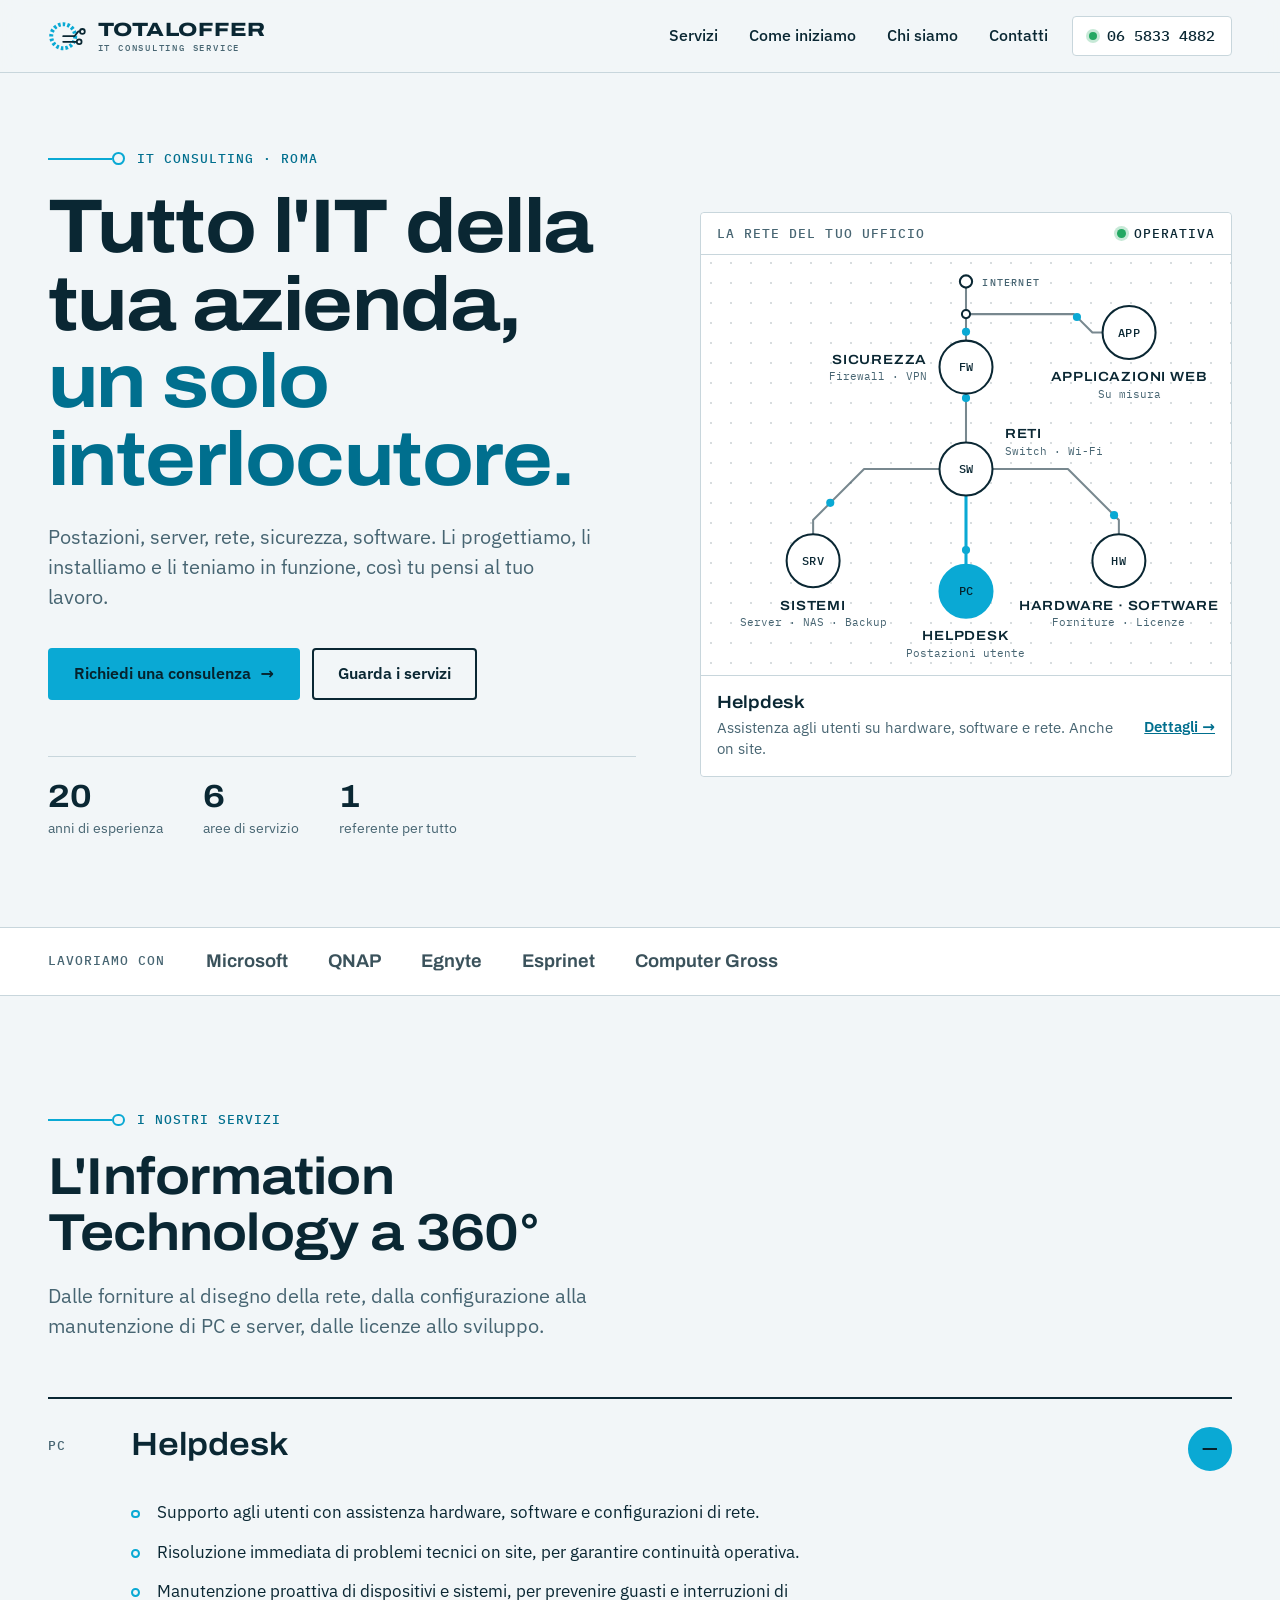
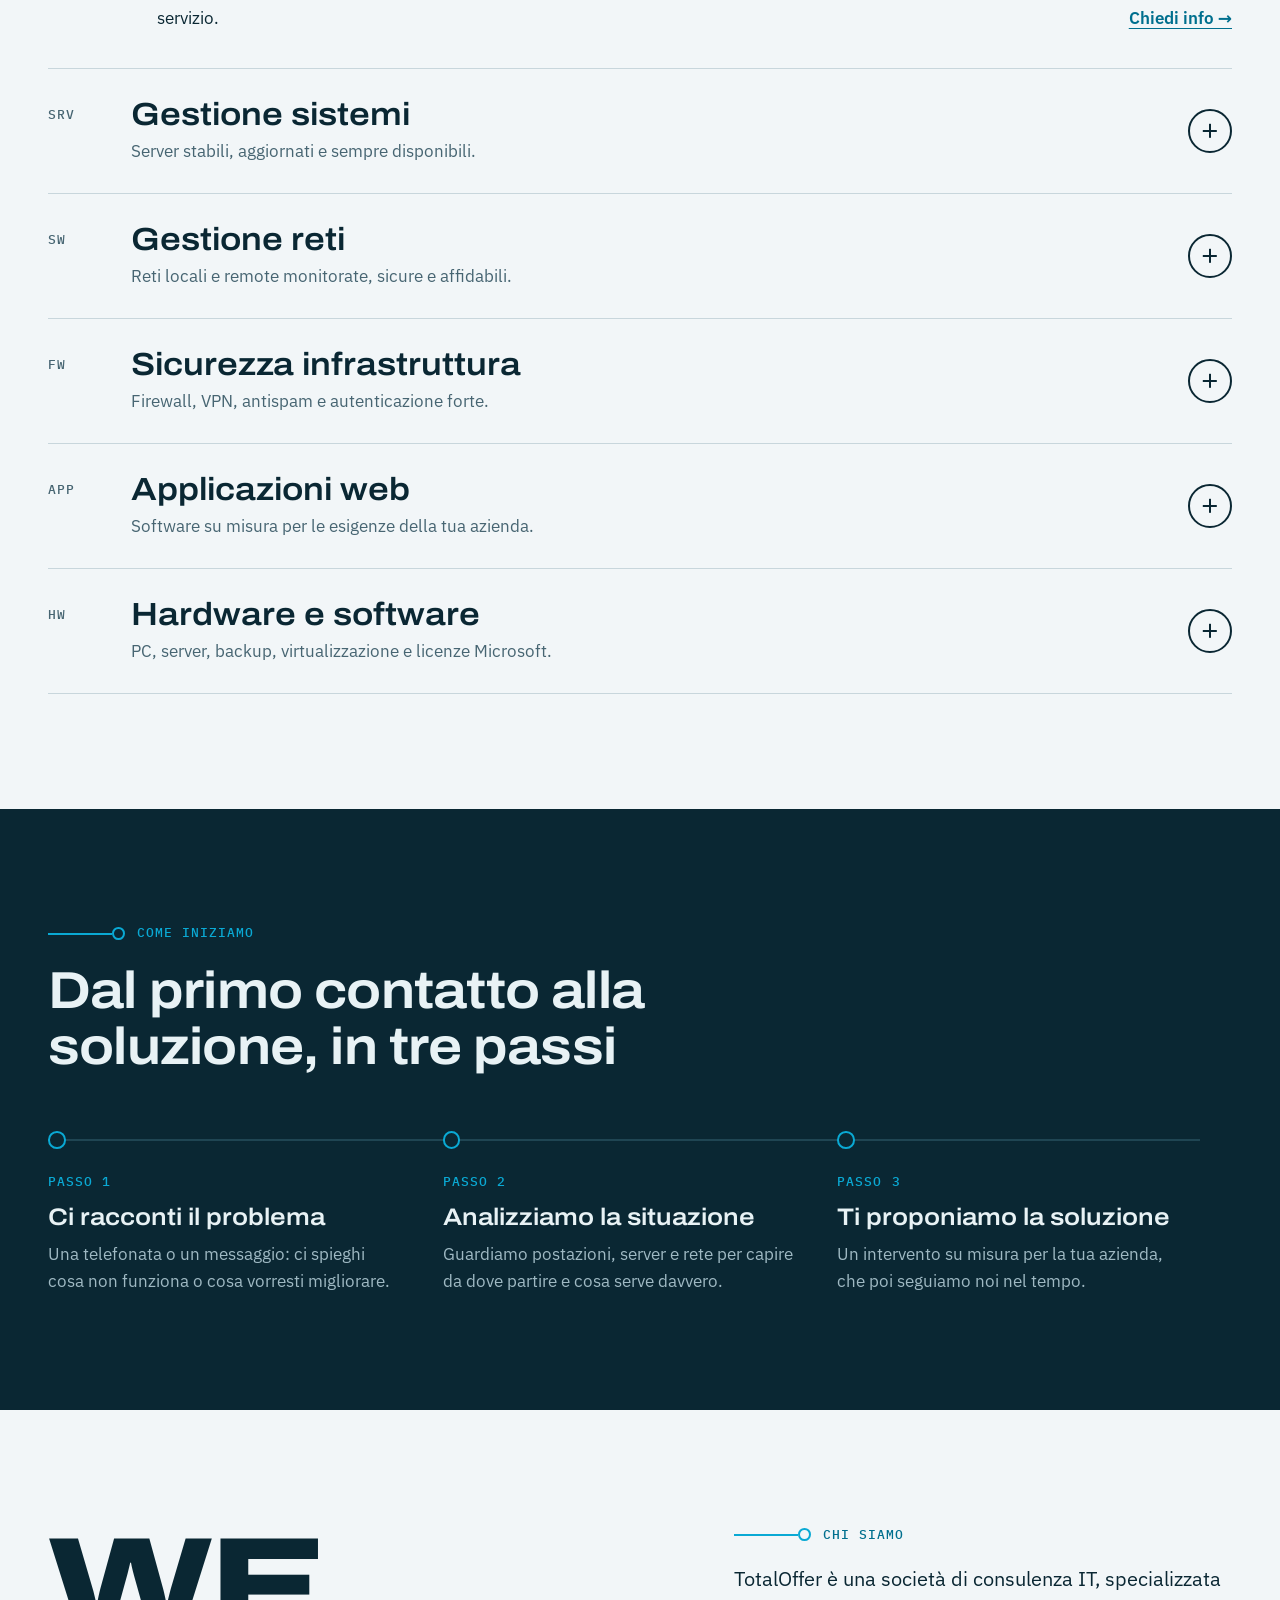
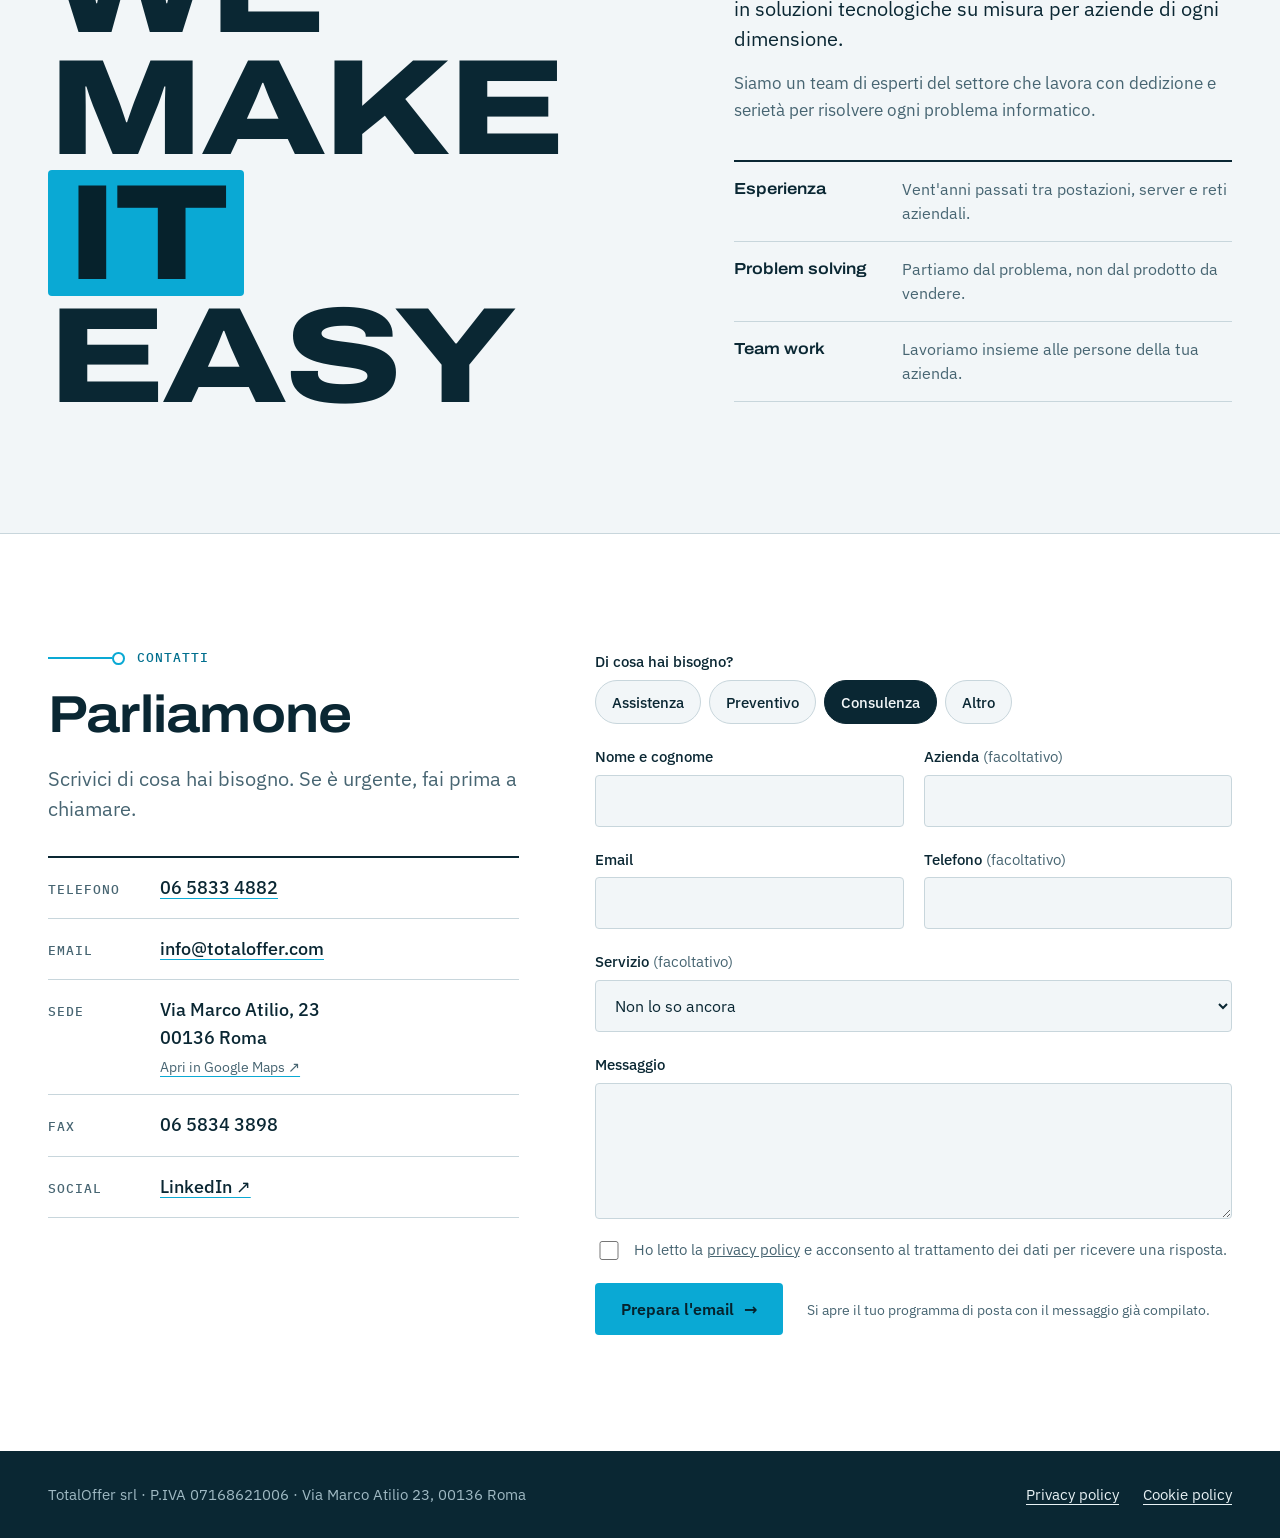
==== index.html @ 485efceb "Add redesigned TotalOffer homepage prototype Static one-page site built around a network-schema conc" ====
<!doctype html>
<html lang="it">
<head>
  <meta charset="utf-8">
  <meta name="viewport" content="width=device-width, initial-scale=1">
  <title>TotalOffer — Consulenza e assistenza IT per aziende a Roma</title>
  <meta name="description" content="Da 20 anni gestiamo l'IT delle aziende: helpdesk on site, sistemi e server, reti, sicurezza, applicazioni web, hardware e licenze. Un solo interlocutore, a Roma.">
  <link rel="canonical" href="https://www.totaloffer.com/">
  <meta property="og:type" content="website">
  <meta property="og:locale" content="it_IT">
  <meta property="og:site_name" content="TotalOffer srl">
  <meta property="og:url" content="https://www.totaloffer.com/">
  <meta property="og:title" content="TotalOffer — Tutto l'IT della tua azienda, un solo interlocutore">
  <meta property="og:description" content="Helpdesk, sistemi, reti, sicurezza, applicazioni web, hardware e licenze. Da 20 anni a Roma.">
  <meta name="theme-color" content="#f2f6f8" media="(prefers-color-scheme: light)">
  <meta name="theme-color" content="#071a22" media="(prefers-color-scheme: dark)">
  <link rel="icon" href="assets/img/favicon.svg" type="image/svg+xml">
  <link rel="preload" href="assets/fonts/archivo-var.woff2" as="font" type="font/woff2" crossorigin>
  <link rel="stylesheet" href="assets/css/style.css">
  <script type="application/ld+json">
  {
    "@context": "https://schema.org",
    "@type": "ProfessionalService",
    "name": "TotalOffer srl",
    "url": "https://www.totaloffer.com/",
    "email": "info@totaloffer.com",
    "telephone": "+39 06 58334882",
    "faxNumber": "+39 06 58343898",
    "vatID": "07168621006",
    "address": {
      "@type": "PostalAddress",
      "streetAddress": "Via Marco Atilio, 23",
      "postalCode": "00136",
      "addressLocality": "Roma",
      "addressCountry": "IT"
    },
    "sameAs": ["https://it.linkedin.com/company/totaloffer"]
  }
  </script>
</head>
<body>
<a class="skip" href="#contenuto">Vai al contenuto</a>

<header class="site-header">
  <div class="wrap">
    <!-- Segnaposto: sostituire con il logo ufficiale in SVG -->
    <a class="logo" href="#" aria-label="TotalOffer, torna all'inizio">
      <svg viewBox="0 0 48 48" aria-hidden="true">
        <circle cx="19" cy="24" r="15" fill="none" stroke="var(--brand)" stroke-width="5" stroke-dasharray="3.2 2.6"/>
        <path d="M19 24h14l5-6h2M19 31h17" fill="none" stroke="var(--ink)" stroke-width="2.2" stroke-linecap="round" stroke-linejoin="round"/>
        <circle cx="43" cy="18" r="3" fill="var(--paper)" stroke="var(--ink)" stroke-width="2.2"/>
        <circle cx="39" cy="31" r="3" fill="var(--paper)" stroke="var(--ink)" stroke-width="2.2"/>
      </svg>
      <span class="logo-word"><b>TOTALOFFER</b><span>IT CONSULTING SERVICE</span></span>
    </a>
    <nav class="nav" id="nav" aria-label="Principale">
      <ul>
        <li><a href="#servizi">Servizi</a></li>
        <li><a href="#come-iniziamo">Come iniziamo</a></li>
        <li><a href="#chi-siamo">Chi siamo</a></li>
        <li><a href="#contatti">Contatti</a></li>
      </ul>
    </nav>
    <a class="header-phone" href="tel:+390658334882" aria-label="Chiama TotalOffer: 06 5833 4882">
      <span class="led" aria-hidden="true"></span><span class="num">06 5833 4882</span>
    </a>
    <button class="nav-toggle" type="button" aria-controls="nav" aria-expanded="false" aria-label="Apri il menu">
      <svg width="20" height="20" viewBox="0 0 20 20" aria-hidden="true"><path d="M2 5h16M2 10h16M2 15h16" stroke="currentColor" stroke-width="2" stroke-linecap="round"/></svg>
    </button>
  </div>
</header>

<main id="contenuto">

  <!-- HERO -->
  <section class="hero">
    <div class="wrap">
      <div class="hero-copy">
        <p class="eyebrow mono">IT consulting · Roma</p>
        <h1>Tutto l'IT della tua azienda, <em>un solo interlocutore.</em></h1>
        <p class="hero-lead">Postazioni, server, rete, sicurezza, software. Li progettiamo, li installiamo e li teniamo in funzione, così tu pensi al tuo lavoro.</p>
        <div class="hero-actions">
          <a class="btn btn-primary" href="#contatti">Richiedi una consulenza <span class="arrow" aria-hidden="true">→</span></a>
          <a class="btn btn-ghost" href="#servizi">Guarda i servizi</a>
        </div>
        <dl class="hero-facts">
          <div><dt>anni di esperienza</dt><dd>20</dd></div>
          <div><dt>aree di servizio</dt><dd>6</dd></div>
          <div><dt>referente per tutto</dt><dd>1</dd></div>
        </dl>
      </div>

      <div class="schema" id="schema">
        <div class="schema-frame">
          <div class="schema-bar mono">
            <span>La rete del tuo ufficio</span>
            <span><span class="led" aria-hidden="true"></span>Operativa</span>
          </div>
          <svg viewBox="0 0 520 412" role="group" aria-label="Schema di una rete aziendale: ogni nodo è un servizio TotalOffer">
            <!-- tracce -->
            <path class="trace" id="t-wan" data-for="sicurezza" d="M260 32V84"/>
            <path class="trace" id="t-app" data-for="web" d="M260 58H366L384 76H394"/>
            <path class="trace" id="t-core" data-for="reti" d="M260 136V184"/>
            <path class="trace" id="t-srv" data-for="sistemi" d="M234 210H160L110 260V274"/>
            <path class="trace" id="t-pc" data-for="helpdesk" d="M260 236V304"/>
            <path class="trace" id="t-hw" data-for="forniture" d="M286 210H360L410 260V274"/>
            <circle class="tap" cx="260" cy="26" r="6"/>
            <circle class="tap" cx="260" cy="58" r="4"/>
            <text class="net" x="276" y="30">INTERNET</text>

            <!-- pacchetti in transito -->
            <circle class="packet" r="4"><animateMotion dur="2.4s" repeatCount="indefinite"><mpath href="#t-wan"/></animateMotion></circle>
            <circle class="packet" r="4"><animateMotion dur="3.6s" begin="-0.8s" repeatCount="indefinite"><mpath href="#t-app"/></animateMotion></circle>
            <circle class="packet" r="4"><animateMotion dur="2.2s" begin="-0.4s" repeatCount="indefinite"><mpath href="#t-core"/></animateMotion></circle>
            <circle class="packet" r="4"><animateMotion dur="4.2s" begin="-1.2s" repeatCount="indefinite"><mpath href="#t-srv"/></animateMotion></circle>
            <circle class="packet" r="4"><animateMotion dur="2.8s" begin="-0.2s" repeatCount="indefinite"><mpath href="#t-pc"/></animateMotion></circle>
            <circle class="packet" r="4"><animateMotion dur="4.6s" begin="-2s" repeatCount="indefinite"><mpath href="#t-hw"/></animateMotion></circle>

            <!-- nodi = servizi -->
            <a class="node" href="#svc-sicurezza" data-svc="sicurezza">
              <circle class="ring" cx="260" cy="110" r="26"/>
              <text class="code" x="260" y="114">FW</text>
              <text class="name" x="222" y="107" text-anchor="end">Sicurezza</text>
              <text class="sub" x="222" y="123" text-anchor="end">Firewall · VPN</text>
            </a>
            <a class="node" href="#svc-web" data-svc="web">
              <circle class="ring" cx="420" cy="76" r="26"/>
              <text class="code" x="420" y="80">APP</text>
              <text class="name" x="420" y="124" text-anchor="middle">Applicazioni web</text>
              <text class="sub" x="420" y="140" text-anchor="middle">Su misura</text>
            </a>
            <a class="node" href="#svc-reti" data-svc="reti">
              <circle class="ring" cx="260" cy="210" r="26"/>
              <text class="code" x="260" y="214">SW</text>
              <text class="name" x="298" y="180">Reti</text>
              <text class="sub" x="298" y="196">Switch · Wi-Fi</text>
            </a>
            <a class="node" href="#svc-sistemi" data-svc="sistemi">
              <circle class="ring" cx="110" cy="300" r="26"/>
              <text class="code" x="110" y="304">SRV</text>
              <text class="name" x="110" y="348" text-anchor="middle">Sistemi</text>
              <text class="sub" x="110" y="364" text-anchor="middle">Server · NAS · Backup</text>
            </a>
            <a class="node" href="#svc-helpdesk" data-svc="helpdesk">
              <circle class="ring" cx="260" cy="330" r="26"/>
              <text class="code" x="260" y="334">PC</text>
              <text class="name" x="260" y="378" text-anchor="middle">Helpdesk</text>
              <text class="sub" x="260" y="394" text-anchor="middle">Postazioni utente</text>
            </a>
            <a class="node" href="#svc-forniture" data-svc="forniture">
              <circle class="ring" cx="410" cy="300" r="26"/>
              <text class="code" x="410" y="304">HW</text>
              <text class="name" x="410" y="348" text-anchor="middle">Hardware · Software</text>
              <text class="sub" x="410" y="364" text-anchor="middle">Forniture · Licenze</text>
            </a>
          </svg>
          <div class="schema-caption" aria-live="polite">
            <b id="cap-title">Helpdesk</b>
            <p id="cap-text">Assistenza agli utenti su hardware, software e rete. Anche on site.</p>
            <a id="cap-link" href="#svc-helpdesk">Dettagli →</a>
          </div>
        </div>
      </div>
    </div>
  </section>

  <!-- PARTNER -->
  <section class="partners" aria-label="Partner">
    <div class="wrap">
      <p class="mono">Lavoriamo con</p>
      <!-- Segnaposto tipografici: sostituire con i loghi ufficiali (versione monocromatica) -->
      <ul>
        <li>Microsoft</li>
        <li>QNAP</li>
        <li>Egnyte</li>
        <li>Esprinet</li>
        <li>Computer Gross</li>
      </ul>
    </div>
  </section>

  <!-- SERVIZI -->
  <section class="section" id="servizi">
    <div class="wrap">
      <div class="section-head">
        <p class="eyebrow mono">I nostri servizi</p>
        <h2>L'Information Technology a 360°</h2>
        <p>Dalle forniture al disegno della rete, dalla configurazione alla manutenzione di PC e server, dalle licenze allo sviluppo.</p>
      </div>

      <div class="services-list">
        <details class="service" id="svc-helpdesk" name="servizi" open>
          <summary>
            <span class="tag mono" aria-hidden="true">PC</span>
            <h3>Helpdesk</h3>
            <span class="toggle" aria-hidden="true"></span>
            <span class="teaser">Assistenza agli utenti su hardware, software e rete. Anche on site.</span>
          </summary>
          <div class="service-body">
            <ul>
              <li>Supporto agli utenti con assistenza hardware, software e configurazioni di rete.</li>
              <li>Risoluzione immediata di problemi tecnici on site, per garantire continuità operativa.</li>
              <li>Manutenzione proattiva di dispositivi e sistemi, per prevenire guasti e interruzioni di servizio.</li>
            </ul>
            <a class="text-link" href="#contatti" data-topic="Helpdesk">Chiedi info →</a>
          </div>
        </details>

        <details class="service" id="svc-sistemi" name="servizi">
          <summary>
            <span class="tag mono" aria-hidden="true">SRV</span>
            <h3>Gestione sistemi</h3>
            <span class="toggle" aria-hidden="true"></span>
            <span class="teaser">Server stabili, aggiornati e sempre disponibili.</span>
          </summary>
          <div class="service-body">
            <ul>
              <li>Gestione e manutenzione di server, a garanzia di stabilità e disponibilità dei servizi IT aziendali.</li>
              <li>Risoluzione di problemi tecnici complessi su reti, sistemi operativi e infrastrutture.</li>
              <li>Pianificazione e implementazione di aggiornamenti hardware e software per ottimizzare le prestazioni.</li>
            </ul>
            <a class="text-link" href="#contatti" data-topic="Gestione sistemi">Chiedi info →</a>
          </div>
        </details>

        <details class="service" id="svc-reti" name="servizi">
          <summary>
            <span class="tag mono" aria-hidden="true">SW</span>
            <h3>Gestione reti</h3>
            <span class="toggle" aria-hidden="true"></span>
            <span class="teaser">Reti locali e remote monitorate, sicure e affidabili.</span>
          </summary>
          <div class="service-body">
            <ul>
              <li>Monitoraggio continuo della rete per assicurare sicurezza e prestazioni ottimali.</li>
              <li>Configurazione e manutenzione di infrastrutture di rete locali e remote, per connessioni affidabili.</li>
              <li>Gestione degli accessi e controllo del traffico per proteggere dati e risorse aziendali.</li>
            </ul>
            <a class="text-link" href="#contatti" data-topic="Gestione reti">Chiedi info →</a>
          </div>
        </details>

        <details class="service" id="svc-sicurezza" name="servizi">
          <summary>
            <span class="tag mono" aria-hidden="true">FW</span>
            <h3>Sicurezza infrastruttura</h3>
            <span class="toggle" aria-hidden="true"></span>
            <span class="teaser">Firewall, VPN, antispam e autenticazione forte.</span>
          </summary>
          <div class="service-body">
            <p>Configurazione e gestione di firewall, VPN, SSL VPN, sistemi integrati di XTM, antispam, autenticazione forte e monitoraggio della sicurezza con Intrusion Detection.</p>
            <a class="text-link" href="#contatti" data-topic="Sicurezza infrastruttura">Chiedi info →</a>
          </div>
        </details>

        <details class="service" id="svc-web" name="servizi">
          <summary>
            <span class="tag mono" aria-hidden="true">APP</span>
            <h3>Applicazioni web</h3>
            <span class="toggle" aria-hidden="true"></span>
            <span class="teaser">Software su misura per le esigenze della tua azienda.</span>
          </summary>
          <div class="service-body">
            <p>Creazione di applicazioni web personalizzate, per offrire soluzioni su misura per specifiche esigenze aziendali, ottimizzate per funzionalità e design responsive.</p>
            <a class="text-link" href="#contatti" data-topic="Applicazioni web">Chiedi info →</a>
          </div>
        </details>

        <details class="service" id="svc-forniture" name="servizi">
          <summary>
            <span class="tag mono" aria-hidden="true">HW</span>
            <h3>Hardware e software</h3>
            <span class="toggle" aria-hidden="true"></span>
            <span class="teaser">PC, server, backup, virtualizzazione e licenze Microsoft.</span>
          </summary>
          <div class="service-body">
            <p>Computer desktop e laptop, server ad alta disponibilità, backup e disaster recovery automatici, suite di collaborazione, virtualizzazione e licenze Microsoft.</p>
            <a class="text-link" href="#contatti" data-topic="Hardware e software">Chiedi info →</a>
          </div>
        </details>
      </div>
    </div>
  </section>

  <!-- COME INIZIAMO -->
  <section class="section band" id="come-iniziamo">
    <div class="wrap">
      <div class="section-head">
        <p class="eyebrow mono">Come iniziamo</p>
        <h2>Dal primo contatto alla soluzione, in tre passi</h2>
      </div>
      <!-- Testi proposti: da validare con il processo reale di TotalOffer -->
      <ol class="steps">
        <li>
          <span class="n mono"></span>
          <h3>Ci racconti il problema</h3>
          <p>Una telefonata o un messaggio: ci spieghi cosa non funziona o cosa vorresti migliorare.</p>
        </li>
        <li>
          <span class="n mono"></span>
          <h3>Analizziamo la situazione</h3>
          <p>Guardiamo postazioni, server e rete per capire da dove partire e cosa serve davvero.</p>
        </li>
        <li>
          <span class="n mono"></span>
          <h3>Ti proponiamo la soluzione</h3>
          <p>Un intervento su misura per la tua azienda, che poi seguiamo noi nel tempo.</p>
        </li>
      </ol>
    </div>
  </section>

  <!-- CHI SIAMO -->
  <section class="section about" id="chi-siamo">
    <div class="wrap">
      <p class="claim" aria-label="We make IT easy">We make <span class="it">IT</span> easy</p>
      <div class="about-copy">
        <p class="eyebrow mono">Chi siamo</p>
        <p class="lead">TotalOffer è una società di consulenza IT, specializzata in soluzioni tecnologiche su misura per aziende di ogni dimensione.</p>
        <p>Siamo un team di esperti del settore che lavora con dedizione e serietà per risolvere ogni problema informatico.</p>
        <!-- Descrizioni dei valori: testi proposti, da validare -->
        <dl class="values">
          <div><dt>Esperienza</dt><dd>Vent'anni passati tra postazioni, server e reti aziendali.</dd></div>
          <div><dt>Problem solving</dt><dd>Partiamo dal problema, non dal prodotto da vendere.</dd></div>
          <div><dt>Team work</dt><dd>Lavoriamo insieme alle persone della tua azienda.</dd></div>
        </dl>
      </div>
    </div>
  </section>

  <!-- CONTATTI -->
  <section class="section contact" id="contatti">
    <div class="wrap">
      <div class="contact-info">
        <div class="section-head">
          <p class="eyebrow mono">Contatti</p>
          <h2>Parliamone</h2>
          <p>Scrivici di cosa hai bisogno. Se è urgente, fai prima a chiamare.</p>
        </div>
        <dl class="contact-list">
          <div><dt class="mono">Telefono</dt><dd><a href="tel:+390658334882">06 5833 4882</a></dd></div>
          <div><dt class="mono">Email</dt><dd><a href="mailto:info@totaloffer.com">info@totaloffer.com</a></dd></div>
          <div><dt class="mono">Sede</dt><dd>Via Marco Atilio, 23<br>00136 Roma<small><a href="https://www.google.com/maps/search/?api=1&amp;query=Via+Marco+Atilio+23+00136+Roma" target="_blank" rel="noopener">Apri in Google Maps ↗</a></small></dd></div>
          <div><dt class="mono">Fax</dt><dd>06 5834 3898</dd></div>
          <div><dt class="mono">Social</dt><dd><a href="https://it.linkedin.com/company/totaloffer" target="_blank" rel="noopener">LinkedIn ↗</a></dd></div>
        </dl>
      </div>

      <!-- TODO: collegare a un endpoint reale. Per ora compone un'email verso info@totaloffer.com -->
      <form class="form" id="form-contatti" action="mailto:info@totaloffer.com" method="post" enctype="text/plain">
        <fieldset class="field full">
          <legend>Di cosa hai bisogno?</legend>
          <div class="chips">
            <label><input type="radio" name="tipo" id="tipo-assistenza" value="Assistenza"> Assistenza</label>
            <label><input type="radio" name="tipo" id="tipo-preventivo" value="Preventivo"> Preventivo</label>
            <label><input type="radio" name="tipo" id="tipo-consulenza" value="Consulenza" checked> Consulenza</label>
            <label><input type="radio" name="tipo" id="tipo-altro" value="Altro"> Altro</label>
          </div>
        </fieldset>
        <div class="field">
          <label for="nome">Nome e cognome</label>
          <input id="nome" name="nome" type="text" autocomplete="name" required>
        </div>
        <div class="field">
          <label for="azienda">Azienda <span class="opt">(facoltativo)</span></label>
          <input id="azienda" name="azienda" type="text" autocomplete="organization">
        </div>
        <div class="field">
          <label for="email">Email</label>
          <input id="email" name="email" type="email" autocomplete="email" required>
        </div>
        <div class="field">
          <label for="telefono">Telefono <span class="opt">(facoltativo)</span></label>
          <input id="telefono" name="telefono" type="tel" autocomplete="tel">
        </div>
        <div class="field full">
          <label for="servizio">Servizio <span class="opt">(facoltativo)</span></label>
          <select id="servizio" name="servizio">
            <option value="">Non lo so ancora</option>
            <option>Helpdesk</option>
            <option>Gestione sistemi</option>
            <option>Gestione reti</option>
            <option>Sicurezza infrastruttura</option>
            <option>Applicazioni web</option>
            <option>Hardware e software</option>
          </select>
        </div>
        <div class="field full">
          <label for="messaggio">Messaggio</label>
          <textarea id="messaggio" name="messaggio" required></textarea>
        </div>
        <label class="consent field full" for="privacy">
          <input id="privacy" name="privacy" type="checkbox" required>
          <span>Ho letto la <a href="/privacy-policy/">privacy policy</a> e acconsento al trattamento dei dati per ricevere una risposta.</span>
        </label>
        <div class="form-foot">
          <button class="btn btn-primary" type="submit">Prepara l'email <span class="arrow" aria-hidden="true">→</span></button>
          <p class="form-note" id="form-note">Si apre il tuo programma di posta con il messaggio già compilato.</p>
        </div>
      </form>
    </div>
  </section>
</main>

<footer class="site-footer">
  <div class="wrap">
    <p>TotalOffer srl · P.IVA 07168621006 · Via Marco Atilio 23, 00136 Roma</p>
    <ul>
      <li><a href="/privacy-policy/">Privacy policy</a></li>
      <li><a href="/cookie-policy/">Cookie policy</a></li>
    </ul>
  </div>
</footer>

<script src="assets/js/main.js" defer></script>
</body>
</html>
---- assets/css/style.css ----
/* TotalOffer — nuova impronta
   Concetto: lo "schema di rete". Il motivo del logo (tracce di circuito che
   terminano in anelli) diventa il sistema grafico di tutto il sito: anelli
   come marcatori, tracce come connessioni, etichette in monospazio come in
   un disegno tecnico. Un solo punto forte (lo schema nell'hero), il resto calmo. */

/* ---------- Font (self-hosted, nessuna chiamata a terze parti) ---------- */
@font-face {
  font-family: "Archivo";
  src: url("../fonts/archivo-var.woff2") format("woff2");
  font-weight: 100 900;
  font-stretch: 62% 125%;
  font-display: swap;
}
@font-face { font-family: "IBM Plex Sans"; src: url("../fonts/plex-sans-400.woff2") format("woff2"); font-weight: 400; font-display: swap; }
@font-face { font-family: "IBM Plex Sans"; src: url("../fonts/plex-sans-500.woff2") format("woff2"); font-weight: 500; font-display: swap; }
@font-face { font-family: "IBM Plex Sans"; src: url("../fonts/plex-sans-600.woff2") format("woff2"); font-weight: 600; font-display: swap; }
@font-face { font-family: "IBM Plex Mono"; src: url("../fonts/plex-mono-400.woff2") format("woff2"); font-weight: 400; font-display: swap; }
@font-face { font-family: "IBM Plex Mono"; src: url("../fonts/plex-mono-500.woff2") format("woff2"); font-weight: 500; font-display: swap; }

/* ---------- Token ---------- */
:root {
  color-scheme: light;

  /* Colore */
  --paper: #f2f6f8;        /* carta fredda, tinta verso il ciano del marchio */
  --surface: #ffffff;
  --ink: #0a2733;          /* petrolio: il "nero" del sito */
  --ink-soft: #476572;
  --line: #c8d6dc;
  --brand: #0aa9d4;        /* ciano TotalOffer */
  --brand-text: #006f8e;   /* ciano leggibile come testo su carta */
  --on-brand: #06222c;
  --led: #23a862;          /* verde "operativo" */
  --band: #0a2733;         /* fascia scura */
  --band-ink: #e8f2f5;
  --band-soft: #9fb9c3;
  --band-line: #1f4553;

  /* Tipografia */
  --font-display: "Archivo", "Arial Narrow", Arial, sans-serif;
  --font-body: "IBM Plex Sans", system-ui, -apple-system, "Segoe UI", sans-serif;
  --font-mono: "IBM Plex Mono", ui-monospace, "SF Mono", Menlo, Consolas, monospace;

  --step--1: 0.8125rem;
  --step-0: 1.0625rem;
  --step-1: 1.25rem;
  --step-2: clamp(1.5rem, 1.2rem + 1.2vw, 2rem);
  --step-3: clamp(2rem, 1.4rem + 2.6vw, 3.25rem);
  --step-4: clamp(2.5rem, 1.5rem + 4.6vw, 4.75rem);

  /* Spazio e forma */
  --wrap: 74rem;
  --gutter: clamp(1rem, 4vw, 2.5rem);
  --section: clamp(4rem, 9vw, 7.5rem);
  --radius: 4px;
}

@media (prefers-color-scheme: dark) {
  :root {
    color-scheme: dark;
    --paper: #071a22;
    --surface: #0c2630;
    --ink: #e6f1f4;
    --ink-soft: #9db6bf;
    --line: #214552;
    --brand: #25bde6;
    --brand-text: #5fd2f1;
    --on-brand: #04181f;
    --led: #3fd487;
    --band: #0c2630;
    --band-ink: #e6f1f4;
    --band-soft: #9db6bf;
    --band-line: #25505f;
  }
}

/* ---------- Base ---------- */
*, *::before, *::after { box-sizing: border-box; }
html { scroll-behavior: smooth; scroll-padding-top: 5.5rem; -webkit-text-size-adjust: 100%; }
body {
  margin: 0;
  background: var(--paper);
  color: var(--ink);
  font: 400 var(--step-0)/1.6 var(--font-body);
  -webkit-font-smoothing: antialiased;
}
img, svg { max-width: 100%; }
h1, h2, h3, p, ul, ol, dl, dd, figure { margin: 0; }
ul, ol { padding: 0; list-style: none; }
a { color: inherit; }
:focus-visible { outline: 2px solid var(--brand); outline-offset: 3px; border-radius: 2px; }

h1, h2, h3 { font-family: var(--font-display); font-stretch: 112%; text-wrap: balance; }
h1 { font-size: var(--step-4); font-weight: 700; line-height: 1.02; letter-spacing: -0.02em; }
h2 { font-size: var(--step-3); font-weight: 650; line-height: 1.08; letter-spacing: -0.015em; }
h3 { font-size: var(--step-2); font-weight: 600; line-height: 1.15; }

.wrap {
  width: 100%;
  max-width: calc(var(--wrap) + 2 * var(--gutter));
  margin-inline: auto;
  padding-inline: var(--gutter);
}
.mono {
  font: 500 var(--step--1)/1.4 var(--font-mono);
  letter-spacing: 0.08em;
  text-transform: uppercase;
}
.skip {
  position: absolute; left: 1rem; top: -4rem; z-index: 100;
  background: var(--ink); color: var(--paper); padding: 0.6rem 1rem;
}
.skip:focus { top: 1rem; }

/* Marcatore di sezione: anello + traccia, come i terminali del logo */
.eyebrow {
  display: flex; align-items: center; gap: 0.75rem;
  color: var(--brand-text);
  margin-bottom: 1.25rem;
}
.eyebrow::before {
  content: ""; flex: none;
  width: 0.8rem; height: 0.8rem; border-radius: 50%;
  border: 2px solid var(--brand);
}
.eyebrow::after {
  content: ""; flex: none; order: -1;
  width: clamp(1.5rem, 5vw, 4rem); height: 2px; background: var(--brand);
  margin-right: -0.75rem;
}
.section { padding-block: var(--section); }
.section-head { max-width: 46rem; margin-bottom: clamp(2rem, 5vw, 3.5rem); }
.section-head p:not(.eyebrow) { margin-top: 1.25rem; color: var(--ink-soft); font-size: var(--step-1); line-height: 1.5; max-width: 38rem; }

/* ---------- Pulsanti ---------- */
.btn {
  display: inline-flex; align-items: center; justify-content: center; gap: 0.6rem;
  min-height: 3.25rem; padding: 0.75rem 1.5rem;
  border: 2px solid transparent; border-radius: var(--radius);
  font: 600 1rem/1.2 var(--font-body);
  text-decoration: none; cursor: pointer;
  transition: background-color 0.15s, color 0.15s, border-color 0.15s, transform 0.15s;
}
.btn-primary { background: var(--brand); color: var(--on-brand); }
.btn-primary:hover { background: var(--ink); color: var(--paper); }
.btn-ghost { border-color: var(--ink); color: var(--ink); background: transparent; }
.btn-ghost:hover { background: var(--ink); color: var(--paper); }
.btn .arrow { transition: transform 0.15s; }
.btn:hover .arrow { transform: translateX(3px); }

/* ---------- Header ---------- */
.site-header {
  position: sticky; top: 0; z-index: 50;
  background: color-mix(in srgb, var(--paper) 88%, transparent);
  -webkit-backdrop-filter: blur(10px); backdrop-filter: blur(10px);
  border-bottom: 1px solid var(--line);
}
.site-header .wrap { display: flex; align-items: center; gap: 1.5rem; min-height: 4.5rem; }
.logo { display: inline-flex; align-items: center; gap: 0.7rem; text-decoration: none; margin-right: auto; }
.logo svg { width: 2.4rem; height: 2.4rem; flex: none; }
.logo-word { display: grid; line-height: 1; }
.logo-word b { font: 800 1.2rem/1 var(--font-display); font-stretch: 125%; letter-spacing: 0.04em; }
.logo-word span { font: 500 0.56rem/1 var(--font-mono); letter-spacing: 0.2em; margin-top: 0.3rem; color: var(--ink-soft); }
.nav ul { display: flex; gap: clamp(1rem, 2.4vw, 2rem); }
.nav a { font-weight: 500; font-size: 1rem; text-decoration: none; padding-block: 0.5rem; border-bottom: 2px solid transparent; }
.nav a:hover { border-color: var(--brand); }
.header-phone {
  display: inline-flex; align-items: center; gap: 0.6rem;
  text-decoration: none; font: 500 0.95rem/1 var(--font-mono);
  padding: 0.7rem 1rem; border: 1px solid var(--line); border-radius: var(--radius);
  background: var(--surface); white-space: nowrap;
}
.header-phone:hover { border-color: var(--brand); }
.led {
  width: 0.55rem; height: 0.55rem; border-radius: 50%; flex: none;
  background: var(--led);
  box-shadow: 0 0 0 3px color-mix(in srgb, var(--led) 25%, transparent);
}
.nav-toggle { display: none; }

@media (max-width: 860px) {
  .nav-toggle {
    display: inline-flex; align-items: center; justify-content: center;
    width: 2.75rem; height: 2.75rem; padding: 0;
    background: none; border: 1px solid var(--line); border-radius: var(--radius); color: var(--ink); cursor: pointer;
  }
  .nav {
    display: none; position: absolute; left: 0; right: 0; top: 100%;
    background: var(--paper); border-bottom: 1px solid var(--line);
    padding: 0.5rem var(--gutter) 1.25rem;
  }
  .nav.is-open { display: block; }
  .nav ul { flex-direction: column; gap: 0; }
  .nav a { display: block; padding-block: 0.9rem; border-bottom: 1px solid var(--line); font-size: 1.1rem; }
  .site-header .wrap { gap: 0.6rem; }
  .logo { min-width: 0; gap: 0.5rem; }
  .logo svg { width: 2rem; height: 2rem; }
  .logo-word b { font-size: 1rem; }
  .logo-word span { font-size: 0.48rem; }
  .header-phone { padding-inline: 0.8rem; }
  .header-phone span.num { display: none; }
  .header-phone::after { content: "Chiama"; font-family: var(--font-body); font-weight: 600; }
}

/* ---------- Hero ---------- */
.hero { padding-block: clamp(2.5rem, 6vw, 5rem) clamp(3rem, 7vw, 5.5rem); overflow: hidden; }
.hero .wrap {
  display: grid; gap: clamp(2rem, 5vw, 4rem);
  grid-template-columns: minmax(0, 1.05fr) minmax(0, 0.95fr);
  align-items: center;
}
.hero-copy { min-width: 0; }
.hero h1 em { font-style: normal; color: var(--brand-text); }
.hero-lead { margin-top: 1.5rem; font-size: var(--step-1); line-height: 1.5; color: var(--ink-soft); max-width: 34rem; }
.hero-actions { display: flex; flex-wrap: wrap; gap: 0.75rem; margin-top: 2.25rem; }
.hero-facts {
  display: flex; flex-wrap: wrap; gap: 1.25rem 2.5rem;
  margin-top: clamp(2.5rem, 5vw, 3.5rem); padding-top: 1.5rem;
  border-top: 1px solid var(--line);
}
.hero-facts div { display: grid; gap: 0.2rem; }
.hero-facts dt { order: 2; color: var(--ink-soft); font-size: 0.9rem; }
.hero-facts dd { font: 700 2rem/1 var(--font-display); font-stretch: 112%; font-variant-numeric: tabular-nums; }

/* Schema di rete */
.schema { min-width: 0; }
.schema-frame {
  position: relative;
  background:
    radial-gradient(circle, color-mix(in srgb, var(--ink) 16%, transparent) 1px, transparent 1.2px) 0 0 / 20px 20px,
    var(--surface);
  border: 1px solid var(--line); border-radius: var(--radius);
}
.schema-bar {
  display: flex; justify-content: space-between; gap: 1rem;
  padding: 0.7rem 1rem; border-bottom: 1px solid var(--line);
  background: var(--surface); color: var(--ink-soft);
  border-radius: var(--radius) var(--radius) 0 0;
}
.schema-bar span:last-child { display: inline-flex; align-items: center; gap: 0.5rem; color: var(--ink); }
.schema svg { display: block; width: 100%; height: auto; }
.schema .trace { fill: none; stroke: var(--ink); stroke-width: 2; stroke-linecap: round; stroke-linejoin: round; opacity: 0.55; transition: stroke 0.25s, opacity 0.25s, stroke-width 0.25s; }
.schema .trace.is-active { stroke: var(--brand); opacity: 1; stroke-width: 3; }
.schema .packet { fill: var(--brand); }
.schema .tap { fill: var(--surface); stroke: var(--ink); stroke-width: 2; }
.schema .node { cursor: pointer; text-decoration: none; }
.schema .node .ring { fill: var(--surface); stroke: var(--ink); stroke-width: 2; transition: fill 0.25s, stroke 0.25s; }
.schema .node .code { font: 500 12px var(--font-mono); letter-spacing: 0.04em; fill: var(--ink); text-anchor: middle; transition: fill 0.25s; }
.schema .node .name { font: 600 13px var(--font-display); font-stretch: 112%; letter-spacing: 0.06em; fill: var(--ink); text-transform: uppercase; }
.schema .node .sub { font: 400 11px var(--font-mono); fill: var(--ink-soft); }
.schema .node.is-active .ring { fill: var(--brand); stroke: var(--brand); }
.schema .node.is-active .code { fill: var(--on-brand); }
.schema .node:focus-visible { outline: none; }
.schema .node:focus-visible .ring { stroke: var(--brand); stroke-width: 4; }
.schema .net { font: 500 10px var(--font-mono); letter-spacing: 0.12em; fill: var(--ink-soft); }
.schema-caption {
  display: grid; grid-template-columns: minmax(0, 1fr) auto; gap: 0.25rem 1rem; align-items: center;
  padding: 1rem; border-top: 1px solid var(--line); background: var(--surface);
  border-radius: 0 0 var(--radius) var(--radius);
  min-height: 5.6rem;
}
.schema-caption b { font: 600 1.1rem/1.2 var(--font-display); font-stretch: 112%; }
.schema-caption p { grid-column: 1; color: var(--ink-soft); font-size: 0.95rem; line-height: 1.4; }
.schema-caption a { grid-row: 1 / span 2; grid-column: 2; font-weight: 600; font-size: 0.95rem; color: var(--brand-text); white-space: nowrap; }

@media (max-width: 900px) {
  .hero .wrap { grid-template-columns: minmax(0, 1fr); }
}

/* ---------- Partner ---------- */
.partners { border-block: 1px solid var(--line); background: var(--surface); }
.partners .wrap { display: flex; flex-wrap: wrap; align-items: center; gap: 1rem 2.5rem; padding-block: 1.5rem; }
.partners p { color: var(--ink-soft); }
.partners ul { display: flex; flex-wrap: wrap; gap: 0.75rem 2.5rem; align-items: baseline; }
.partners li { font: 650 1.15rem/1 var(--font-display); font-stretch: 100%; color: var(--ink); opacity: 0.8; }

/* ---------- Servizi ---------- */
.services-list { border-top: 2px solid var(--ink); }
.service { border-bottom: 1px solid var(--line); }
.service summary {
  display: grid; grid-template-columns: auto minmax(0, 1fr) auto; align-items: center;
  gap: 0.25rem clamp(1rem, 3vw, 2rem);
  padding-block: clamp(1.25rem, 2.5vw, 1.75rem);
  cursor: pointer; list-style: none;
}
.service summary::-webkit-details-marker { display: none; }
.service .tag { color: var(--ink-soft); width: 3.2rem; }
.service h3 { transition: color 0.15s; }
.service summary:hover h3 { color: var(--brand-text); }
.service .teaser { grid-column: 2; color: var(--ink-soft); max-width: 40rem; }
.service .toggle {
  grid-row: 1 / span 2; grid-column: 3;
  width: 2.75rem; height: 2.75rem; border-radius: 50%;
  border: 2px solid var(--ink); position: relative; flex: none;
  transition: background-color 0.2s, border-color 0.2s;
}
.service .toggle::before, .service .toggle::after {
  content: ""; position: absolute; left: 50%; top: 50%;
  width: 0.9rem; height: 2px; background: var(--ink);
  transform: translate(-50%, -50%); transition: transform 0.2s, background-color 0.2s;
}
.service .toggle::after { transform: translate(-50%, -50%) rotate(90deg); }
.service[open] .toggle { background: var(--brand); border-color: var(--brand); }
.service[open] .toggle::before, .service[open] .toggle::after { background: var(--on-brand); }
.service[open] .toggle::after { transform: translate(-50%, -50%) rotate(0deg); }
.service[open] .teaser { display: none; }
.service-body {
  display: grid; grid-template-columns: minmax(0, 1fr) auto; gap: 1.5rem 3rem; align-items: end;
  padding: 0 0 clamp(1.5rem, 3vw, 2.25rem) calc(3.2rem + clamp(1rem, 3vw, 2rem));
}
.service-body ul { display: grid; gap: 0.75rem; max-width: 42rem; }
.service-body li { position: relative; padding-left: 1.6rem; }
.service-body li::before {
  content: ""; position: absolute; left: 0; top: 0.6em;
  width: 0.55rem; height: 0.55rem; border-radius: 50%; border: 2px solid var(--brand);
}
.service-body > p { max-width: 42rem; }
.text-link { font-weight: 600; color: var(--brand-text); white-space: nowrap; text-underline-offset: 0.25em; }
@media (max-width: 700px) {
  .service .tag { display: none; }
  .service summary { grid-template-columns: minmax(0, 1fr) auto; }
  .service .teaser { grid-column: 1; }
  .service .toggle { grid-column: 2; }
  .service-body { grid-template-columns: minmax(0, 1fr); padding-left: 0; }
}

/* ---------- Come iniziamo (fascia scura) ---------- */
.band { background: var(--band); color: var(--band-ink); }
.band .eyebrow { color: var(--brand); }
.band .section-head p:not(.eyebrow) { color: var(--band-soft); }
.steps { display: grid; grid-template-columns: repeat(3, minmax(0, 1fr)); gap: 0; counter-reset: step; }
.steps li { position: relative; padding: 2.25rem 2rem 0 0; counter-increment: step; }
/* la traccia che collega i tre passi */
.steps li::before {
  content: ""; position: absolute; left: 0; right: 0; top: 0.5rem; height: 2px; background: var(--band-line);
}
.steps li::after {
  content: ""; position: absolute; left: 0; top: 0;
  width: 1.1rem; height: 1.1rem; border-radius: 50%;
  background: var(--band); border: 2px solid var(--brand);
}
.steps li:last-child::before { right: 2rem; }
.steps .n::before { content: "Passo " counter(step); }
.steps .n { color: var(--brand); }
.steps h3 { margin-block: 0.6rem 0.6rem; font-size: 1.5rem; }
.steps p { color: var(--band-soft); max-width: 22rem; }
@media (max-width: 760px) {
  .steps { grid-template-columns: minmax(0, 1fr); }
  .steps li { padding: 0 0 2rem 2.25rem; }
  .steps li::before { left: 0.5rem; right: auto; top: 0; bottom: 0; width: 2px; height: auto; }
  .steps li:last-child::before { right: auto; bottom: auto; height: 1rem; }
  .steps li:last-child { padding-bottom: 0; }
}

/* ---------- Chi siamo ---------- */
.about .wrap { display: grid; grid-template-columns: minmax(0, 1.1fr) minmax(0, 0.9fr); gap: clamp(2rem, 6vw, 5rem); align-items: start; }
.claim {
  font: 800 clamp(3.25rem, 1rem + 9.5vw, 8.5rem)/0.9 var(--font-display);
  font-stretch: 125%; letter-spacing: -0.03em; text-transform: uppercase;
}
.claim .it {
  display: inline-block; color: var(--on-brand); background: var(--brand);
  padding: 0.02em 0.14em 0; border-radius: var(--radius);
}
.about-copy .lead { font-size: var(--step-1); line-height: 1.5; max-width: 34rem; }
.about-copy .lead + p { margin-top: 1rem; color: var(--ink-soft); max-width: 34rem; }
.values { margin-top: 2.25rem; border-top: 2px solid var(--ink); }
.values div { display: grid; grid-template-columns: 9.5rem minmax(0, 1fr); gap: 1rem; padding-block: 1rem; border-bottom: 1px solid var(--line); }
.values dt { font: 600 1rem/1.4 var(--font-display); font-stretch: 112%; }
.values dd { color: var(--ink-soft); font-size: 0.98rem; line-height: 1.5; }
@media (max-width: 900px) {
  .about .wrap { grid-template-columns: minmax(0, 1fr); }
}
@media (max-width: 460px) {
  .values div { grid-template-columns: minmax(0, 1fr); gap: 0.2rem; }
}

/* ---------- Contatti ---------- */
.contact { background: var(--surface); border-top: 1px solid var(--line); }
.contact .wrap { display: grid; grid-template-columns: minmax(0, 0.85fr) minmax(0, 1.15fr); gap: clamp(2.5rem, 6vw, 5rem); }
.contact-info .section-head { margin-bottom: 2rem; }
.contact-list { display: grid; gap: 0; border-top: 2px solid var(--ink); }
.contact-list div { display: grid; grid-template-columns: 6rem minmax(0, 1fr); gap: 1rem; padding-block: 1rem; border-bottom: 1px solid var(--line); align-items: baseline; }
.contact-list dt { color: var(--ink-soft); }
.contact-list dd { font-size: 1.1rem; font-weight: 500; overflow-wrap: anywhere; }
.contact-list dd a { text-decoration-color: var(--brand); text-underline-offset: 0.25em; }
.contact-list dd small { display: block; font-size: 0.9rem; font-weight: 400; color: var(--ink-soft); margin-top: 0.2rem; }

.form { display: grid; gap: 1.25rem; grid-template-columns: repeat(2, minmax(0, 1fr)); align-content: start; }
.field { display: grid; gap: 0.4rem; min-width: 0; }
.field.full { grid-column: 1 / -1; }
.field label, .field legend { font-weight: 500; font-size: 0.95rem; padding: 0; }
.field .opt { color: var(--ink-soft); font-weight: 400; }
.field input, .field select, .field textarea {
  width: 100%; min-height: 3.25rem; padding: 0.75rem 0.9rem;
  font: 400 1rem/1.4 var(--font-body); color: var(--ink);
  background: var(--paper); border: 1px solid var(--line); border-radius: var(--radius);
}
.field textarea { min-height: 8.5rem; resize: vertical; }
.field input:hover, .field select:hover, .field textarea:hover { border-color: var(--ink-soft); }
.field input:focus-visible, .field select:focus-visible, .field textarea:focus-visible { outline: 2px solid var(--brand); outline-offset: 0; border-color: var(--brand); }
fieldset.field { border: 0; margin: 0; padding: 0; }
.chips { display: flex; flex-wrap: wrap; gap: 0.5rem; margin-top: 0.4rem; }
.chips label {
  display: inline-flex; align-items: center; min-height: 2.75rem; padding: 0.4rem 1rem;
  border: 1px solid var(--line); border-radius: 99px; background: var(--paper);
  cursor: pointer; font-weight: 500; font-size: 0.95rem;
}
.chips input { position: absolute; opacity: 0; width: 1px; height: 1px; min-height: 0; padding: 0; }
.chips label:hover { border-color: var(--ink-soft); }
.chips label:has(input:checked) { background: var(--ink); border-color: var(--ink); color: var(--paper); }
.chips label:has(input:focus-visible) { outline: 2px solid var(--brand); outline-offset: 2px; }
.consent { display: flex; gap: 0.75rem; align-items: flex-start; font-size: 0.92rem; color: var(--ink-soft); line-height: 1.45; }
.consent input { width: 1.2rem; height: 1.2rem; min-height: 0; margin-top: 0.15rem; flex: none; accent-color: var(--brand); }
.form-foot { grid-column: 1 / -1; display: flex; flex-wrap: wrap; gap: 1rem 1.5rem; align-items: center; }
.form-note { color: var(--ink-soft); font-size: 0.9rem; flex: 1 1 14rem; }
@media (max-width: 900px) {
  .contact .wrap { grid-template-columns: minmax(0, 1fr); }
}
@media (max-width: 540px) {
  .form { grid-template-columns: minmax(0, 1fr); }
  .form-foot .btn { width: 100%; }
}

/* ---------- Footer ---------- */
.site-footer { background: var(--band); color: var(--band-soft); font-size: 0.92rem; }
.site-footer .wrap { display: flex; flex-wrap: wrap; gap: 1rem 2rem; justify-content: space-between; padding-block: 2rem; }
.site-footer a { color: var(--band-ink); text-underline-offset: 0.25em; }
.site-footer ul { display: flex; flex-wrap: wrap; gap: 0.5rem 1.5rem; }

/* ---------- Movimento ---------- */
@media (prefers-reduced-motion: reduce) {
  html { scroll-behavior: auto; }
  .schema .packet { display: none; }
  * { transition-duration: 0.01ms !important; }
}

/* Schema su schermi stretti: etichette più grandi, niente sottotitoli */
@media (max-width: 560px) {
  .schema .node .name { font-size: 15px; }
  .schema .node .code { font-size: 13px; }
  .schema .node .sub { display: none; }
  .schema .net { font-size: 12px; }
}
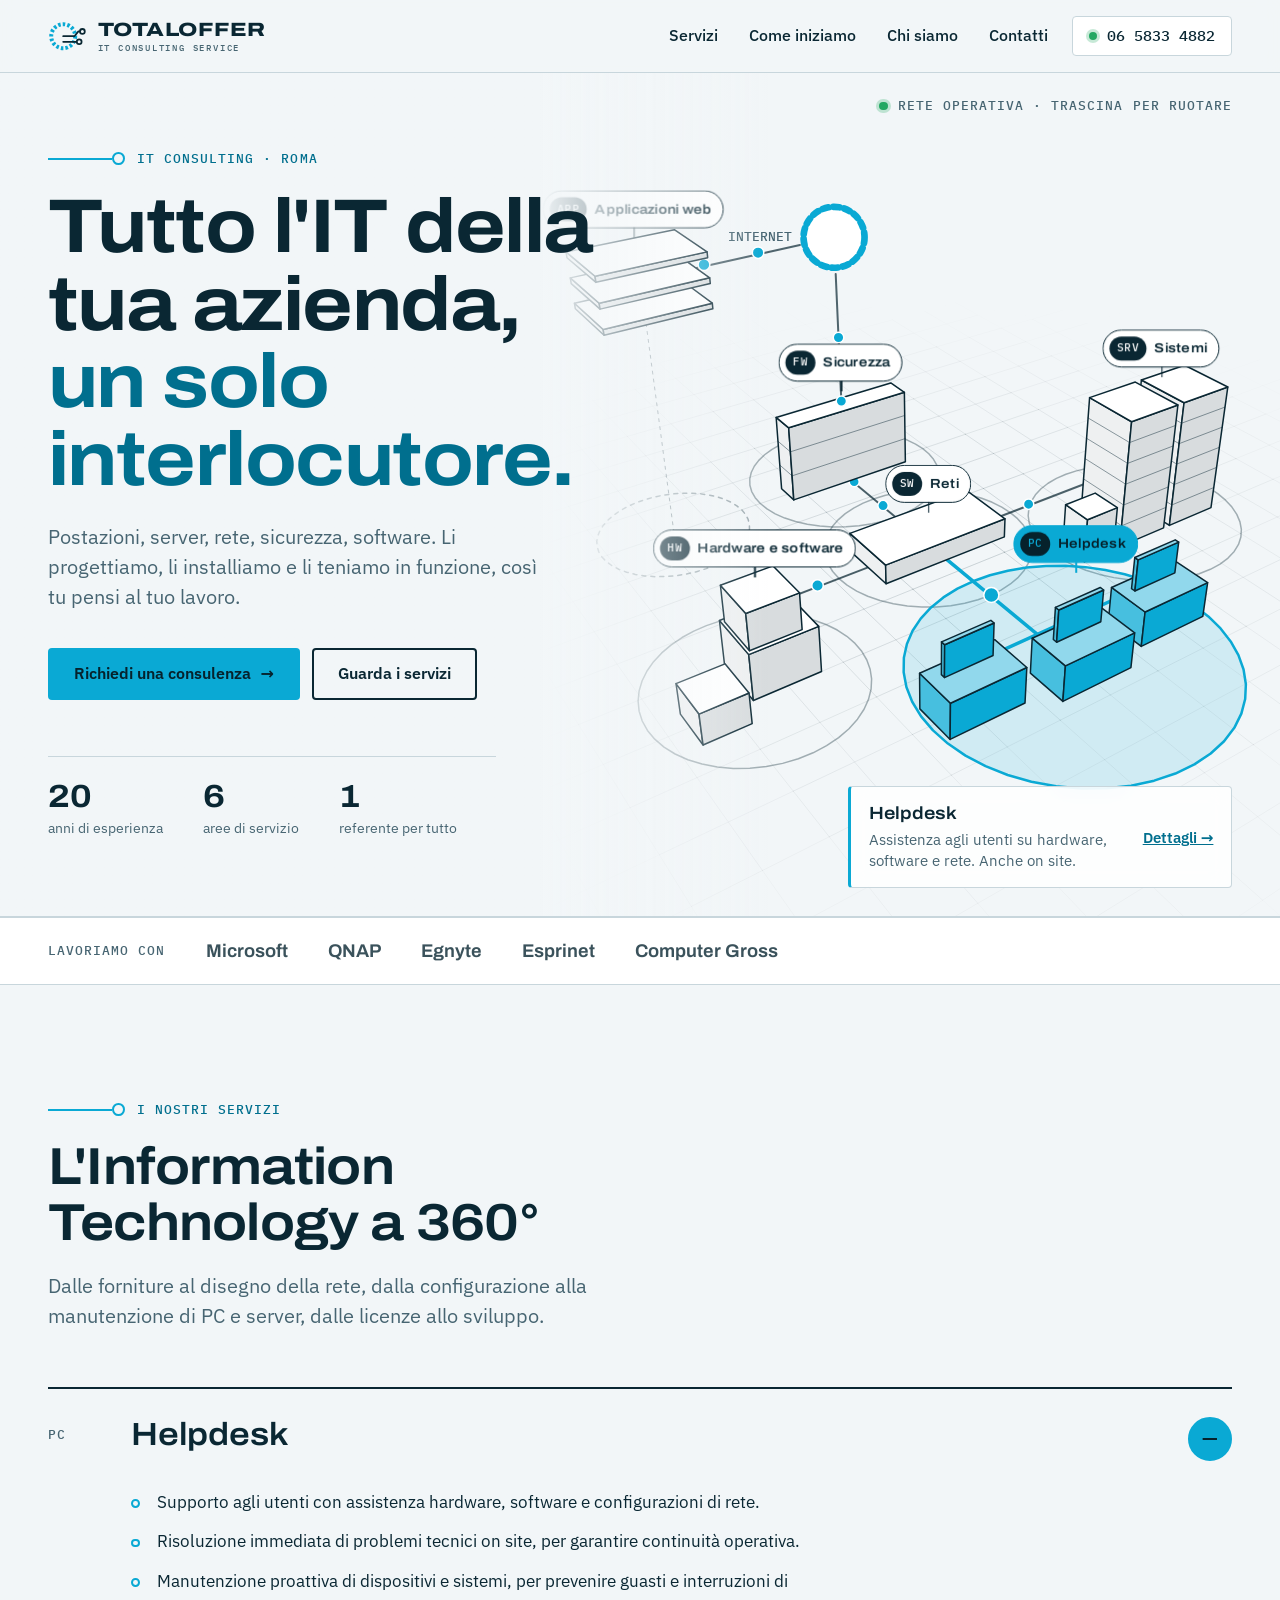
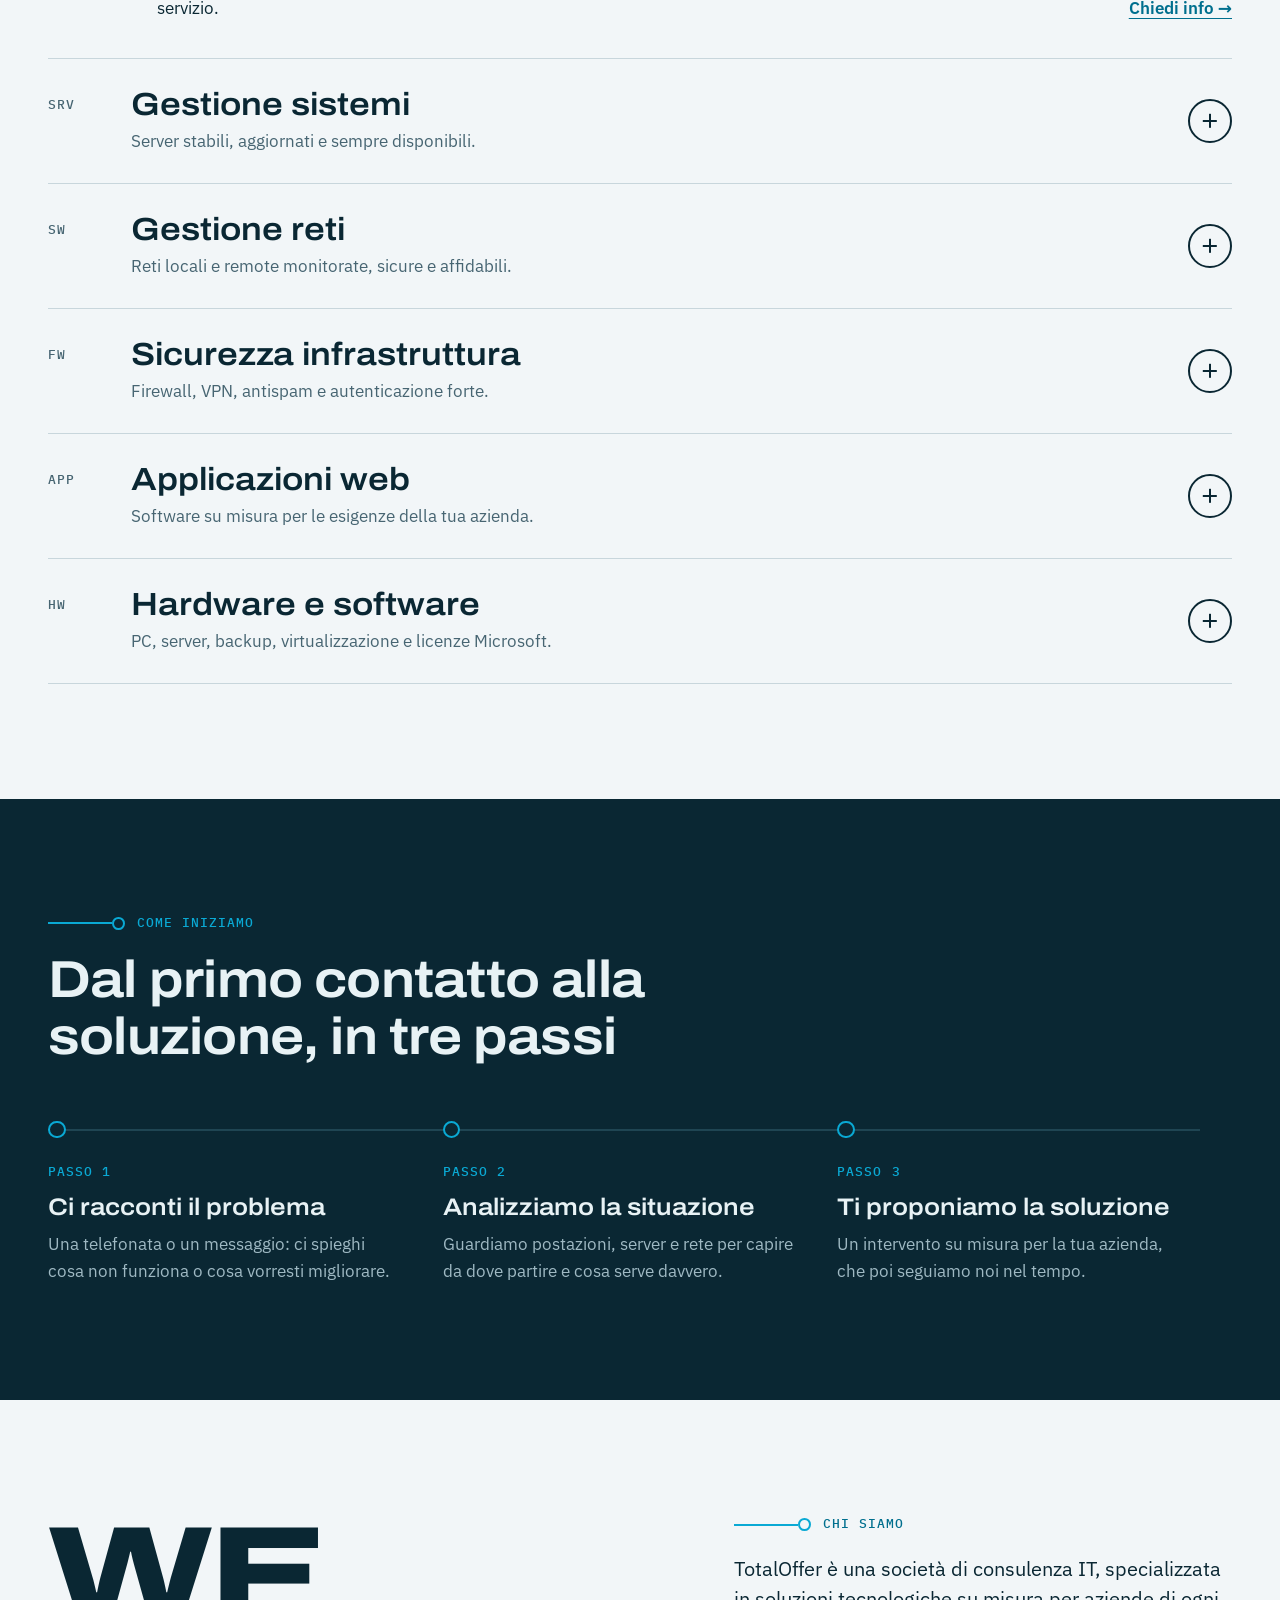
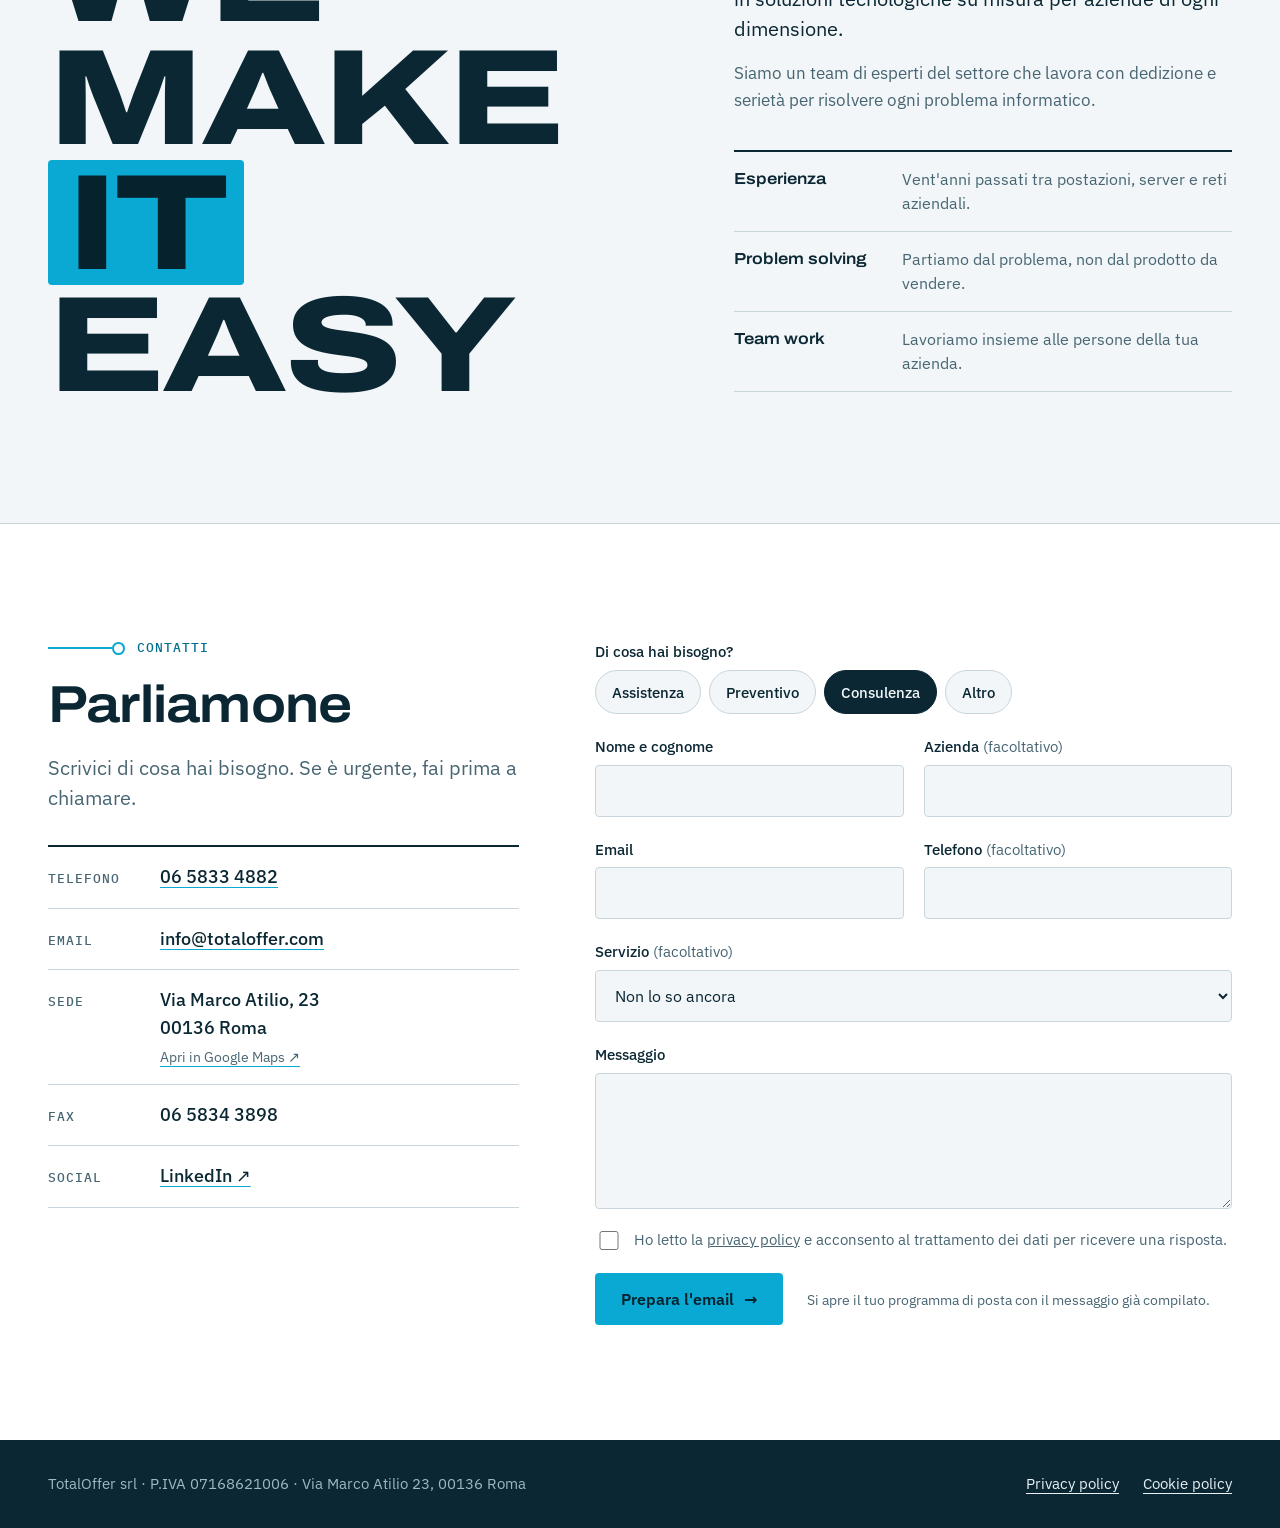
==== commit 3b261d0c: "Turn the hero network diagram into an immersive 3D scene Replace the flat SVG schema with a full-ble" ====
--- a/index.html
+++ b/index.html
@@ -74,6 +74,25 @@
 
   <!-- HERO -->
   <section class="hero">
+    <!-- Scena 3D: la rete di un ufficio. Ogni dispositivo è un servizio. -->
+    <div class="stage" id="stage">
+      <canvas aria-hidden="true"></canvas>
+      <ul class="stage-labels" aria-label="Servizi nello schema di rete">
+        <li><a class="tag3d" href="#svc-helpdesk" data-svc="helpdesk"><span class="mono">PC</span>Helpdesk</a></li>
+        <li><a class="tag3d" href="#svc-sistemi" data-svc="sistemi"><span class="mono">SRV</span>Sistemi</a></li>
+        <li><a class="tag3d" href="#svc-reti" data-svc="reti"><span class="mono">SW</span>Reti</a></li>
+        <li><a class="tag3d" href="#svc-sicurezza" data-svc="sicurezza"><span class="mono">FW</span>Sicurezza</a></li>
+        <li><a class="tag3d" href="#svc-web" data-svc="web"><span class="mono">APP</span>Applicazioni web</a></li>
+        <li><a class="tag3d" href="#svc-forniture" data-svc="forniture"><span class="mono">HW</span>Hardware e software</a></li>
+      </ul>
+      <p class="stage-hint mono"><span class="led" aria-hidden="true"></span>Rete operativa · trascina per ruotare</p>
+      <div class="stage-caption" aria-live="polite">
+        <b id="cap-title">Helpdesk</b>
+        <p id="cap-text">Assistenza agli utenti su hardware, software e rete. Anche on site.</p>
+        <a id="cap-link" href="#svc-helpdesk">Dettagli →</a>
+      </div>
+    </div>
+
     <div class="wrap">
       <div class="hero-copy">
         <p class="eyebrow mono">IT consulting · Roma</p>
@@ -88,78 +107,6 @@
           <div><dt>aree di servizio</dt><dd>6</dd></div>
           <div><dt>referente per tutto</dt><dd>1</dd></div>
         </dl>
-      </div>
-
-      <div class="schema" id="schema">
-        <div class="schema-frame">
-          <div class="schema-bar mono">
-            <span>La rete del tuo ufficio</span>
-            <span><span class="led" aria-hidden="true"></span>Operativa</span>
-          </div>
-          <svg viewBox="0 0 520 412" role="group" aria-label="Schema di una rete aziendale: ogni nodo è un servizio TotalOffer">
-            <!-- tracce -->
-            <path class="trace" id="t-wan" data-for="sicurezza" d="M260 32V84"/>
-            <path class="trace" id="t-app" data-for="web" d="M260 58H366L384 76H394"/>
-            <path class="trace" id="t-core" data-for="reti" d="M260 136V184"/>
-            <path class="trace" id="t-srv" data-for="sistemi" d="M234 210H160L110 260V274"/>
-            <path class="trace" id="t-pc" data-for="helpdesk" d="M260 236V304"/>
-            <path class="trace" id="t-hw" data-for="forniture" d="M286 210H360L410 260V274"/>
-            <circle class="tap" cx="260" cy="26" r="6"/>
-            <circle class="tap" cx="260" cy="58" r="4"/>
-            <text class="net" x="276" y="30">INTERNET</text>
-
-            <!-- pacchetti in transito -->
-            <circle class="packet" r="4"><animateMotion dur="2.4s" repeatCount="indefinite"><mpath href="#t-wan"/></animateMotion></circle>
-            <circle class="packet" r="4"><animateMotion dur="3.6s" begin="-0.8s" repeatCount="indefinite"><mpath href="#t-app"/></animateMotion></circle>
-            <circle class="packet" r="4"><animateMotion dur="2.2s" begin="-0.4s" repeatCount="indefinite"><mpath href="#t-core"/></animateMotion></circle>
-            <circle class="packet" r="4"><animateMotion dur="4.2s" begin="-1.2s" repeatCount="indefinite"><mpath href="#t-srv"/></animateMotion></circle>
-            <circle class="packet" r="4"><animateMotion dur="2.8s" begin="-0.2s" repeatCount="indefinite"><mpath href="#t-pc"/></animateMotion></circle>
-            <circle class="packet" r="4"><animateMotion dur="4.6s" begin="-2s" repeatCount="indefinite"><mpath href="#t-hw"/></animateMotion></circle>
-
-            <!-- nodi = servizi -->
-            <a class="node" href="#svc-sicurezza" data-svc="sicurezza">
-              <circle class="ring" cx="260" cy="110" r="26"/>
-              <text class="code" x="260" y="114">FW</text>
-              <text class="name" x="222" y="107" text-anchor="end">Sicurezza</text>
-              <text class="sub" x="222" y="123" text-anchor="end">Firewall · VPN</text>
-            </a>
-            <a class="node" href="#svc-web" data-svc="web">
-              <circle class="ring" cx="420" cy="76" r="26"/>
-              <text class="code" x="420" y="80">APP</text>
-              <text class="name" x="420" y="124" text-anchor="middle">Applicazioni web</text>
-              <text class="sub" x="420" y="140" text-anchor="middle">Su misura</text>
-            </a>
-            <a class="node" href="#svc-reti" data-svc="reti">
-              <circle class="ring" cx="260" cy="210" r="26"/>
-              <text class="code" x="260" y="214">SW</text>
-              <text class="name" x="298" y="180">Reti</text>
-              <text class="sub" x="298" y="196">Switch · Wi-Fi</text>
-            </a>
-            <a class="node" href="#svc-sistemi" data-svc="sistemi">
-              <circle class="ring" cx="110" cy="300" r="26"/>
-              <text class="code" x="110" y="304">SRV</text>
-              <text class="name" x="110" y="348" text-anchor="middle">Sistemi</text>
-              <text class="sub" x="110" y="364" text-anchor="middle">Server · NAS · Backup</text>
-            </a>
-            <a class="node" href="#svc-helpdesk" data-svc="helpdesk">
-              <circle class="ring" cx="260" cy="330" r="26"/>
-              <text class="code" x="260" y="334">PC</text>
-              <text class="name" x="260" y="378" text-anchor="middle">Helpdesk</text>
-              <text class="sub" x="260" y="394" text-anchor="middle">Postazioni utente</text>
-            </a>
-            <a class="node" href="#svc-forniture" data-svc="forniture">
-              <circle class="ring" cx="410" cy="300" r="26"/>
-              <text class="code" x="410" y="304">HW</text>
-              <text class="name" x="410" y="348" text-anchor="middle">Hardware · Software</text>
-              <text class="sub" x="410" y="364" text-anchor="middle">Forniture · Licenze</text>
-            </a>
-          </svg>
-          <div class="schema-caption" aria-live="polite">
-            <b id="cap-title">Helpdesk</b>
-            <p id="cap-text">Assistenza agli utenti su hardware, software e rete. Anche on site.</p>
-            <a id="cap-link" href="#svc-helpdesk">Dettagli →</a>
-          </div>
-        </div>
       </div>
     </div>
   </section>
@@ -413,5 +360,6 @@
 </footer>
 
 <script src="assets/js/main.js" defer></script>
+<script src="assets/js/scene.js" defer></script>
 </body>
 </html>
--- a/assets/css/style.css
+++ b/assets/css/style.css
@@ -2,7 +2,7 @@
    Concetto: lo "schema di rete". Il motivo del logo (tracce di circuito che
    terminano in anelli) diventa il sistema grafico di tutto il sito: anelli
    come marcatori, tracce come connessioni, etichette in monospazio come in
-   un disegno tecnico. Un solo punto forte (lo schema nell'hero), il resto calmo. */
+   un disegno tecnico. Un solo punto forte (la scena 3D nell'hero), il resto calmo. */
 
 /* ---------- Font (self-hosted, nessuna chiamata a terze parti) ---------- */
 @font-face {
@@ -203,69 +203,89 @@
   .header-phone::after { content: "Chiama"; font-family: var(--font-body); font-weight: 600; }
 }
 
-/* ---------- Hero ---------- */
-.hero { padding-block: clamp(2.5rem, 6vw, 5rem) clamp(3rem, 7vw, 5.5rem); overflow: hidden; }
-.hero .wrap {
-  display: grid; gap: clamp(2rem, 5vw, 4rem);
-  grid-template-columns: minmax(0, 1.05fr) minmax(0, 0.95fr);
-  align-items: center;
-}
-.hero-copy { min-width: 0; }
+/* ---------- Hero: scena 3D a tutta larghezza ---------- */
+.hero {
+  position: relative; overflow: hidden;
+  display: grid; align-items: center;
+  min-height: clamp(40rem, 88vh, 56rem);
+  padding-block: clamp(2.5rem, 6vw, 5rem);
+  border-bottom: 1px solid var(--line);
+}
+/* velo che tiene leggibile il testo sopra la scena */
+.hero::after {
+  content: ""; position: absolute; inset: 0; z-index: 1; pointer-events: none;
+  background: linear-gradient(90deg, var(--paper) 0%, var(--paper) 42%, color-mix(in srgb, var(--paper) 0%, transparent) 60%);
+}
+.hero .wrap { position: relative; z-index: 2; pointer-events: none; }
+.hero-copy { max-width: 35rem; min-width: 0; }
+.hero-copy > * { pointer-events: auto; }
 .hero h1 em { font-style: normal; color: var(--brand-text); }
-.hero-lead { margin-top: 1.5rem; font-size: var(--step-1); line-height: 1.5; color: var(--ink-soft); max-width: 34rem; }
+.hero-lead { margin-top: 1.5rem; font-size: var(--step-1); line-height: 1.5; color: var(--ink-soft); max-width: 31rem; }
 .hero-actions { display: flex; flex-wrap: wrap; gap: 0.75rem; margin-top: 2.25rem; }
 .hero-facts {
   display: flex; flex-wrap: wrap; gap: 1.25rem 2.5rem;
   margin-top: clamp(2.5rem, 5vw, 3.5rem); padding-top: 1.5rem;
-  border-top: 1px solid var(--line);
+  border-top: 1px solid var(--line); max-width: 28rem;
 }
 .hero-facts div { display: grid; gap: 0.2rem; }
 .hero-facts dt { order: 2; color: var(--ink-soft); font-size: 0.9rem; }
 .hero-facts dd { font: 700 2rem/1 var(--font-display); font-stretch: 112%; font-variant-numeric: tabular-nums; }
 
-/* Schema di rete */
-.schema { min-width: 0; }
-.schema-frame {
-  position: relative;
-  background:
-    radial-gradient(circle, color-mix(in srgb, var(--ink) 16%, transparent) 1px, transparent 1.2px) 0 0 / 20px 20px,
-    var(--surface);
-  border: 1px solid var(--line); border-radius: var(--radius);
-}
-.schema-bar {
-  display: flex; justify-content: space-between; gap: 1rem;
-  padding: 0.7rem 1rem; border-bottom: 1px solid var(--line);
-  background: var(--surface); color: var(--ink-soft);
-  border-radius: var(--radius) var(--radius) 0 0;
-}
-.schema-bar span:last-child { display: inline-flex; align-items: center; gap: 0.5rem; color: var(--ink); }
-.schema svg { display: block; width: 100%; height: auto; }
-.schema .trace { fill: none; stroke: var(--ink); stroke-width: 2; stroke-linecap: round; stroke-linejoin: round; opacity: 0.55; transition: stroke 0.25s, opacity 0.25s, stroke-width 0.25s; }
-.schema .trace.is-active { stroke: var(--brand); opacity: 1; stroke-width: 3; }
-.schema .packet { fill: var(--brand); }
-.schema .tap { fill: var(--surface); stroke: var(--ink); stroke-width: 2; }
-.schema .node { cursor: pointer; text-decoration: none; }
-.schema .node .ring { fill: var(--surface); stroke: var(--ink); stroke-width: 2; transition: fill 0.25s, stroke 0.25s; }
-.schema .node .code { font: 500 12px var(--font-mono); letter-spacing: 0.04em; fill: var(--ink); text-anchor: middle; transition: fill 0.25s; }
-.schema .node .name { font: 600 13px var(--font-display); font-stretch: 112%; letter-spacing: 0.06em; fill: var(--ink); text-transform: uppercase; }
-.schema .node .sub { font: 400 11px var(--font-mono); fill: var(--ink-soft); }
-.schema .node.is-active .ring { fill: var(--brand); stroke: var(--brand); }
-.schema .node.is-active .code { fill: var(--on-brand); }
-.schema .node:focus-visible { outline: none; }
-.schema .node:focus-visible .ring { stroke: var(--brand); stroke-width: 4; }
-.schema .net { font: 500 10px var(--font-mono); letter-spacing: 0.12em; fill: var(--ink-soft); }
-.schema-caption {
+.stage { position: absolute; inset: 0; z-index: 0; }
+.stage canvas { position: absolute; inset: 0; width: 100%; height: 100%; display: block; touch-action: pan-y; cursor: grab; }
+.stage.is-dragging canvas { cursor: grabbing; }
+.stage.is-dragging { user-select: none; -webkit-user-select: none; }
+
+/* etichette ancorate ai dispositivi (posizionate da scene.js) */
+.stage-labels { position: absolute; inset: 0; pointer-events: none; z-index: 3; }
+.tag3d {
+  position: absolute; left: 0; top: 0; pointer-events: auto; will-change: transform;
+  display: inline-flex; align-items: center; gap: 0.5rem;
+  padding: 0.35rem 0.7rem 0.35rem 0.4rem; white-space: nowrap;
+  font: 600 0.82rem/1 var(--font-display); font-stretch: 112%; letter-spacing: 0.02em;
+  color: var(--ink); text-decoration: none;
+  background: var(--surface); border: 1.5px solid var(--ink); border-radius: 99px;
+  transition: background-color 0.2s, border-color 0.2s, color 0.2s;
+}
+.tag3d .mono { font-size: 0.68rem; padding: 0.3rem 0.45rem; border-radius: 99px; background: var(--ink); color: var(--surface); letter-spacing: 0.04em; }
+/* il gambo che lega l'etichetta al dispositivo */
+.tag3d::after { content: ""; position: absolute; left: 50%; top: 100%; width: 1.5px; height: 0.7rem; background: var(--ink); }
+.tag3d.is-active { background: var(--brand); border-color: var(--brand); color: var(--on-brand); }
+.tag3d.is-active .mono { background: var(--on-brand); color: var(--brand); }
+.tag3d.is-active::after { background: var(--brand); }
+/* senza JavaScript le etichette restano un semplice elenco di link */
+.stage:not(.is-live) .stage-labels { position: static; display: flex; flex-wrap: wrap; gap: 0.5rem; padding: 1rem var(--gutter); justify-content: flex-end; }
+.stage:not(.is-live) .tag3d { position: static; }
+.stage:not(.is-live) .tag3d::after, .stage:not(.is-live) .stage-hint { display: none; }
+
+.stage-hint {
+  position: absolute; z-index: 3; top: 1.5rem; right: max(var(--gutter), calc((100vw - var(--wrap)) / 2));
+  display: inline-flex; align-items: center; gap: 0.6rem; color: var(--ink-soft); pointer-events: none;
+}
+.stage-caption {
+  position: absolute; z-index: 3; bottom: 1.75rem; right: max(var(--gutter), calc((100vw - var(--wrap)) / 2));
+  width: min(24rem, calc(100% - 2 * var(--gutter)));
   display: grid; grid-template-columns: minmax(0, 1fr) auto; gap: 0.25rem 1rem; align-items: center;
-  padding: 1rem; border-top: 1px solid var(--line); background: var(--surface);
-  border-radius: 0 0 var(--radius) var(--radius);
-  min-height: 5.6rem;
-}
-.schema-caption b { font: 600 1.1rem/1.2 var(--font-display); font-stretch: 112%; }
-.schema-caption p { grid-column: 1; color: var(--ink-soft); font-size: 0.95rem; line-height: 1.4; }
-.schema-caption a { grid-row: 1 / span 2; grid-column: 2; font-weight: 600; font-size: 0.95rem; color: var(--brand-text); white-space: nowrap; }
+  padding: 1rem 1.1rem; min-height: 5.6rem;
+  background: color-mix(in srgb, var(--surface) 86%, transparent);
+  -webkit-backdrop-filter: blur(10px); backdrop-filter: blur(10px);
+  border: 1px solid var(--line); border-left: 3px solid var(--brand); border-radius: var(--radius);
+}
+.stage-caption b { font: 600 1.1rem/1.2 var(--font-display); font-stretch: 112%; }
+.stage-caption p { grid-column: 1; color: var(--ink-soft); font-size: 0.95rem; line-height: 1.4; }
+.stage-caption a { grid-row: 1 / span 2; grid-column: 2; font-weight: 600; font-size: 0.95rem; color: var(--brand-text); white-space: nowrap; }
 
 @media (max-width: 900px) {
-  .hero .wrap { grid-template-columns: minmax(0, 1fr); }
+  /* su schermi stretti: prima il testo, poi la scena a tutta larghezza */
+  .hero { display: flex; flex-direction: column; align-items: stretch; min-height: 0; padding-bottom: 0; }
+  .hero::after { display: none; }
+  .hero .wrap { order: 1; }
+  .stage { order: 2; position: relative; inset: auto; height: min(36rem, 135vw); margin-top: 2rem; border-top: 1px solid var(--line); }
+  .stage { flex: none; width: 100%; }
+  .stage-hint { top: 1rem; left: var(--gutter); right: auto; }
+  .stage-caption { left: var(--gutter); right: var(--gutter); bottom: 1rem; width: auto; }
+  .tag3d { font-size: 0.74rem; padding: 0.25rem 0.55rem 0.25rem 0.3rem; gap: 0.35rem; }
+  .tag3d .mono { font-size: 0.6rem; padding: 0.25rem 0.35rem; }
 }
 
 /* ---------- Partner ---------- */
@@ -432,14 +452,5 @@
 /* ---------- Movimento ---------- */
 @media (prefers-reduced-motion: reduce) {
   html { scroll-behavior: auto; }
-  .schema .packet { display: none; }
   * { transition-duration: 0.01ms !important; }
 }
-
-/* Schema su schermi stretti: etichette più grandi, niente sottotitoli */
-@media (max-width: 560px) {
-  .schema .node .name { font-size: 15px; }
-  .schema .node .code { font-size: 13px; }
-  .schema .node .sub { display: none; }
-  .schema .net { font-size: 12px; }
-}
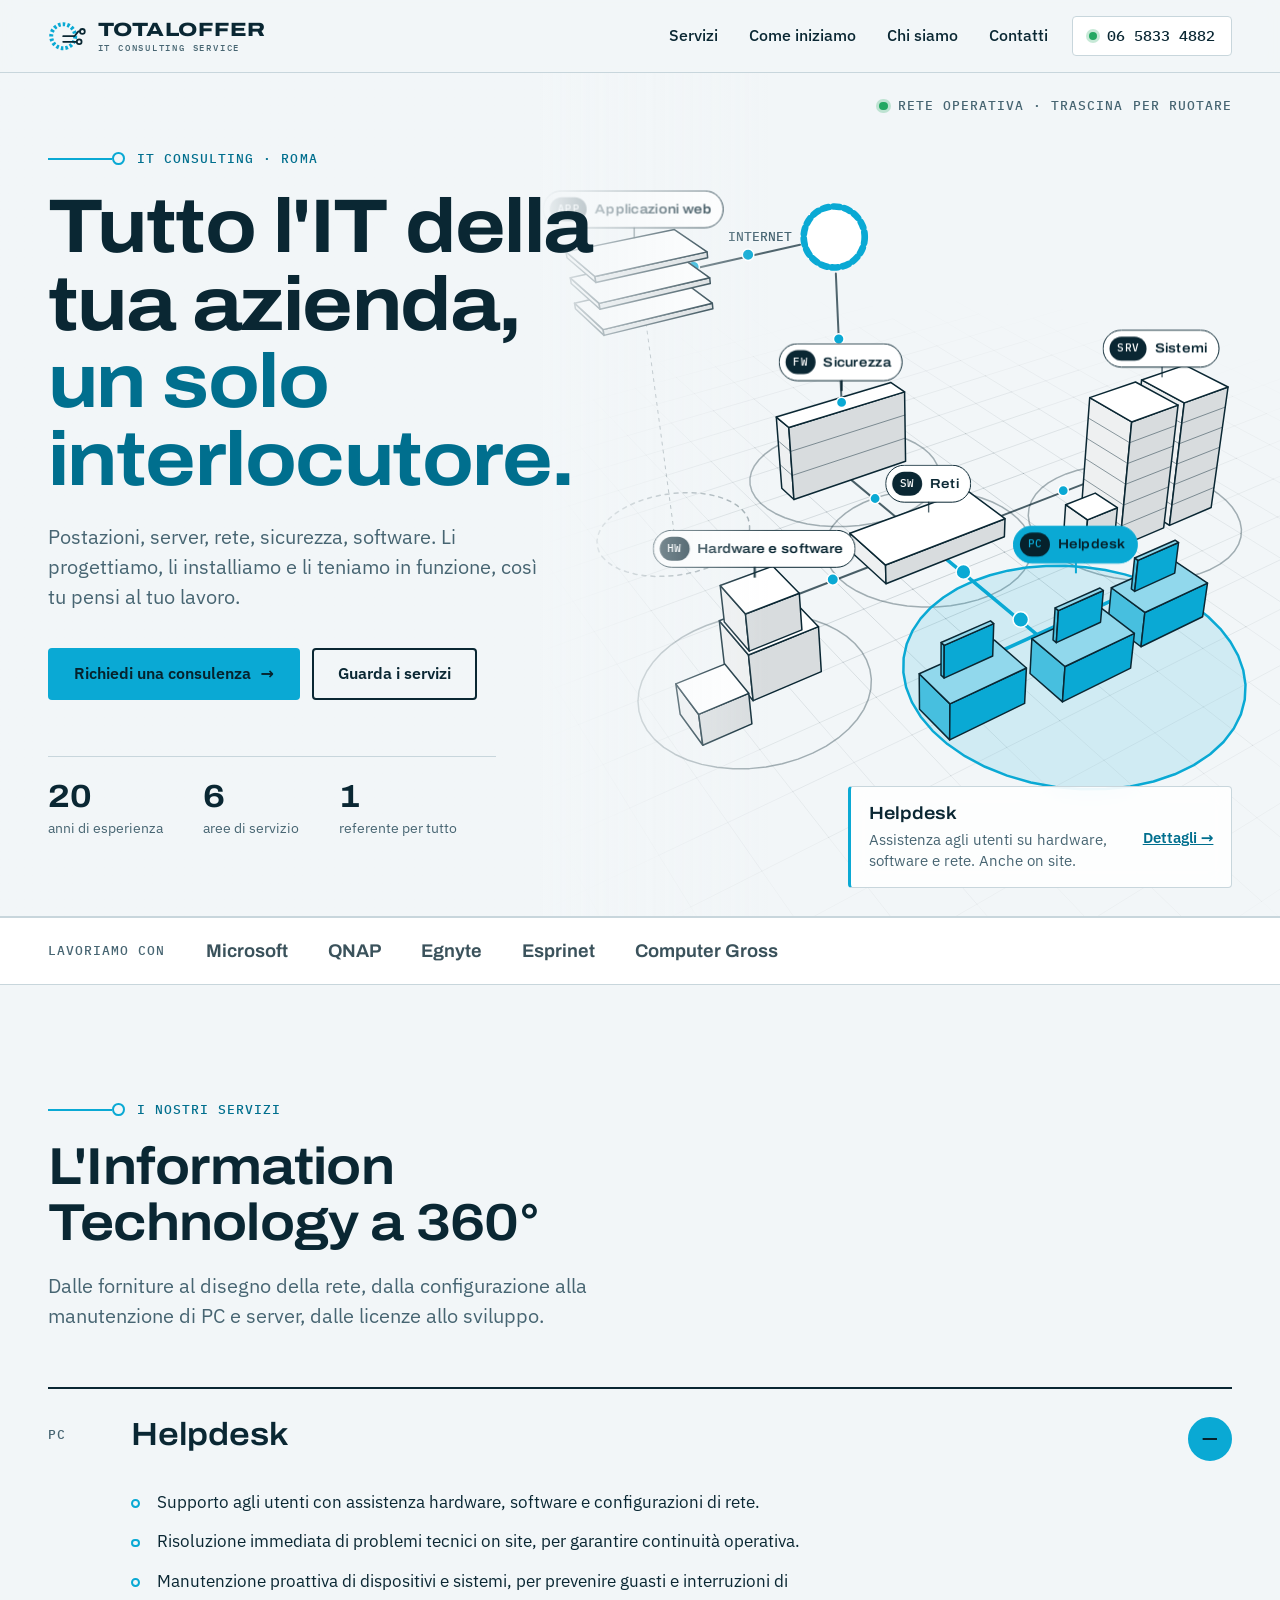
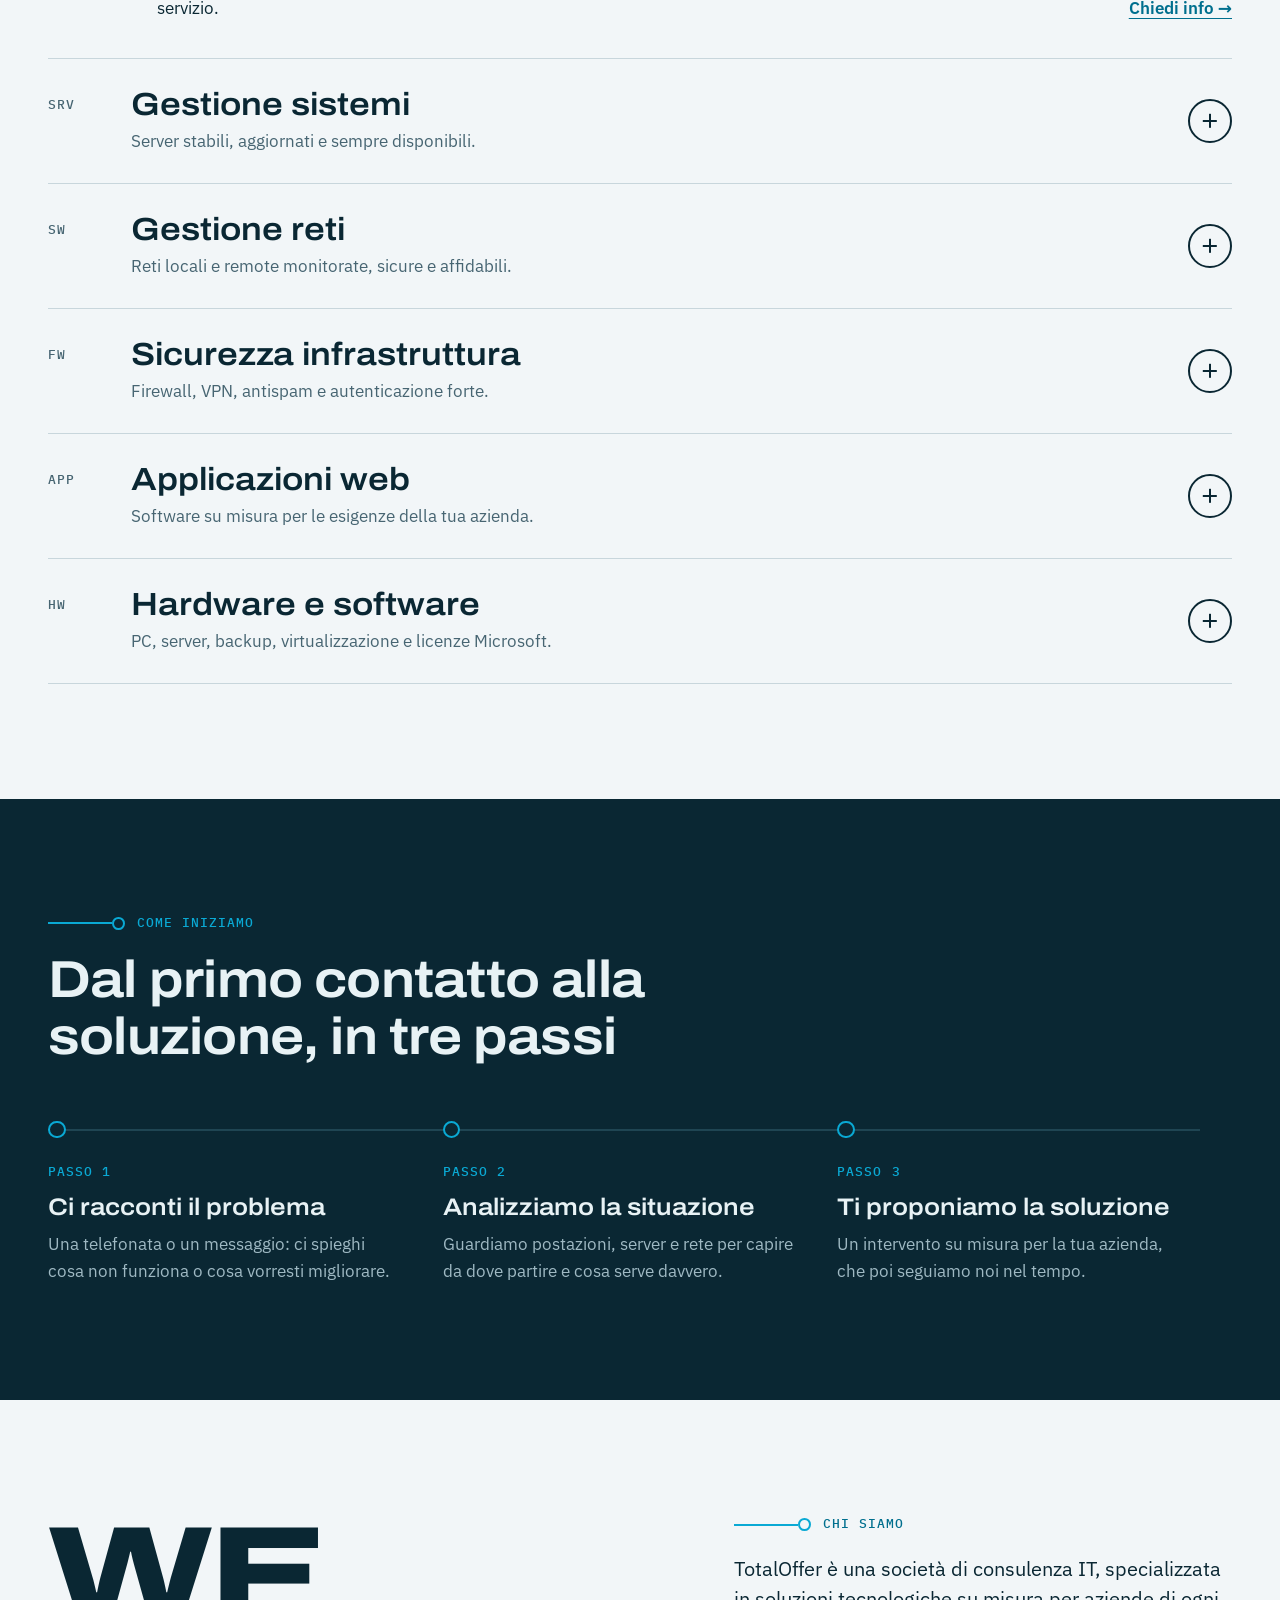
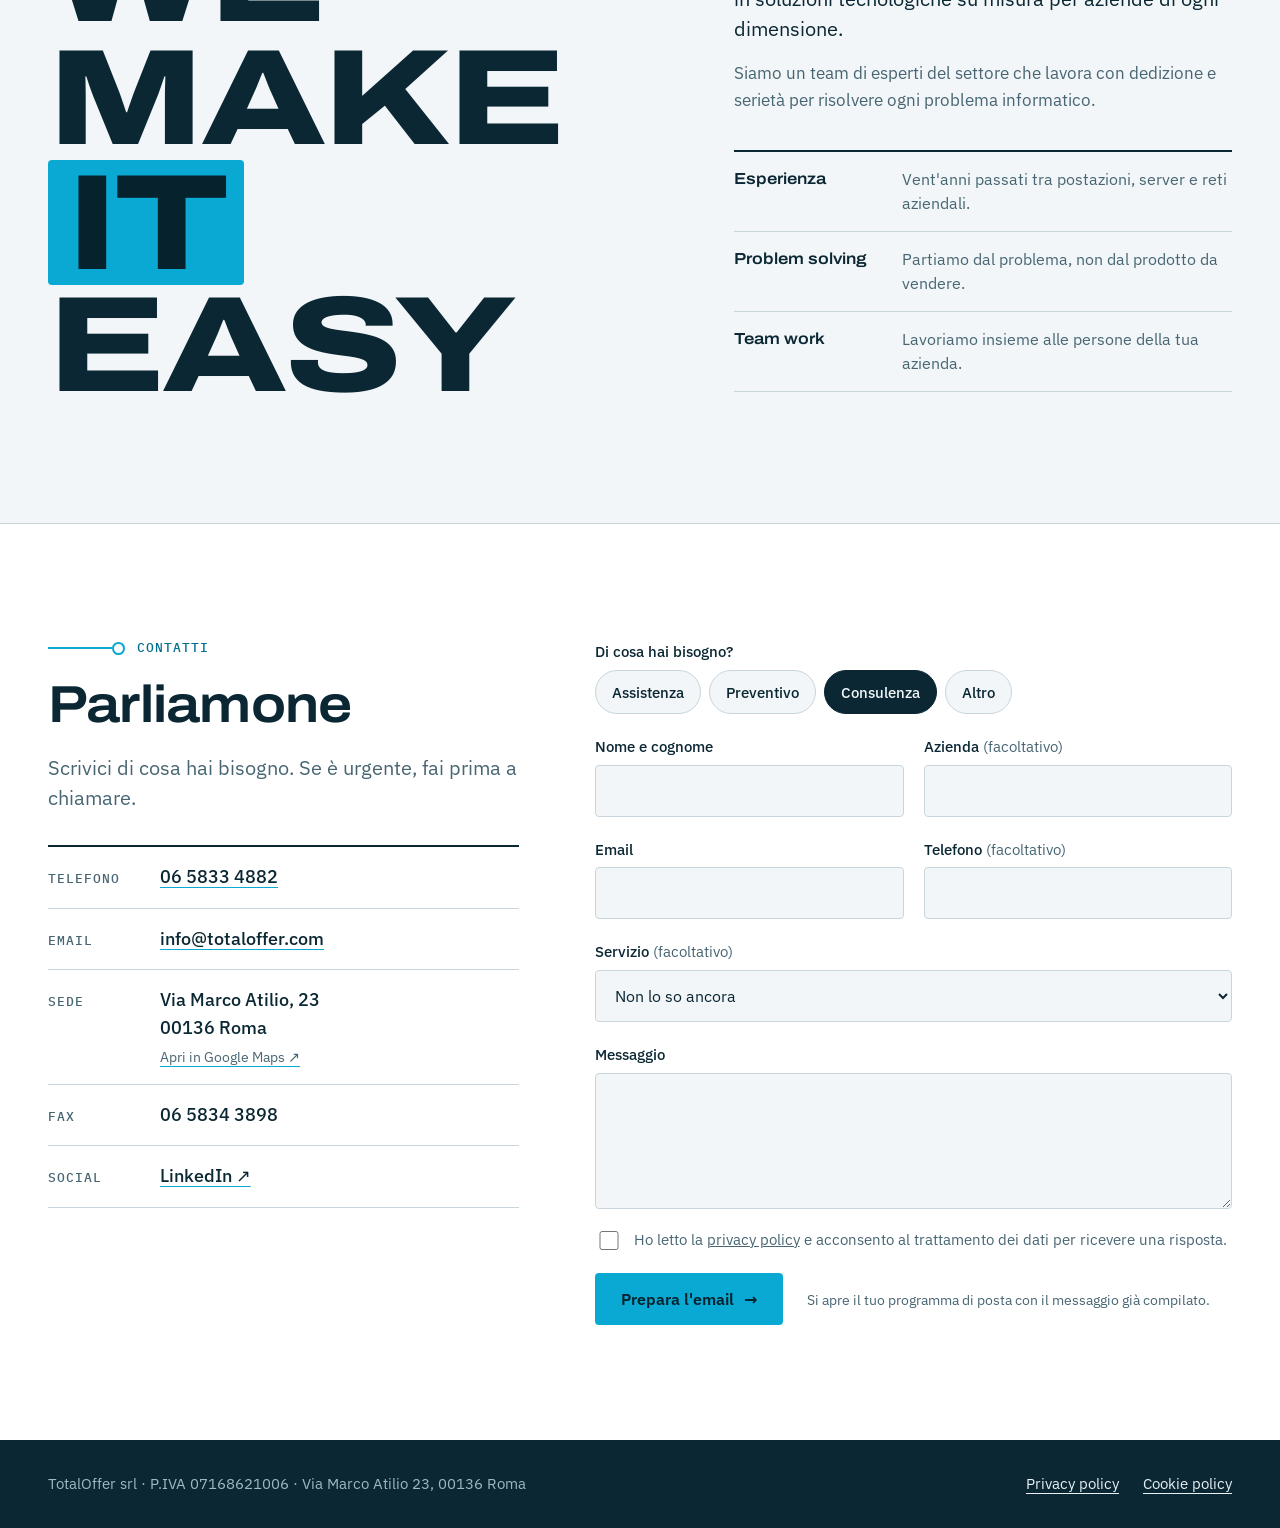
==== commit 82247c73: "Point privacy and cookie links to the existing policy pages Root-relative links broke when the site " ====
--- a/index.html
+++ b/index.html
@@ -338,7 +338,7 @@
         </div>
         <label class="consent field full" for="privacy">
           <input id="privacy" name="privacy" type="checkbox" required>
-          <span>Ho letto la <a href="/privacy-policy/">privacy policy</a> e acconsento al trattamento dei dati per ricevere una risposta.</span>
+          <span>Ho letto la <a href="https://www.totaloffer.com/privacy-policy/">privacy policy</a> e acconsento al trattamento dei dati per ricevere una risposta.</span>
         </label>
         <div class="form-foot">
           <button class="btn btn-primary" type="submit">Prepara l'email <span class="arrow" aria-hidden="true">→</span></button>
@@ -353,8 +353,8 @@
   <div class="wrap">
     <p>TotalOffer srl · P.IVA 07168621006 · Via Marco Atilio 23, 00136 Roma</p>
     <ul>
-      <li><a href="/privacy-policy/">Privacy policy</a></li>
-      <li><a href="/cookie-policy/">Cookie policy</a></li>
+      <li><a href="https://www.totaloffer.com/privacy-policy/">Privacy policy</a></li>
+      <li><a href="https://www.totaloffer.com/cookie-policy/">Cookie policy</a></li>
     </ul>
   </div>
 </footer>
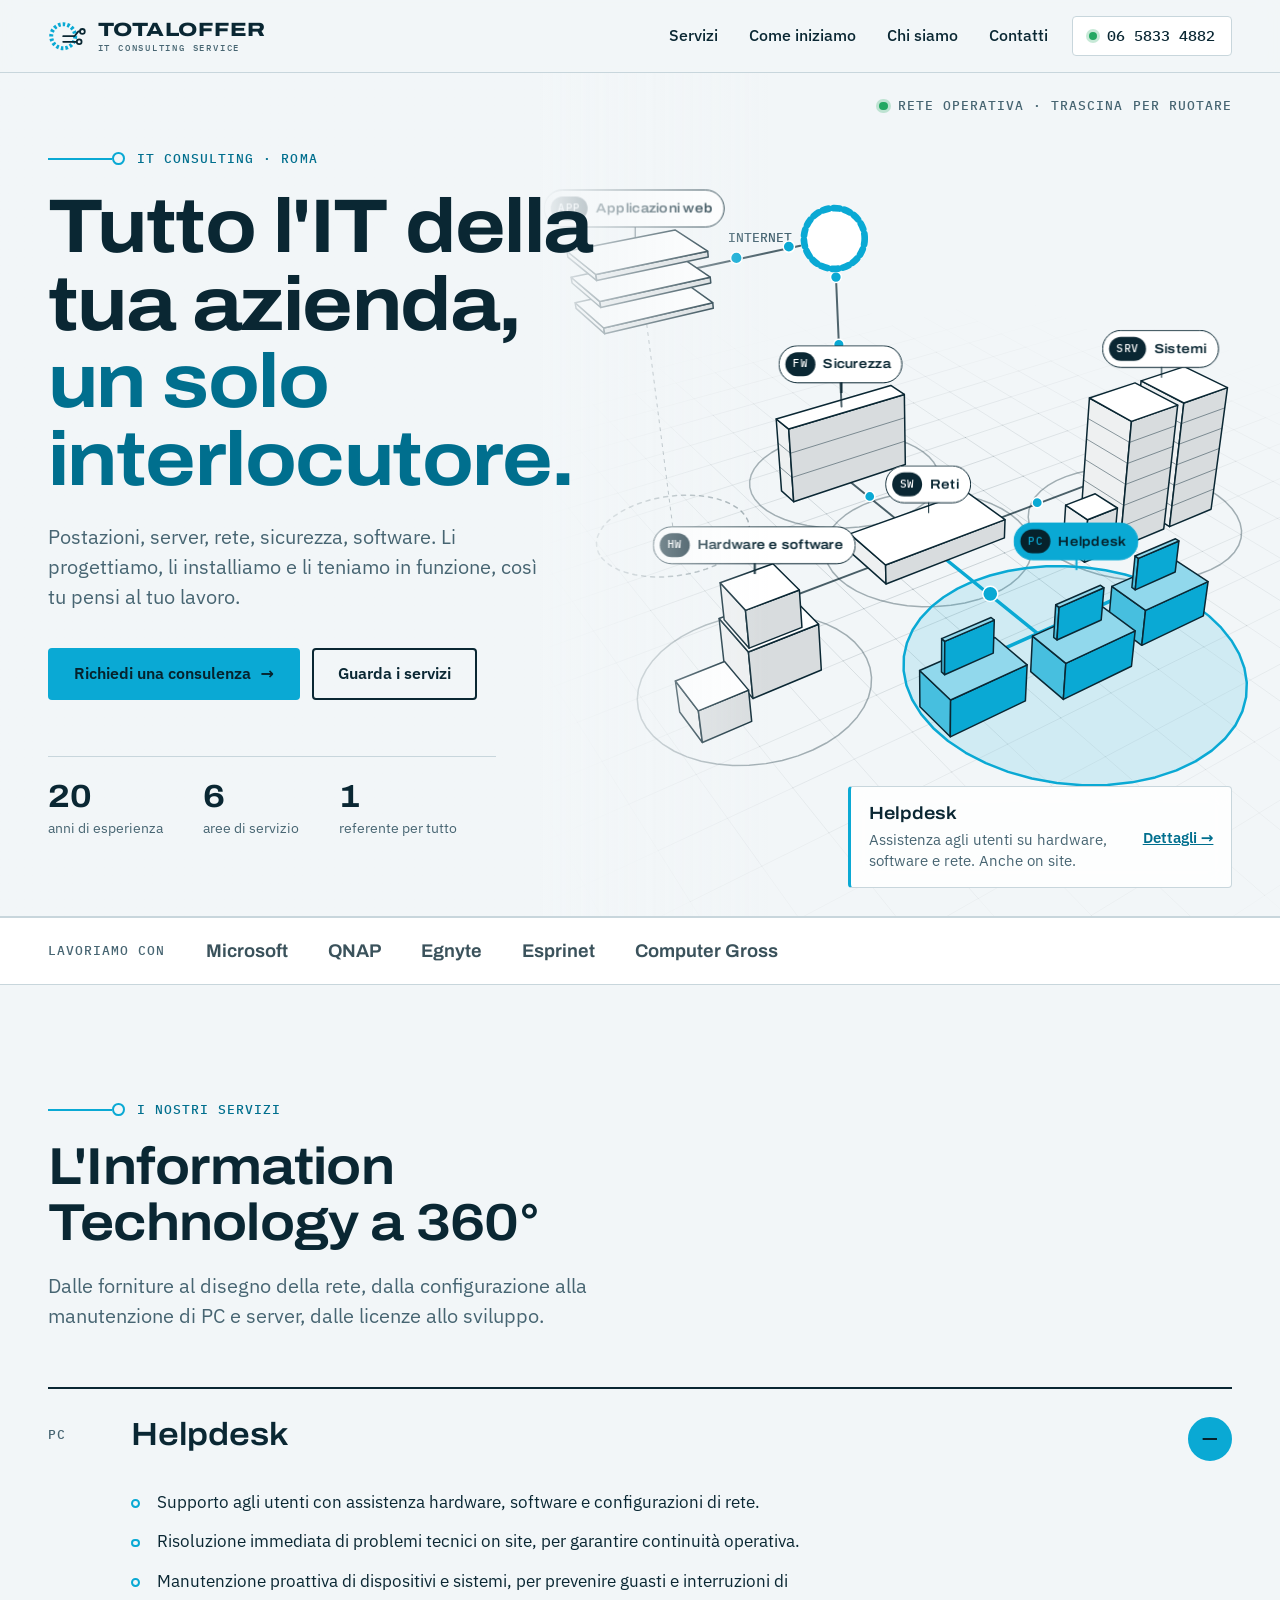
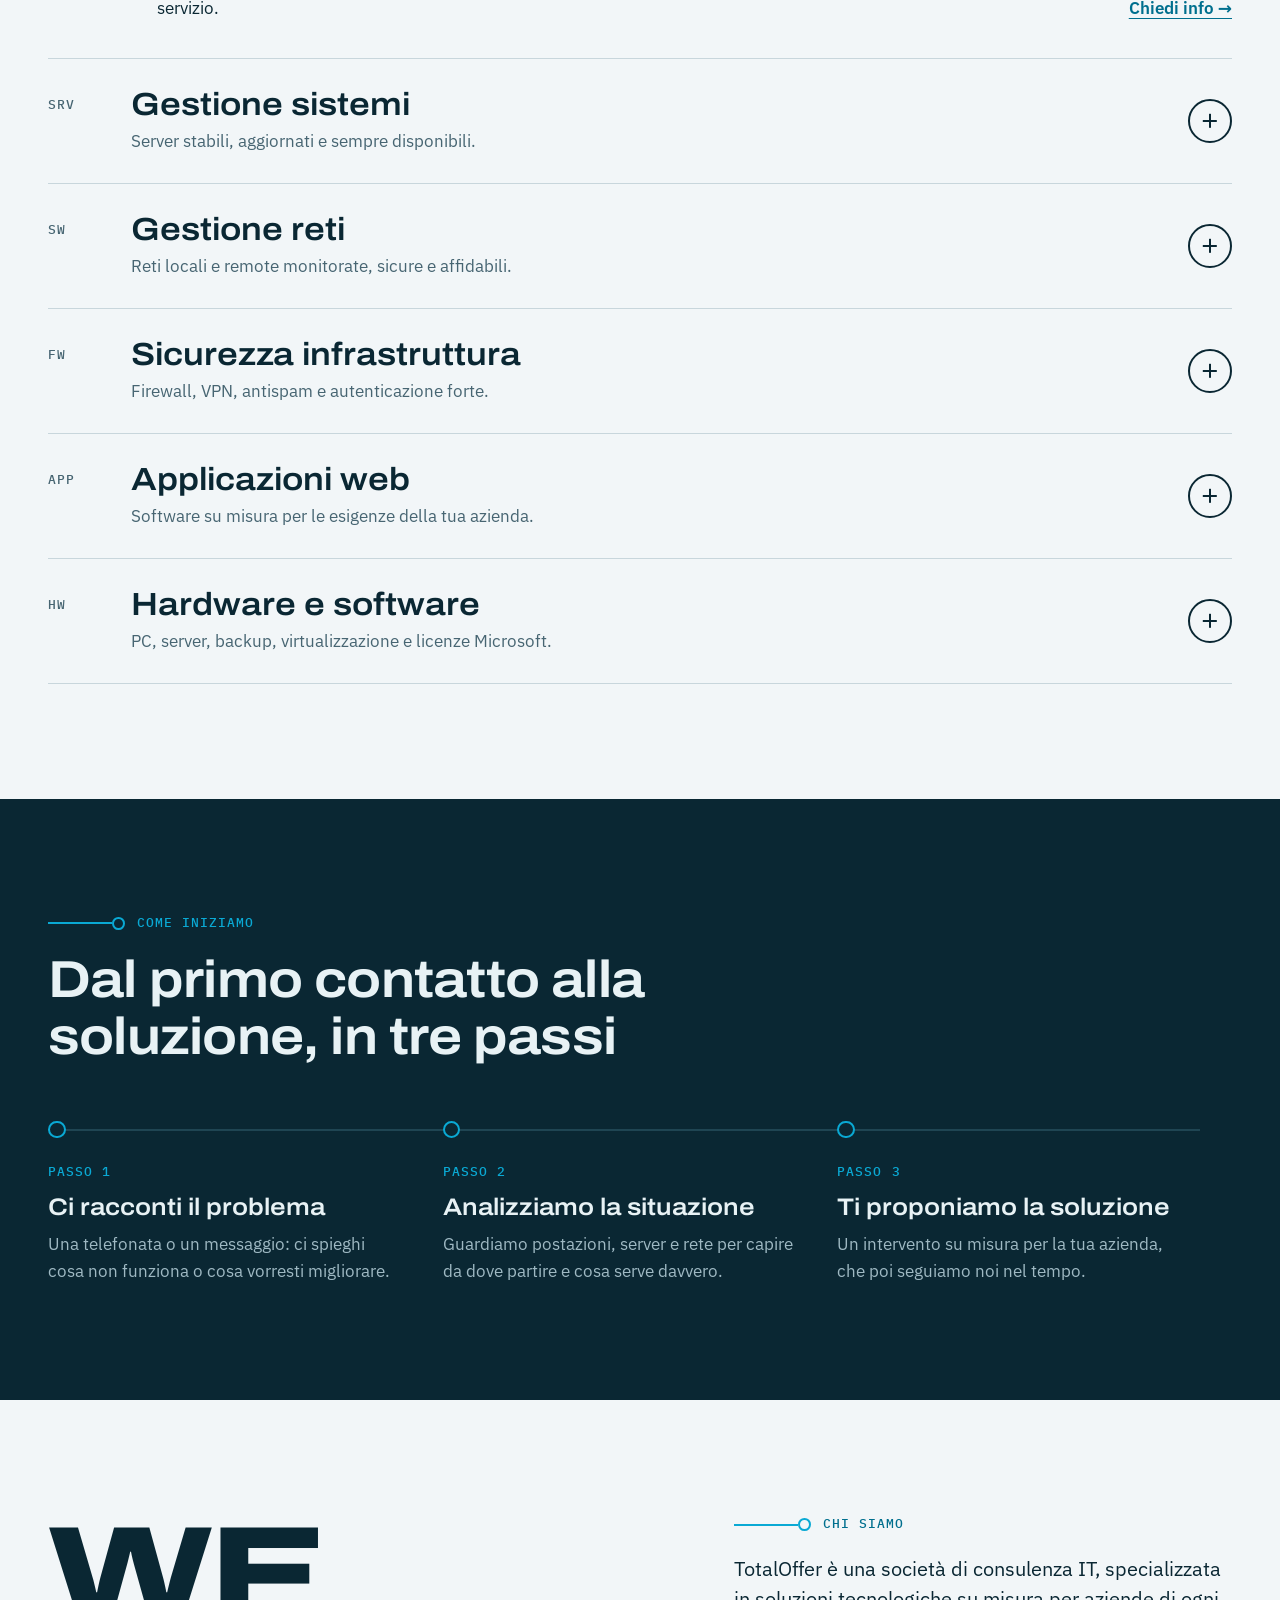
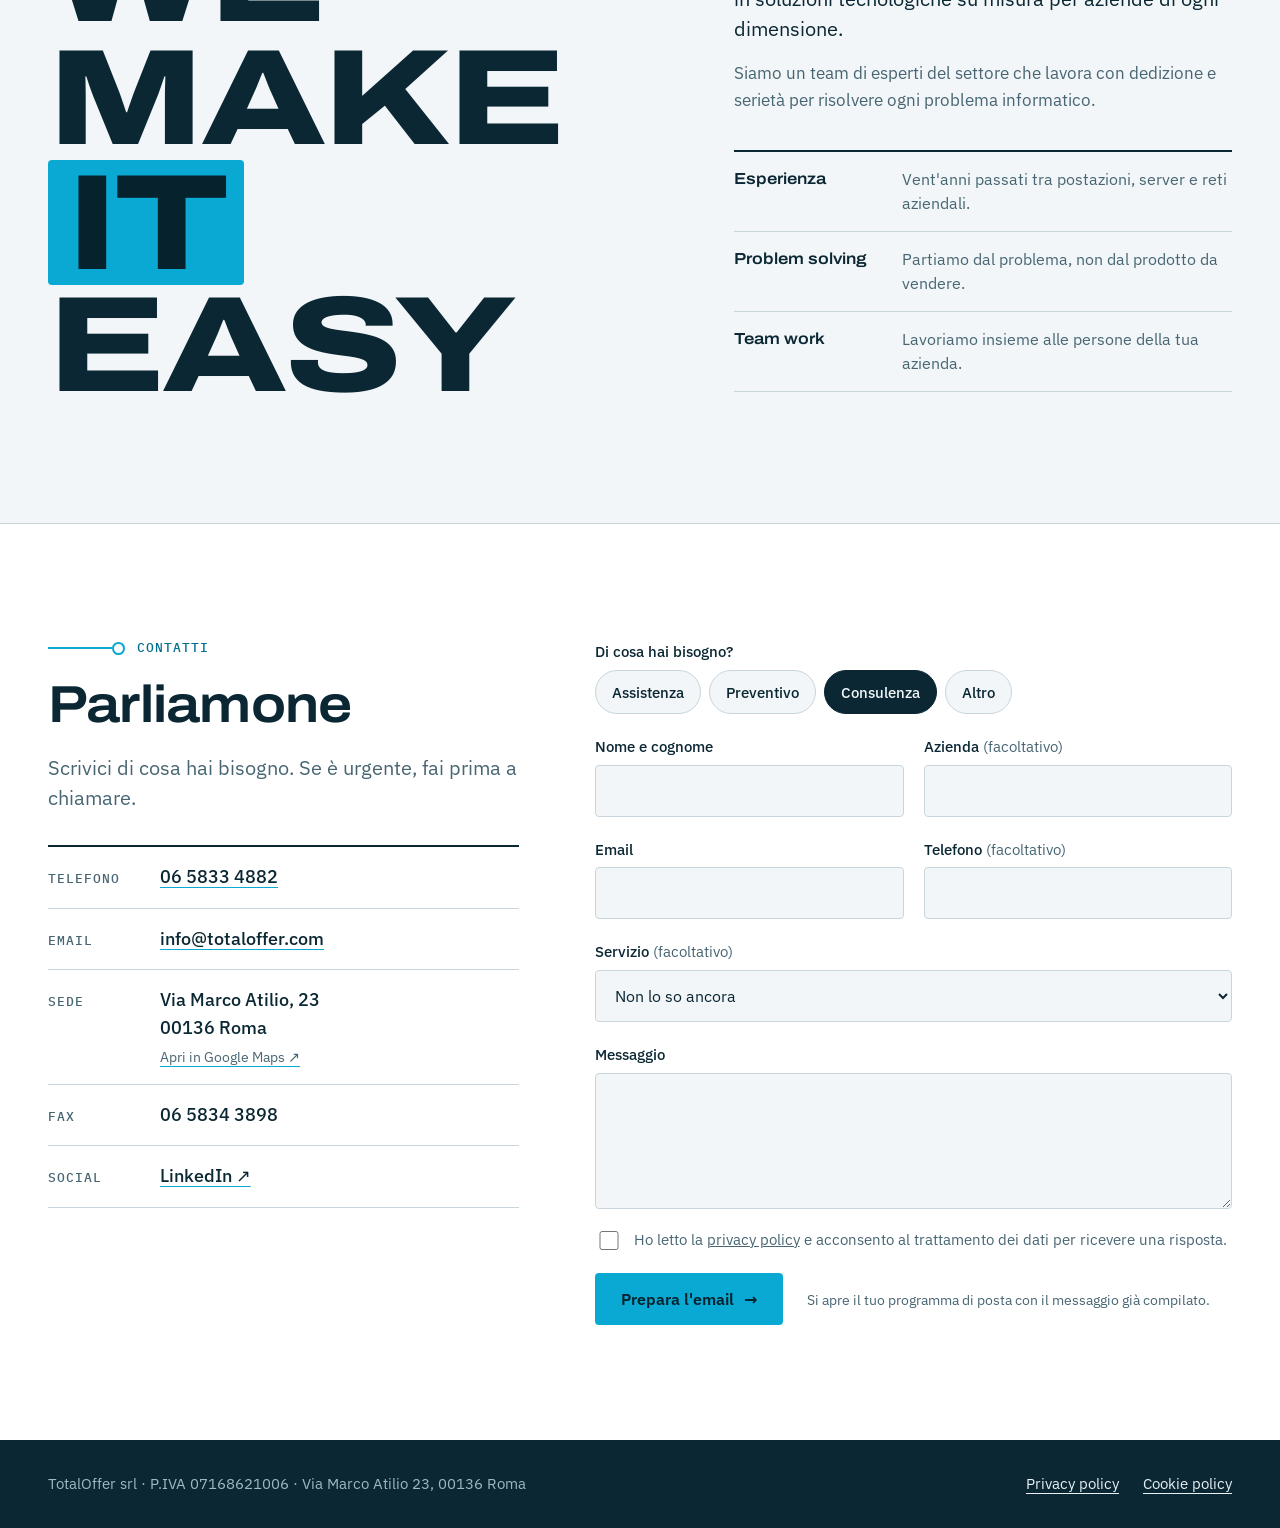
==== commit 217fc023: "Mark proposed copy as approved Co-Authored-By: Claude Fable 5.2 <noreply@anthropic.com> Claude-Sessi" ====
--- a/index.html
+++ b/index.html
@@ -236,7 +236,6 @@
         <p class="eyebrow mono">Come iniziamo</p>
         <h2>Dal primo contatto alla soluzione, in tre passi</h2>
       </div>
-      <!-- Testi proposti: da validare con il processo reale di TotalOffer -->
       <ol class="steps">
         <li>
           <span class="n mono"></span>
@@ -265,7 +264,6 @@
         <p class="eyebrow mono">Chi siamo</p>
         <p class="lead">TotalOffer è una società di consulenza IT, specializzata in soluzioni tecnologiche su misura per aziende di ogni dimensione.</p>
         <p>Siamo un team di esperti del settore che lavora con dedizione e serietà per risolvere ogni problema informatico.</p>
-        <!-- Descrizioni dei valori: testi proposti, da validare -->
         <dl class="values">
           <div><dt>Esperienza</dt><dd>Vent'anni passati tra postazioni, server e reti aziendali.</dd></div>
           <div><dt>Problem solving</dt><dd>Partiamo dal problema, non dal prodotto da vendere.</dd></div>
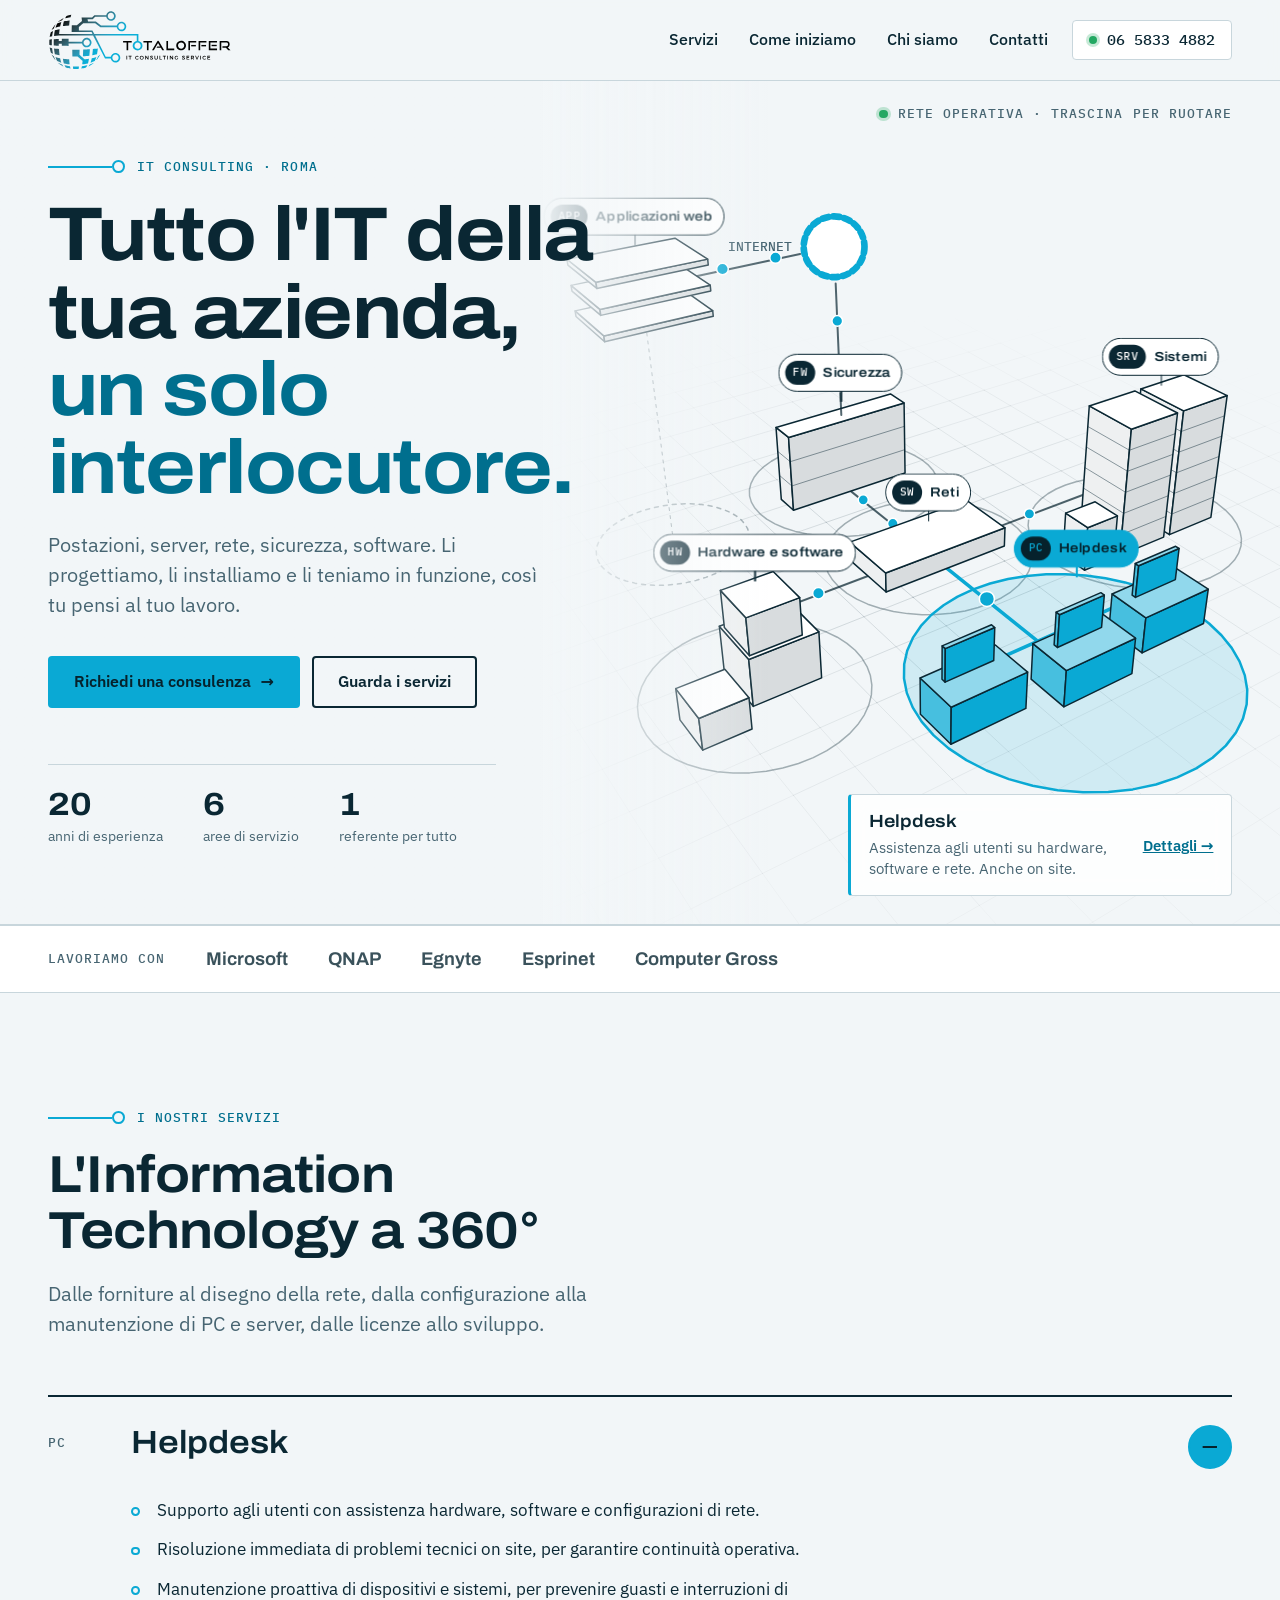
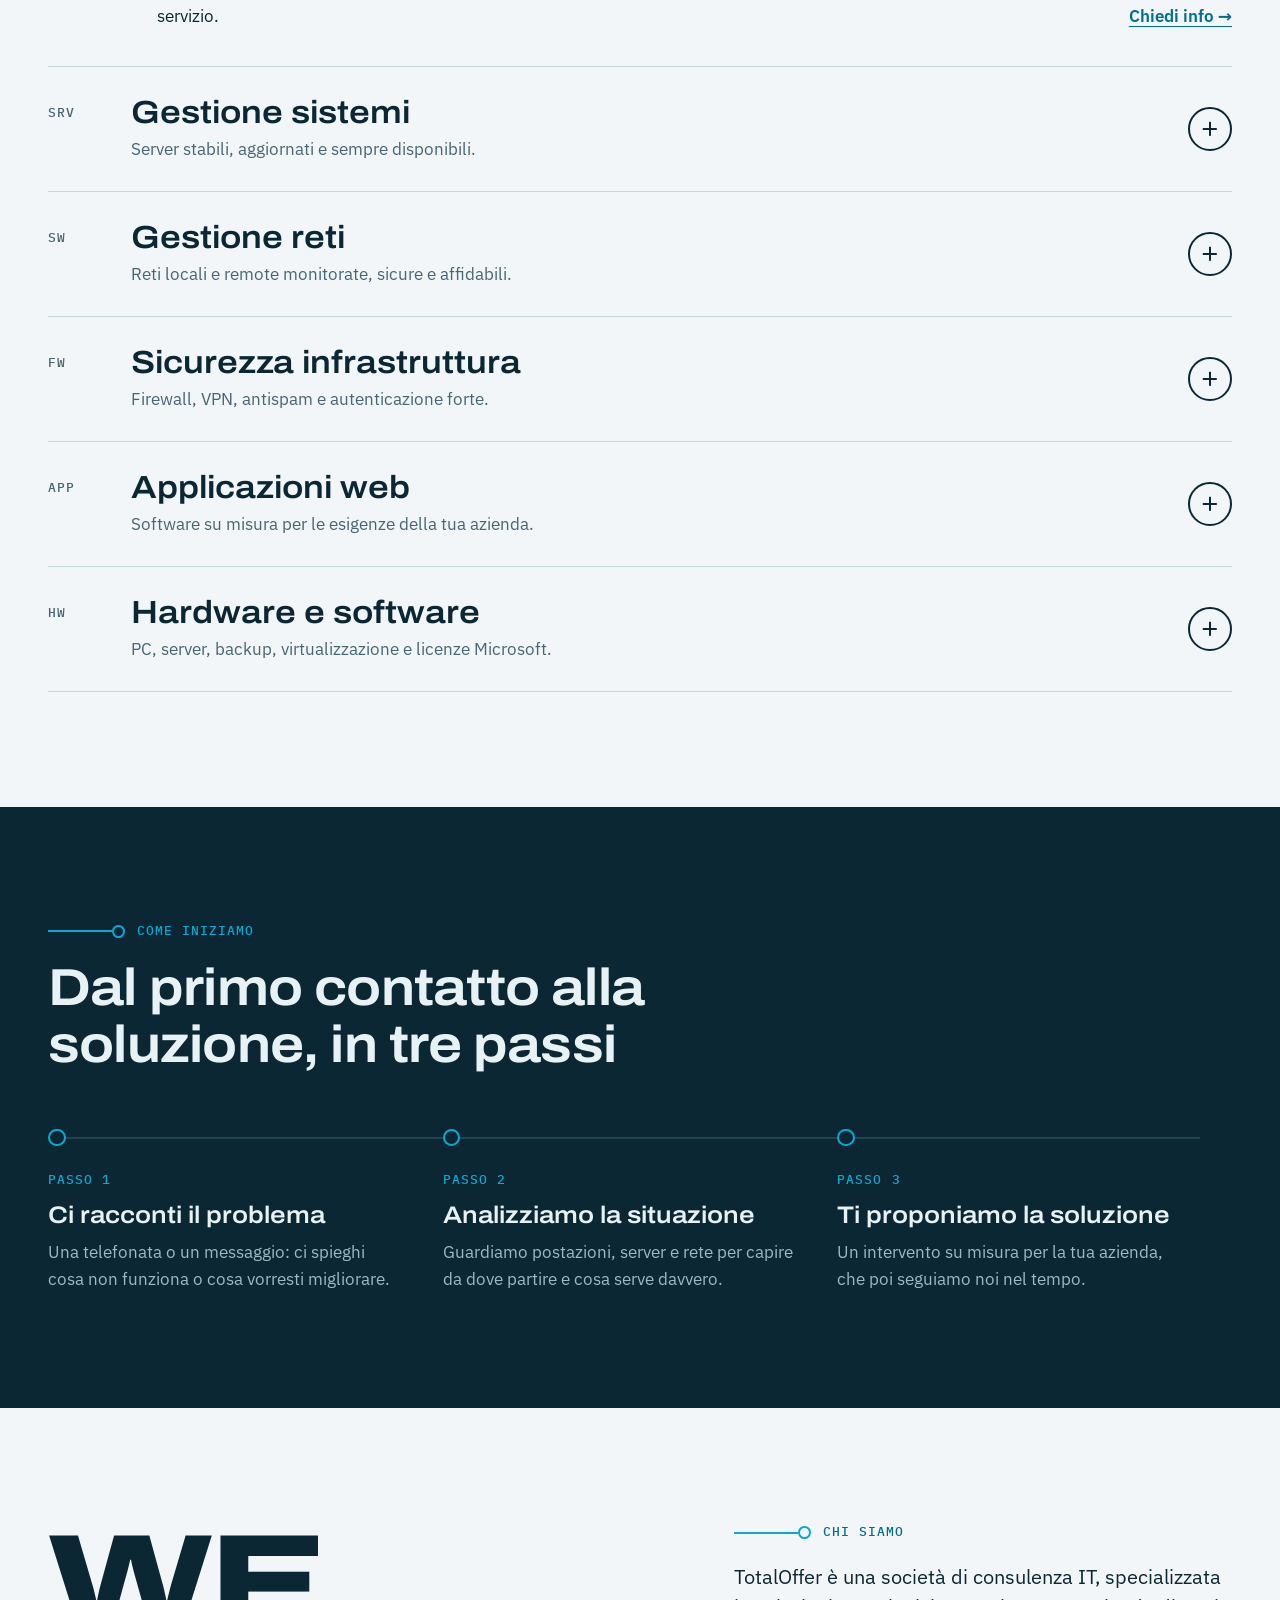
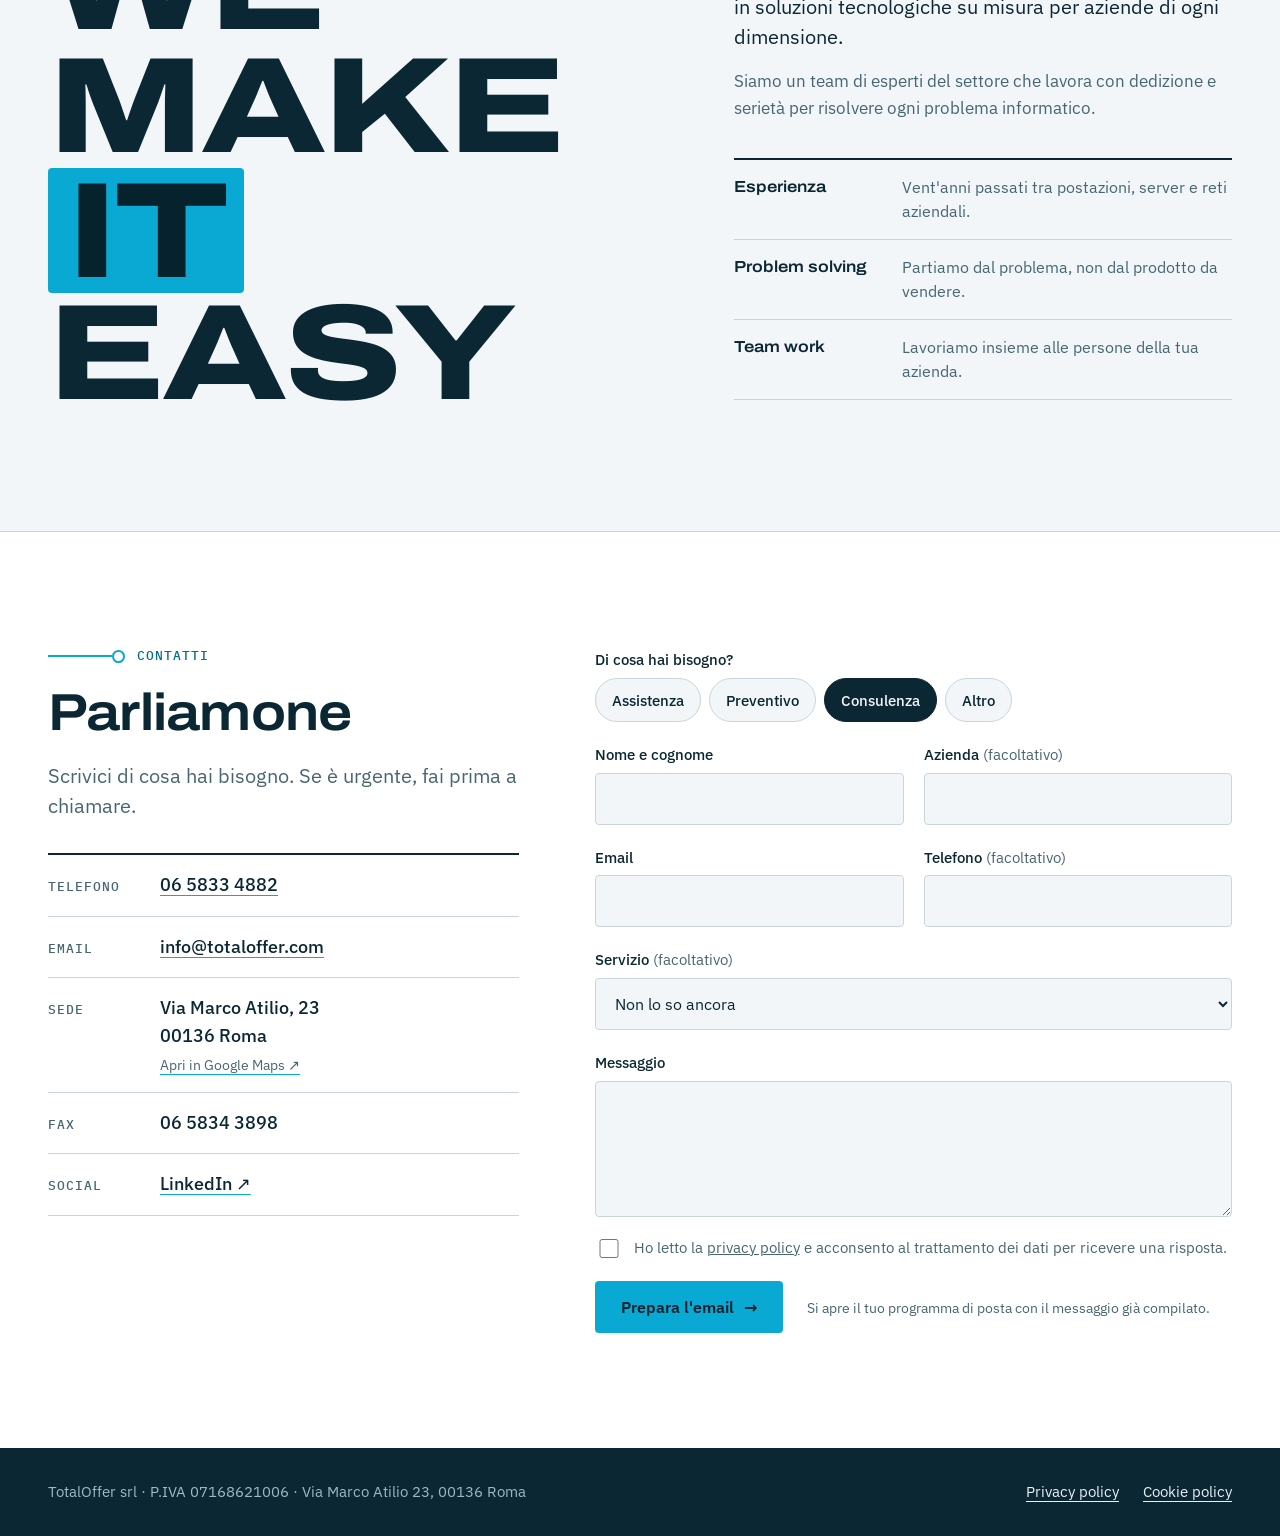
==== commit 8cd0c6d0: "Use the official TotalOffer logo in the header and favicon Add cropped light and dark-theme variants" ====
--- a/index.html
+++ b/index.html
@@ -43,15 +43,11 @@
 
 <header class="site-header">
   <div class="wrap">
-    <!-- Segnaposto: sostituire con il logo ufficiale in SVG -->
     <a class="logo" href="#" aria-label="TotalOffer, torna all'inizio">
-      <svg viewBox="0 0 48 48" aria-hidden="true">
-        <circle cx="19" cy="24" r="15" fill="none" stroke="var(--brand)" stroke-width="5" stroke-dasharray="3.2 2.6"/>
-        <path d="M19 24h14l5-6h2M19 31h17" fill="none" stroke="var(--ink)" stroke-width="2.2" stroke-linecap="round" stroke-linejoin="round"/>
-        <circle cx="43" cy="18" r="3" fill="var(--paper)" stroke="var(--ink)" stroke-width="2.2"/>
-        <circle cx="39" cy="31" r="3" fill="var(--paper)" stroke="var(--ink)" stroke-width="2.2"/>
-      </svg>
-      <span class="logo-word"><b>TOTALOFFER</b><span>IT CONSULTING SERVICE</span></span>
+      <picture>
+        <source srcset="assets/img/logo-dark.svg" media="(prefers-color-scheme: dark)">
+        <img src="assets/img/logo.svg" alt="TotalOffer — IT Consulting Service" width="276" height="90">
+      </picture>
     </a>
     <nav class="nav" id="nav" aria-label="Principale">
       <ul>
--- a/assets/css/style.css
+++ b/assets/css/style.css
@@ -77,7 +77,7 @@
 
 /* ---------- Base ---------- */
 *, *::before, *::after { box-sizing: border-box; }
-html { scroll-behavior: smooth; scroll-padding-top: 5.5rem; -webkit-text-size-adjust: 100%; }
+html { scroll-behavior: smooth; scroll-padding-top: 6rem; -webkit-text-size-adjust: 100%; }
 body {
   margin: 0;
   background: var(--paper);
@@ -156,12 +156,9 @@
   -webkit-backdrop-filter: blur(10px); backdrop-filter: blur(10px);
   border-bottom: 1px solid var(--line);
 }
-.site-header .wrap { display: flex; align-items: center; gap: 1.5rem; min-height: 4.5rem; }
-.logo { display: inline-flex; align-items: center; gap: 0.7rem; text-decoration: none; margin-right: auto; }
-.logo svg { width: 2.4rem; height: 2.4rem; flex: none; }
-.logo-word { display: grid; line-height: 1; }
-.logo-word b { font: 800 1.2rem/1 var(--font-display); font-stretch: 125%; letter-spacing: 0.04em; }
-.logo-word span { font: 500 0.56rem/1 var(--font-mono); letter-spacing: 0.2em; margin-top: 0.3rem; color: var(--ink-soft); }
+.site-header .wrap { display: flex; align-items: center; gap: 1.5rem; min-height: 5rem; }
+.logo { display: inline-flex; align-items: center; margin-right: auto; text-decoration: none; }
+.logo img { display: block; height: 3.75rem; width: auto; }
 .nav ul { display: flex; gap: clamp(1rem, 2.4vw, 2rem); }
 .nav a { font-weight: 500; font-size: 1rem; text-decoration: none; padding-block: 0.5rem; border-bottom: 2px solid transparent; }
 .nav a:hover { border-color: var(--brand); }
@@ -194,10 +191,7 @@
   .nav ul { flex-direction: column; gap: 0; }
   .nav a { display: block; padding-block: 0.9rem; border-bottom: 1px solid var(--line); font-size: 1.1rem; }
   .site-header .wrap { gap: 0.6rem; }
-  .logo { min-width: 0; gap: 0.5rem; }
-  .logo svg { width: 2rem; height: 2rem; }
-  .logo-word b { font-size: 1rem; }
-  .logo-word span { font-size: 0.48rem; }
+  .logo img { height: 3.1rem; }
   .header-phone { padding-inline: 0.8rem; }
   .header-phone span.num { display: none; }
   .header-phone::after { content: "Chiama"; font-family: var(--font-body); font-weight: 600; }
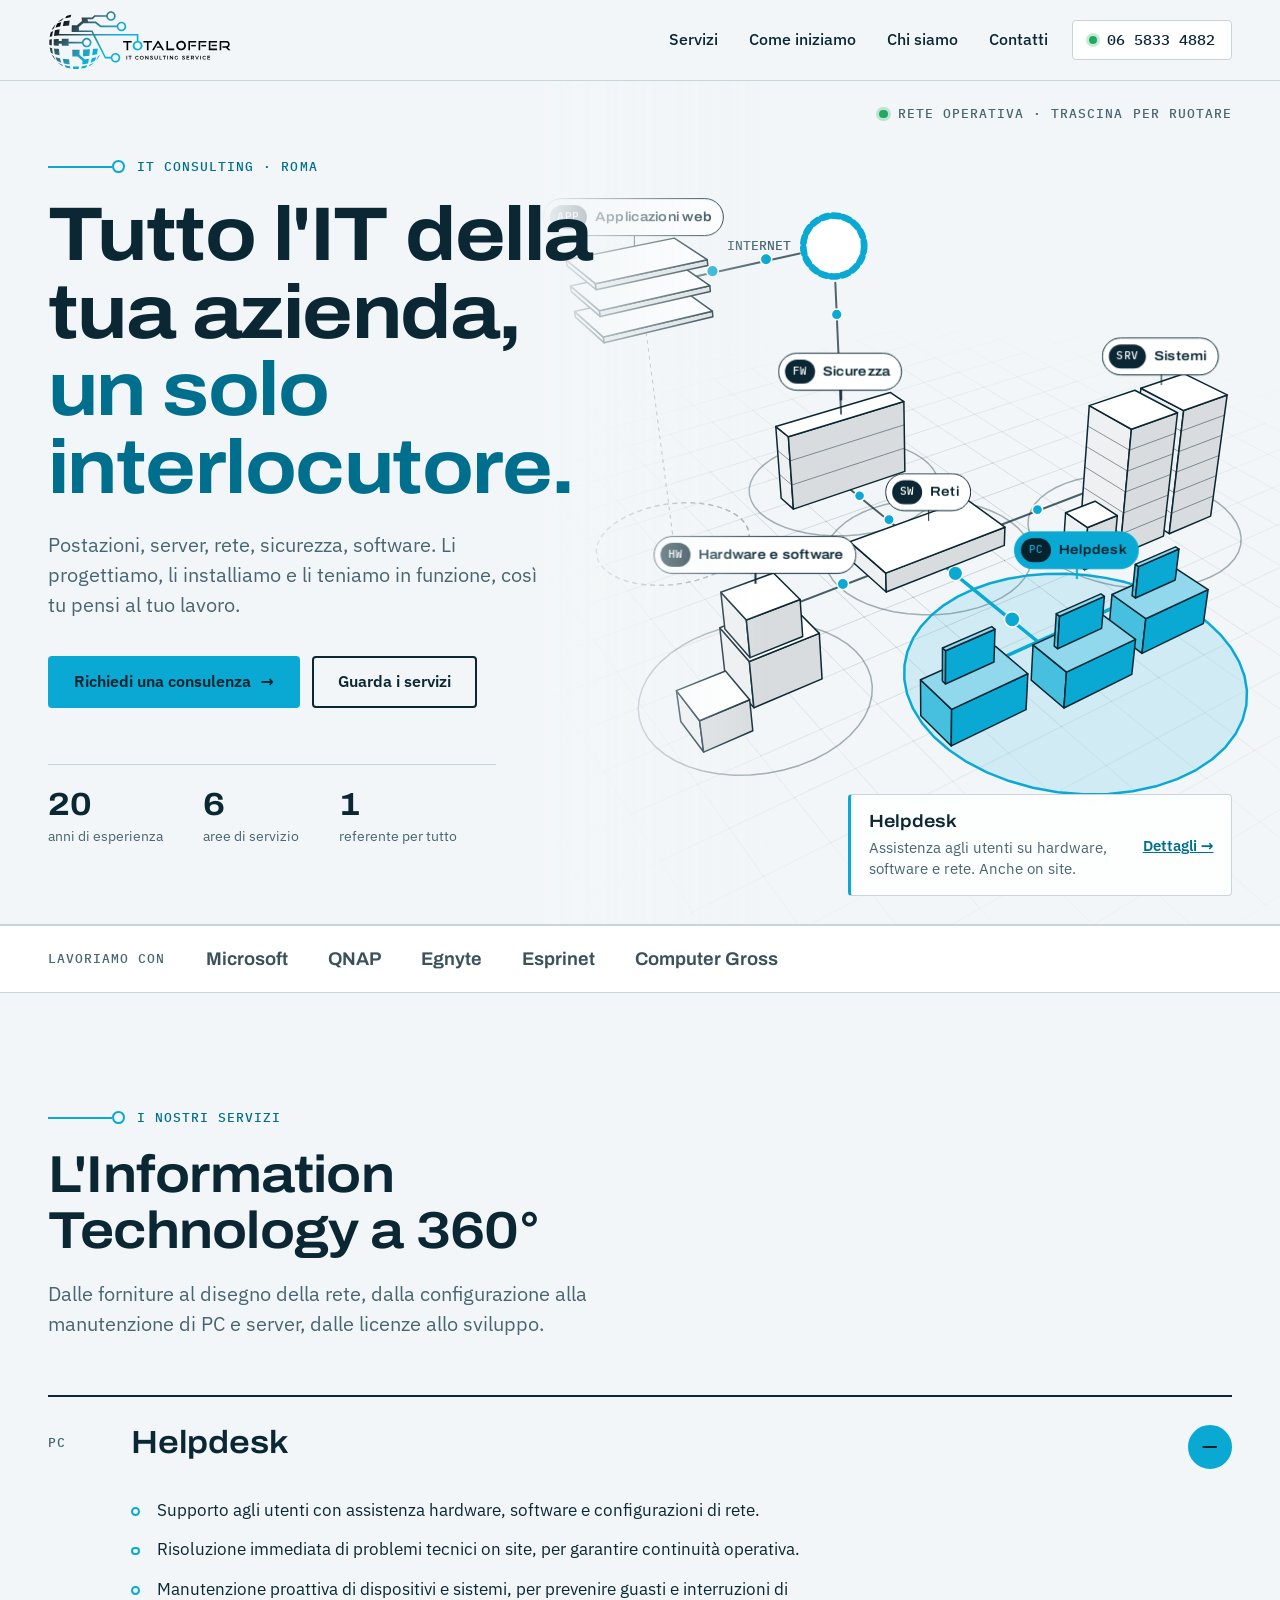
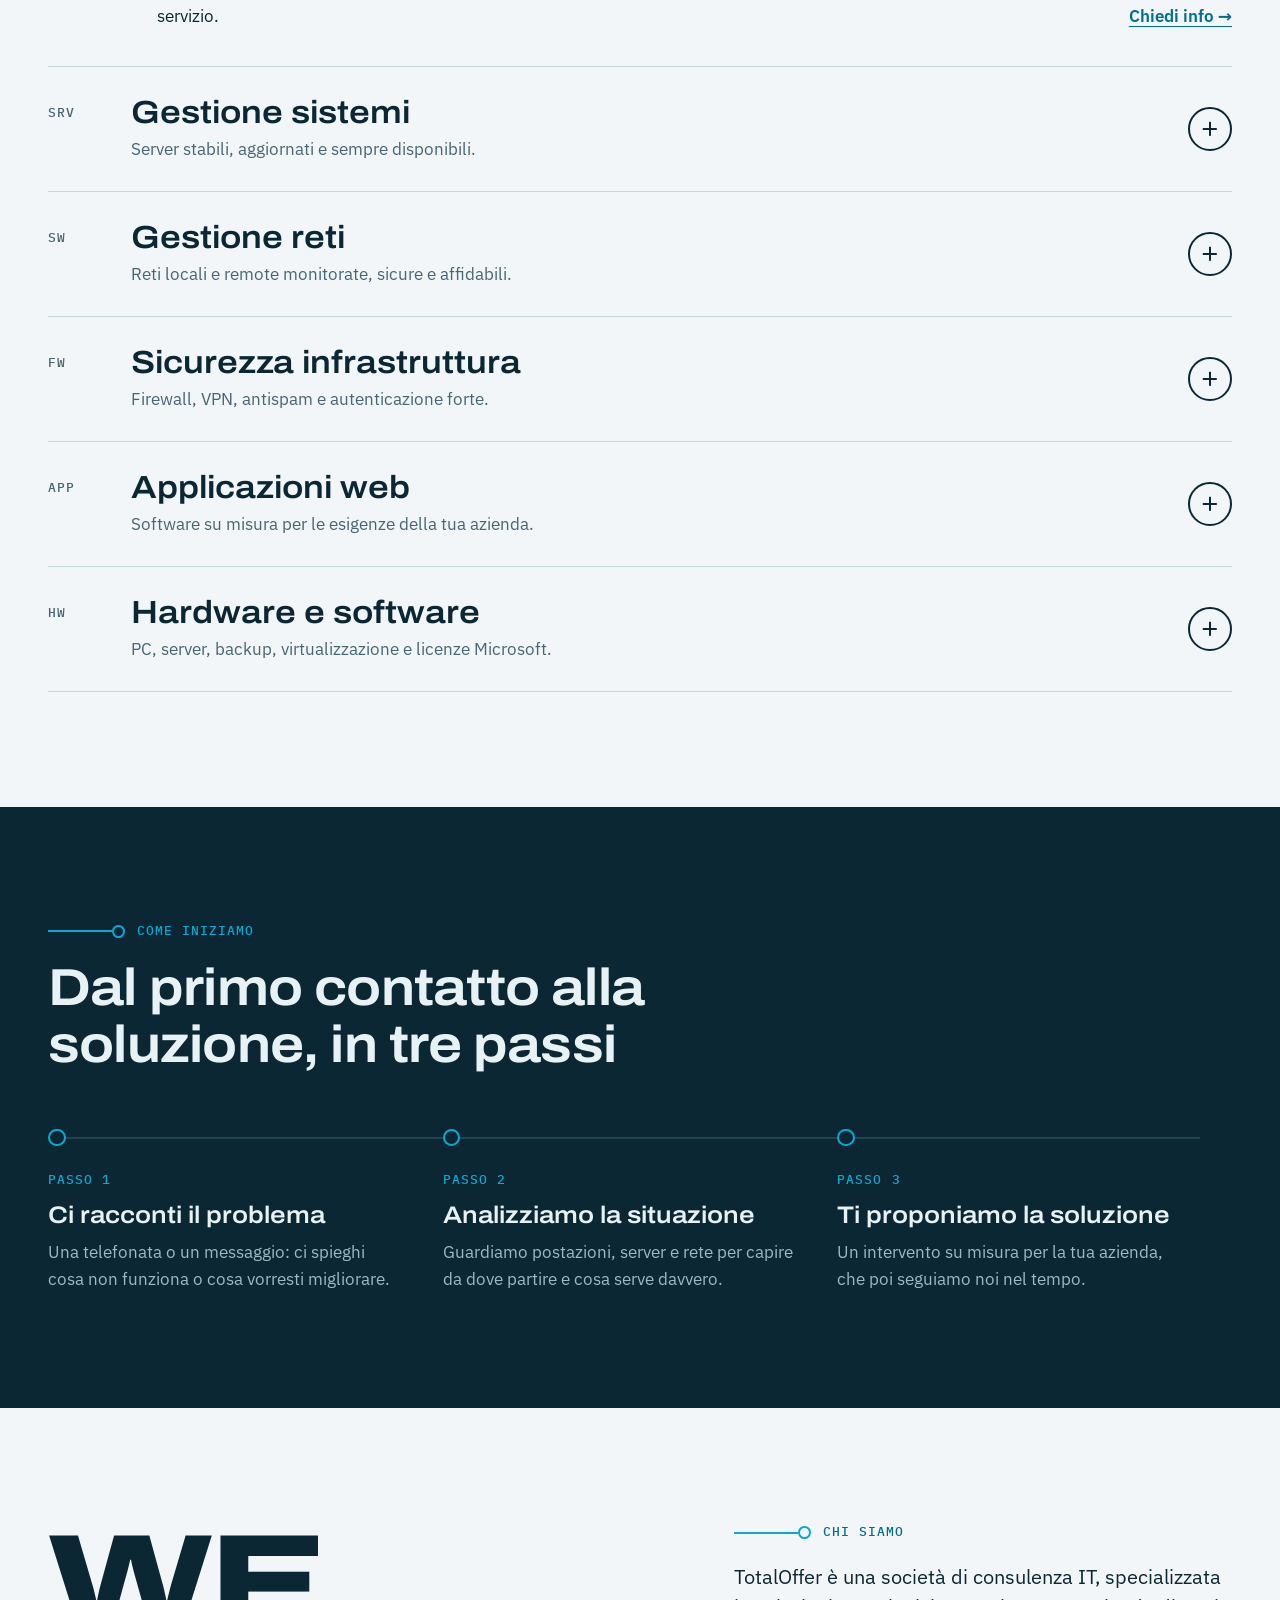
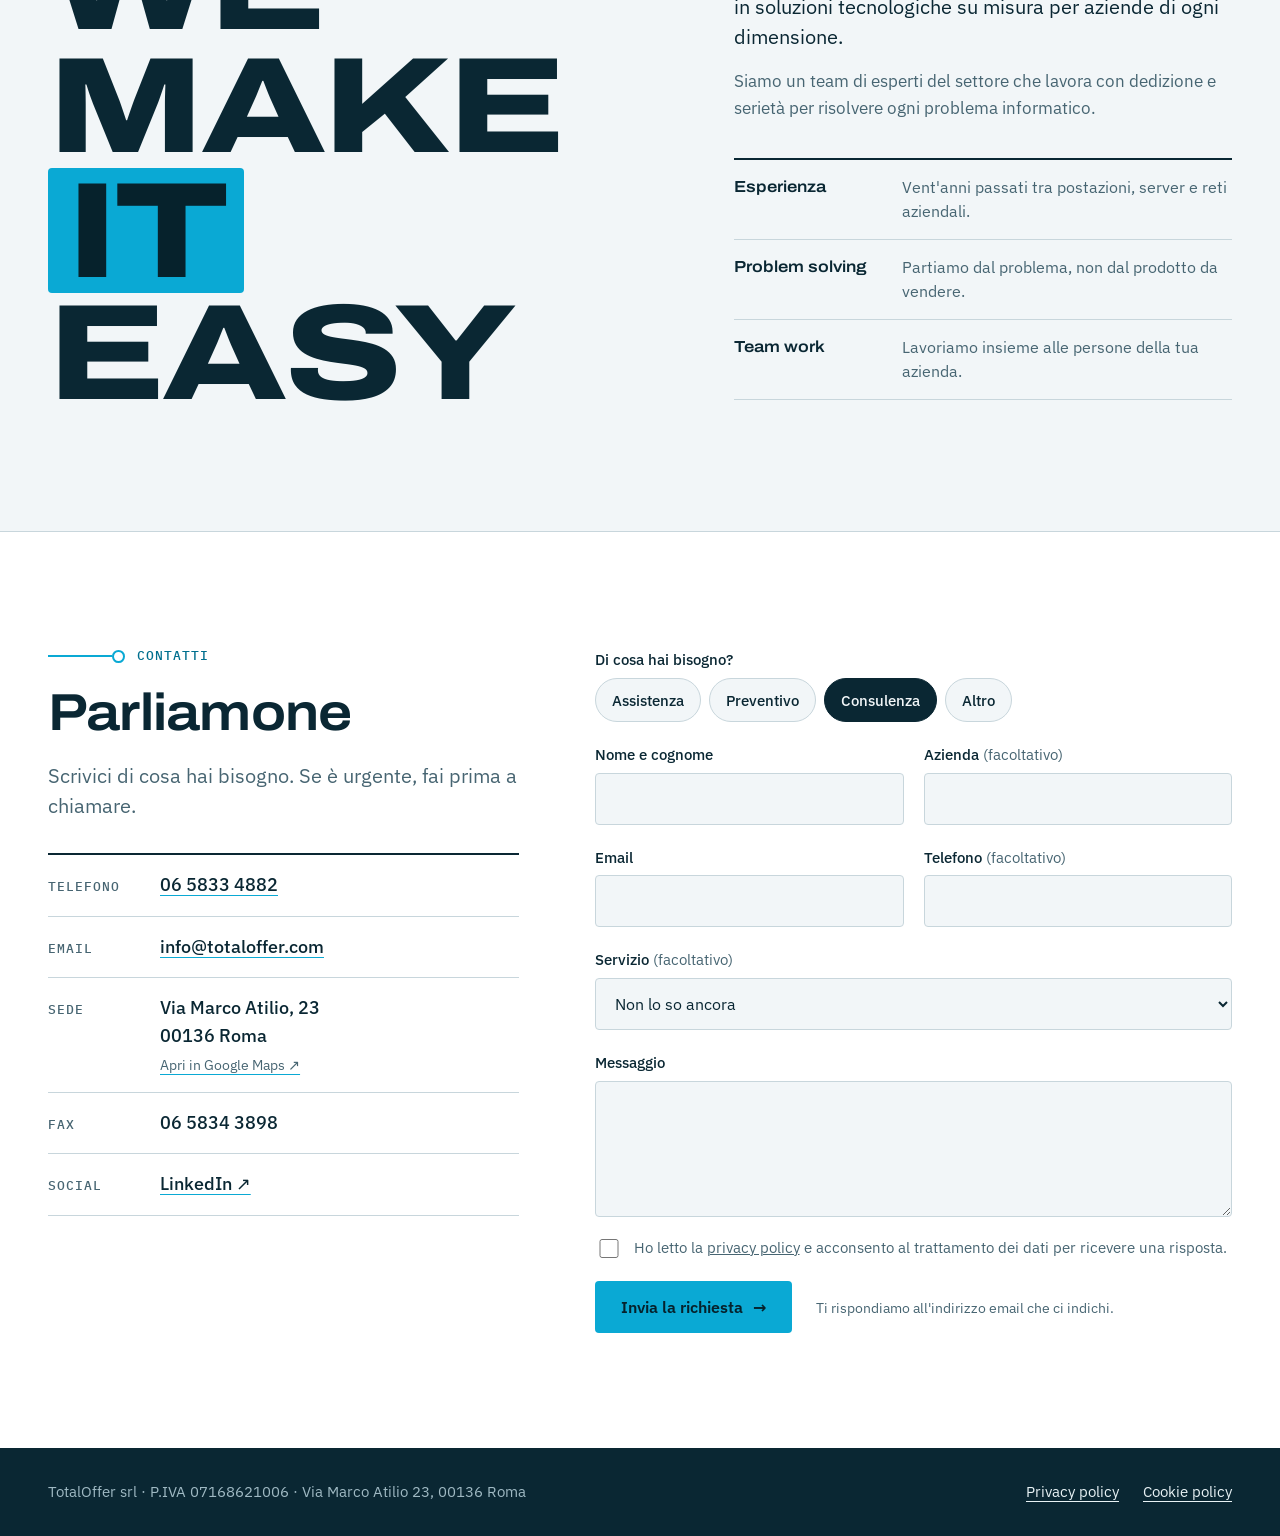
==== commit 36ba563e: "Add working contact form backend and remove the .ai source file invia.php validates the submission, " ====
--- a/index.html
+++ b/index.html
@@ -287,8 +287,13 @@
         </dl>
       </div>
 
-      <!-- TODO: collegare a un endpoint reale. Per ora compone un'email verso info@totaloffer.com -->
-      <form class="form" id="form-contatti" action="mailto:info@totaloffer.com" method="post" enctype="text/plain">
+      <div class="form-area">
+      <form class="form" id="form-contatti" action="invia.php" method="post">
+        <!-- campo-trappola per i bot: nascosto alle persone -->
+        <div class="trap" aria-hidden="true">
+          <label for="sito">Lascia vuoto questo campo</label>
+          <input id="sito" name="sito" type="text" tabindex="-1" autocomplete="off">
+        </div>
         <fieldset class="field full">
           <legend>Di cosa hai bisogno?</legend>
           <div class="chips">
@@ -335,10 +340,18 @@
           <span>Ho letto la <a href="https://www.totaloffer.com/privacy-policy/">privacy policy</a> e acconsento al trattamento dei dati per ricevere una risposta.</span>
         </label>
         <div class="form-foot">
-          <button class="btn btn-primary" type="submit">Prepara l'email <span class="arrow" aria-hidden="true">→</span></button>
-          <p class="form-note" id="form-note">Si apre il tuo programma di posta con il messaggio già compilato.</p>
-        </div>
+          <button class="btn btn-primary" type="submit" id="form-invia">Invia la richiesta <span class="arrow" aria-hidden="true">→</span></button>
+          <p class="form-note">Ti rispondiamo all'indirizzo email che ci indichi.</p>
+        </div>
+        <div class="form-status full" id="form-status" role="alert" hidden></div>
       </form>
+      <div class="form-done" id="form-done" tabindex="-1" hidden>
+        <span class="done-ring" aria-hidden="true"></span>
+        <h3>Richiesta inviata</h3>
+        <p id="form-done-text">Grazie. Ti rispondiamo al più presto.</p>
+        <button class="btn btn-ghost" type="button" id="form-nuova">Invia un'altra richiesta</button>
+      </div>
+      </div>
     </div>
   </section>
 </main>
--- a/assets/css/style.css
+++ b/assets/css/style.css
@@ -32,6 +32,7 @@
   --brand-text: #006f8e;   /* ciano leggibile come testo su carta */
   --on-brand: #06222c;
   --led: #23a862;          /* verde "operativo" */
+  --danger: #b3261e;       /* errori del modulo */
   --band: #0a2733;         /* fascia scura */
   --band-ink: #e8f2f5;
   --band-soft: #9fb9c3;
@@ -68,6 +69,7 @@
     --brand-text: #5fd2f1;
     --on-brand: #04181f;
     --led: #3fd487;
+    --danger: #ff9a8f;
     --band: #0c2630;
     --band-ink: #e6f1f4;
     --band-soft: #9db6bf;
@@ -429,6 +431,34 @@
 .consent input { width: 1.2rem; height: 1.2rem; min-height: 0; margin-top: 0.15rem; flex: none; accent-color: var(--brand); }
 .form-foot { grid-column: 1 / -1; display: flex; flex-wrap: wrap; gap: 1rem 1.5rem; align-items: center; }
 .form-note { color: var(--ink-soft); font-size: 0.9rem; flex: 1 1 14rem; }
+.form-area { min-width: 0; }
+.form[hidden], .form-done[hidden] { display: none; }
+.trap { position: absolute; left: -9999px; width: 1px; height: 1px; overflow: hidden; }
+.field [aria-invalid="true"] { border-color: var(--danger); }
+.field-error { color: var(--danger); font-size: 0.9rem; font-weight: 500; }
+.consent .field-error { flex-basis: 100%; }
+.consent { flex-wrap: wrap; }
+.form-status {
+  grid-column: 1 / -1; padding: 0.9rem 1rem;
+  border: 1px solid var(--danger); border-left-width: 3px; border-radius: var(--radius);
+  color: var(--danger); font-weight: 500; line-height: 1.45;
+}
+.form-status a { color: inherit; font-weight: 600; text-underline-offset: 0.25em; }
+.btn:disabled { opacity: 0.6; cursor: progress; }
+.form-done {
+  display: grid; gap: 1rem; justify-items: start; align-content: start;
+  padding: clamp(1.5rem, 4vw, 2.5rem);
+  border: 1px solid var(--line); border-top: 3px solid var(--led); border-radius: var(--radius);
+  background: var(--paper);
+}
+.form-done:focus { outline: none; }
+.form-done p { color: var(--ink-soft); max-width: 30rem; }
+/* anello "operativo": il terminale del logo che si accende */
+.done-ring {
+  width: 3rem; height: 3rem; border-radius: 50%;
+  border: 3px solid var(--led);
+  background: radial-gradient(circle, var(--led) 0 38%, transparent 40%);
+}
 @media (max-width: 900px) {
   .contact .wrap { grid-template-columns: minmax(0, 1fr); }
 }
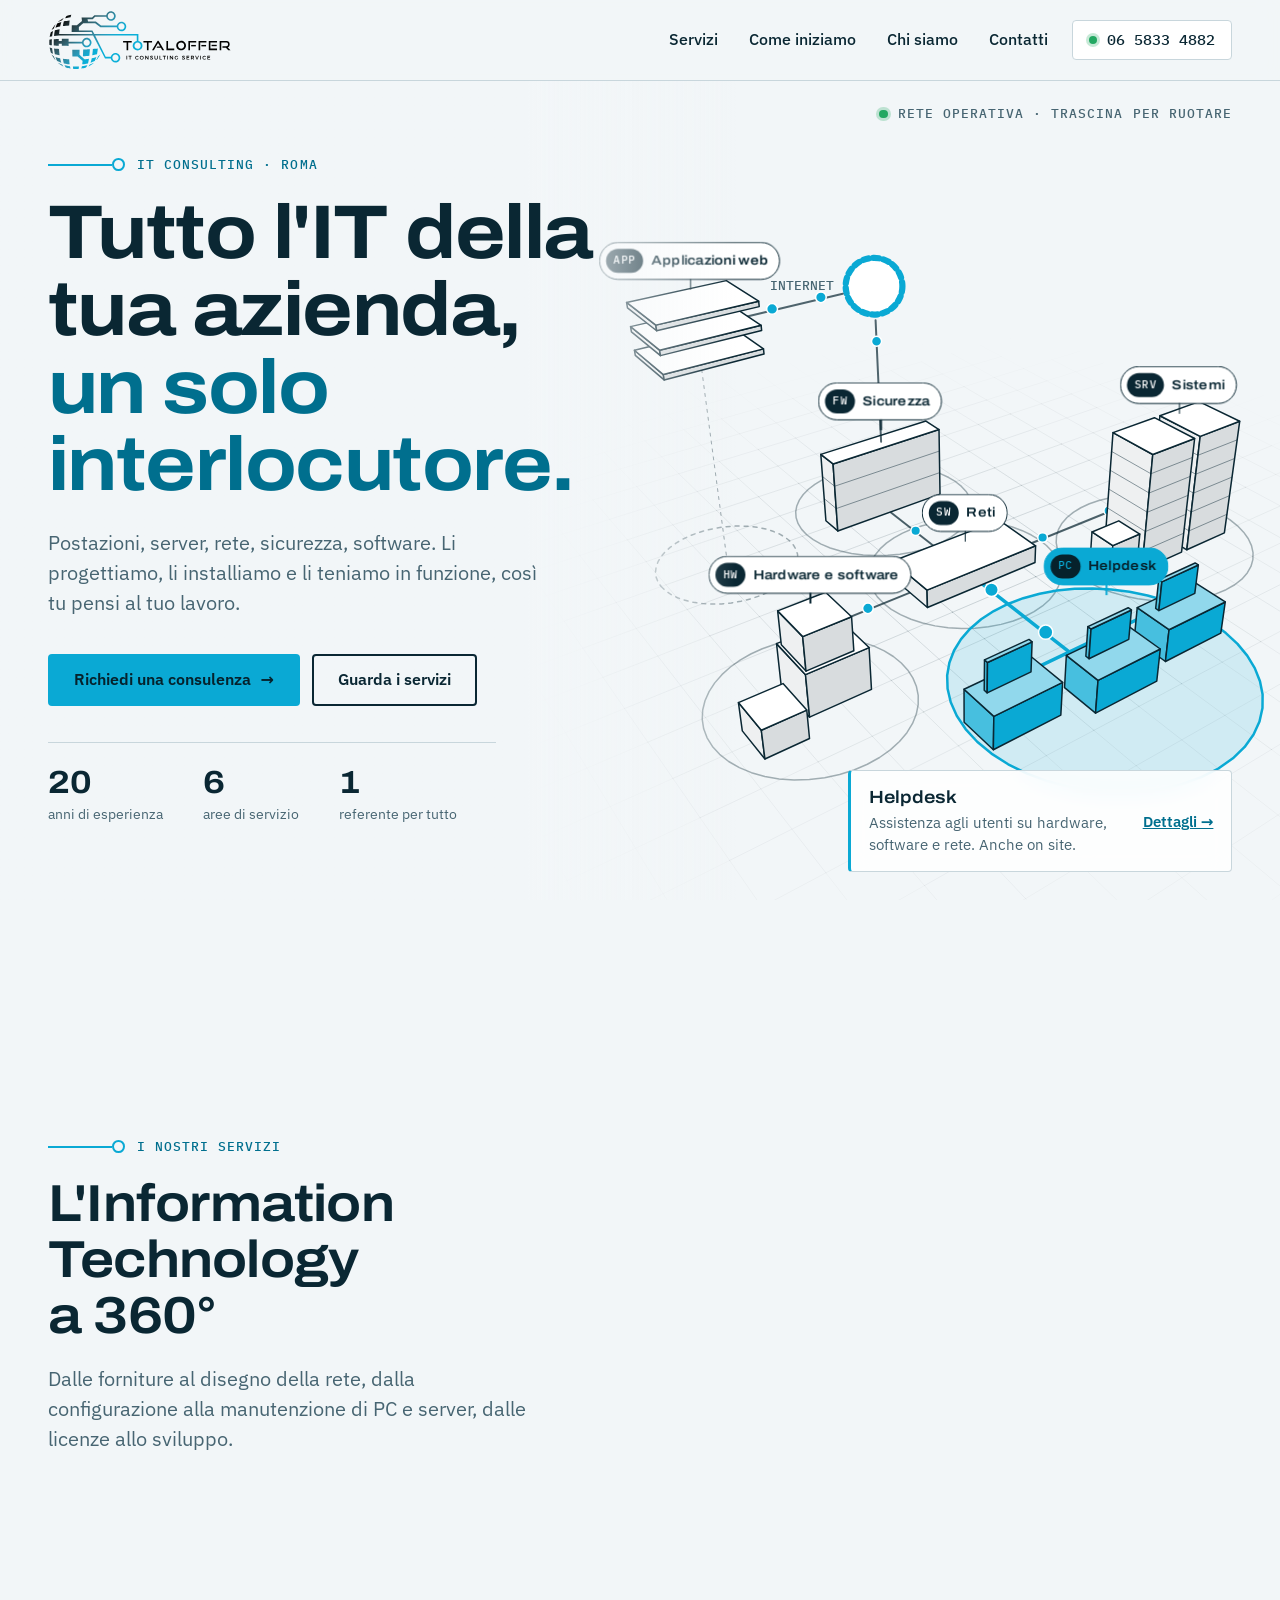
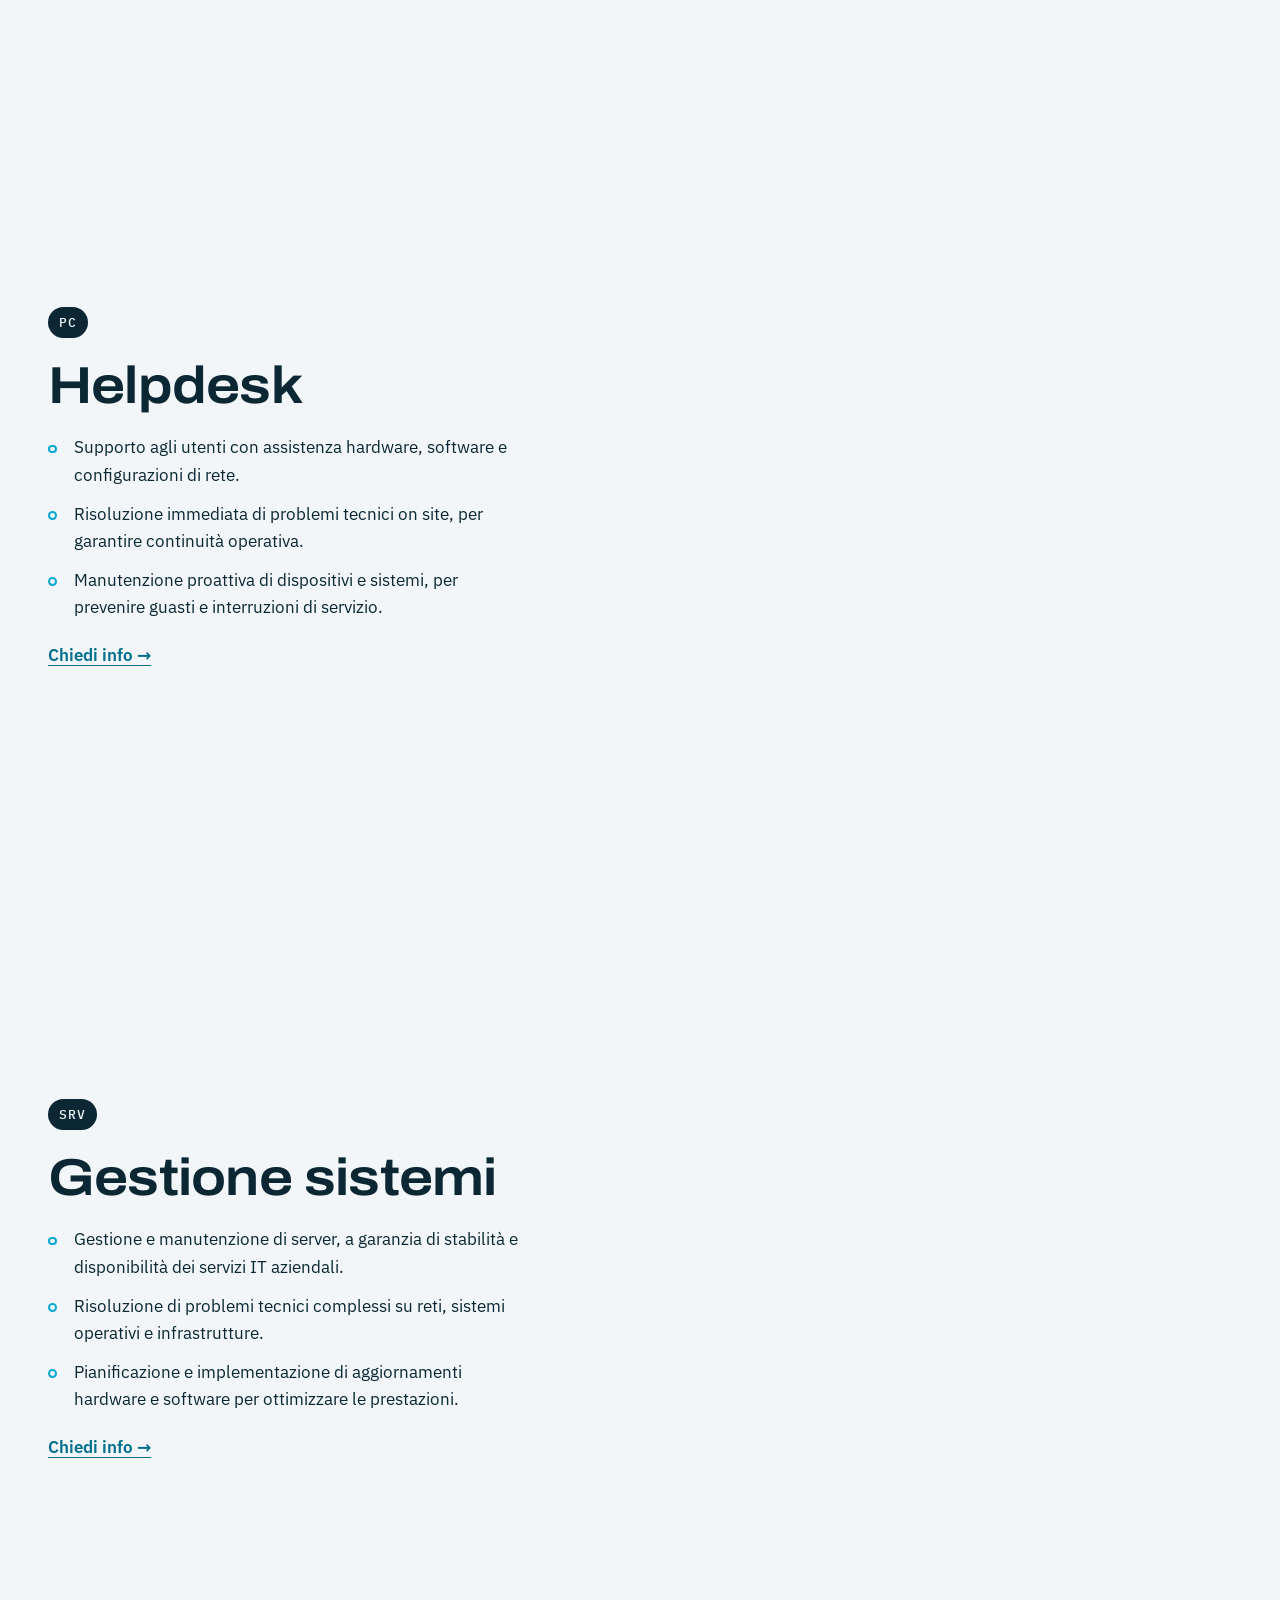
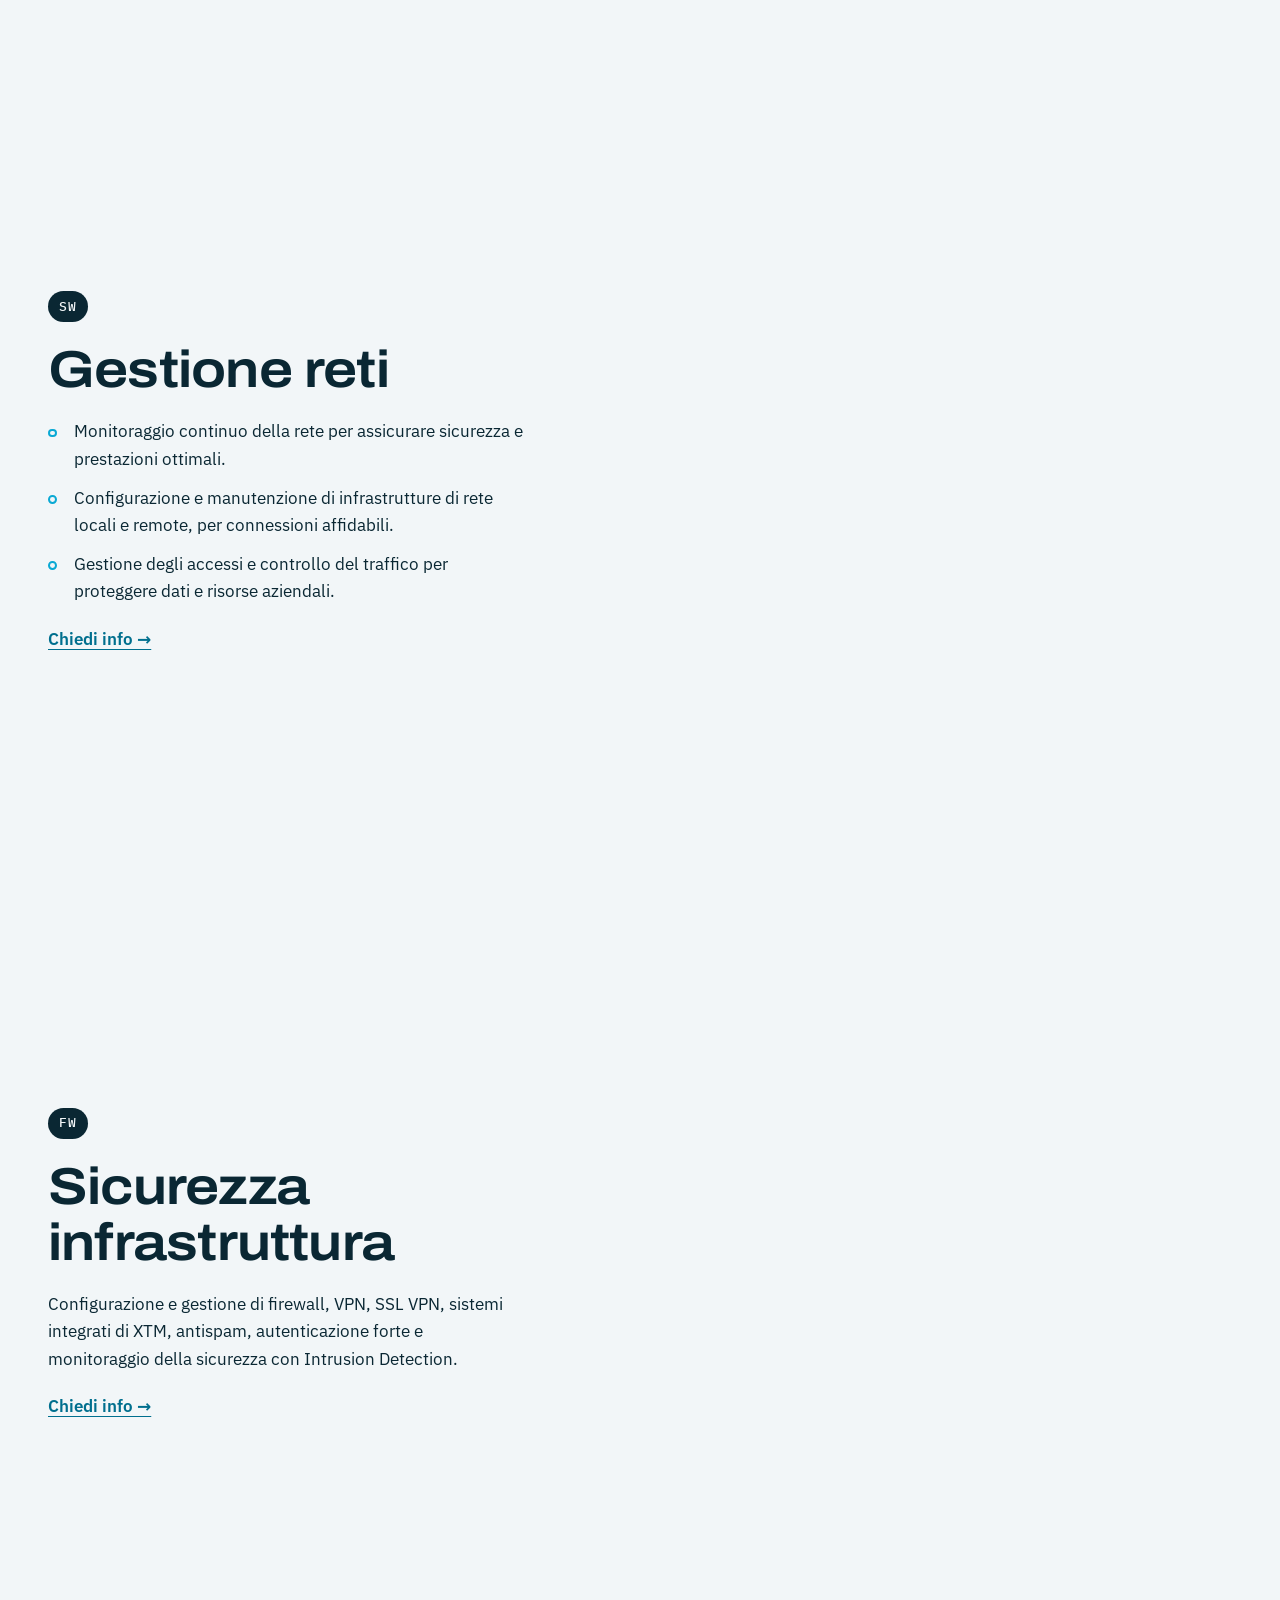
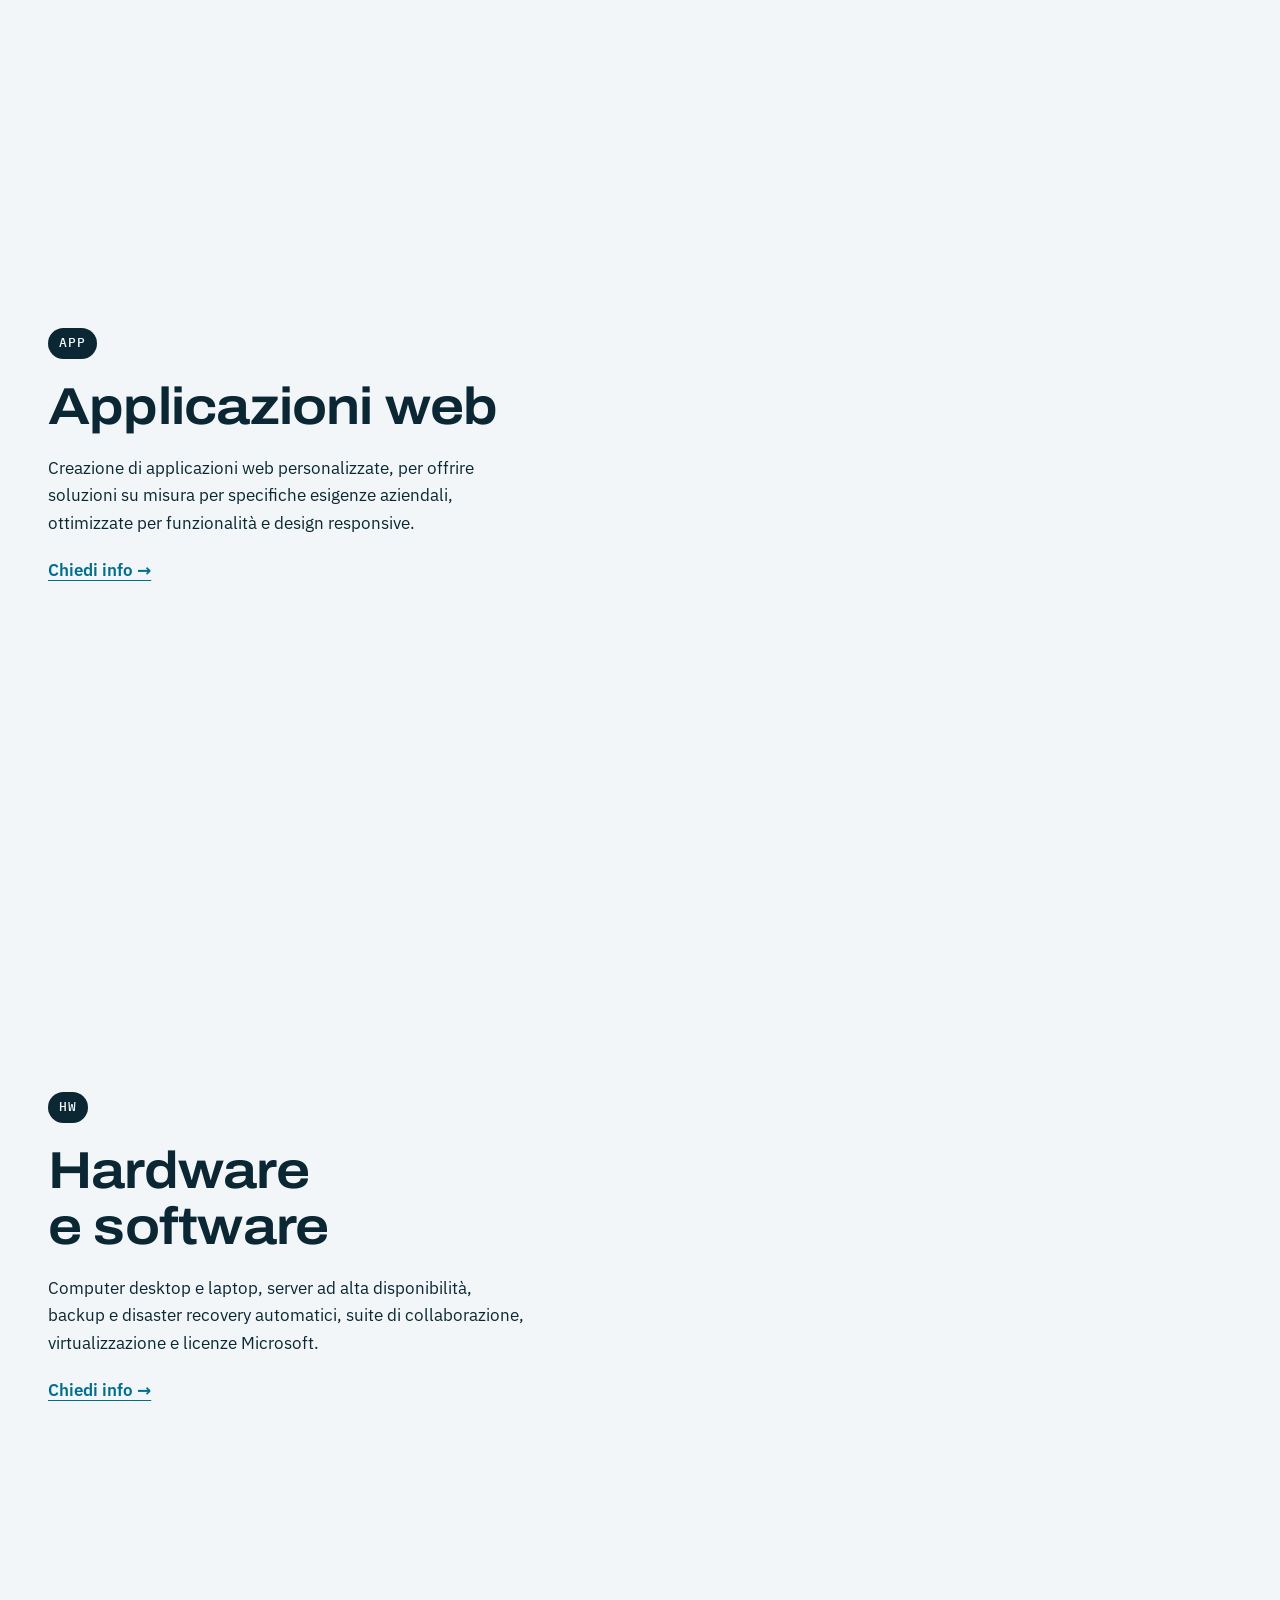
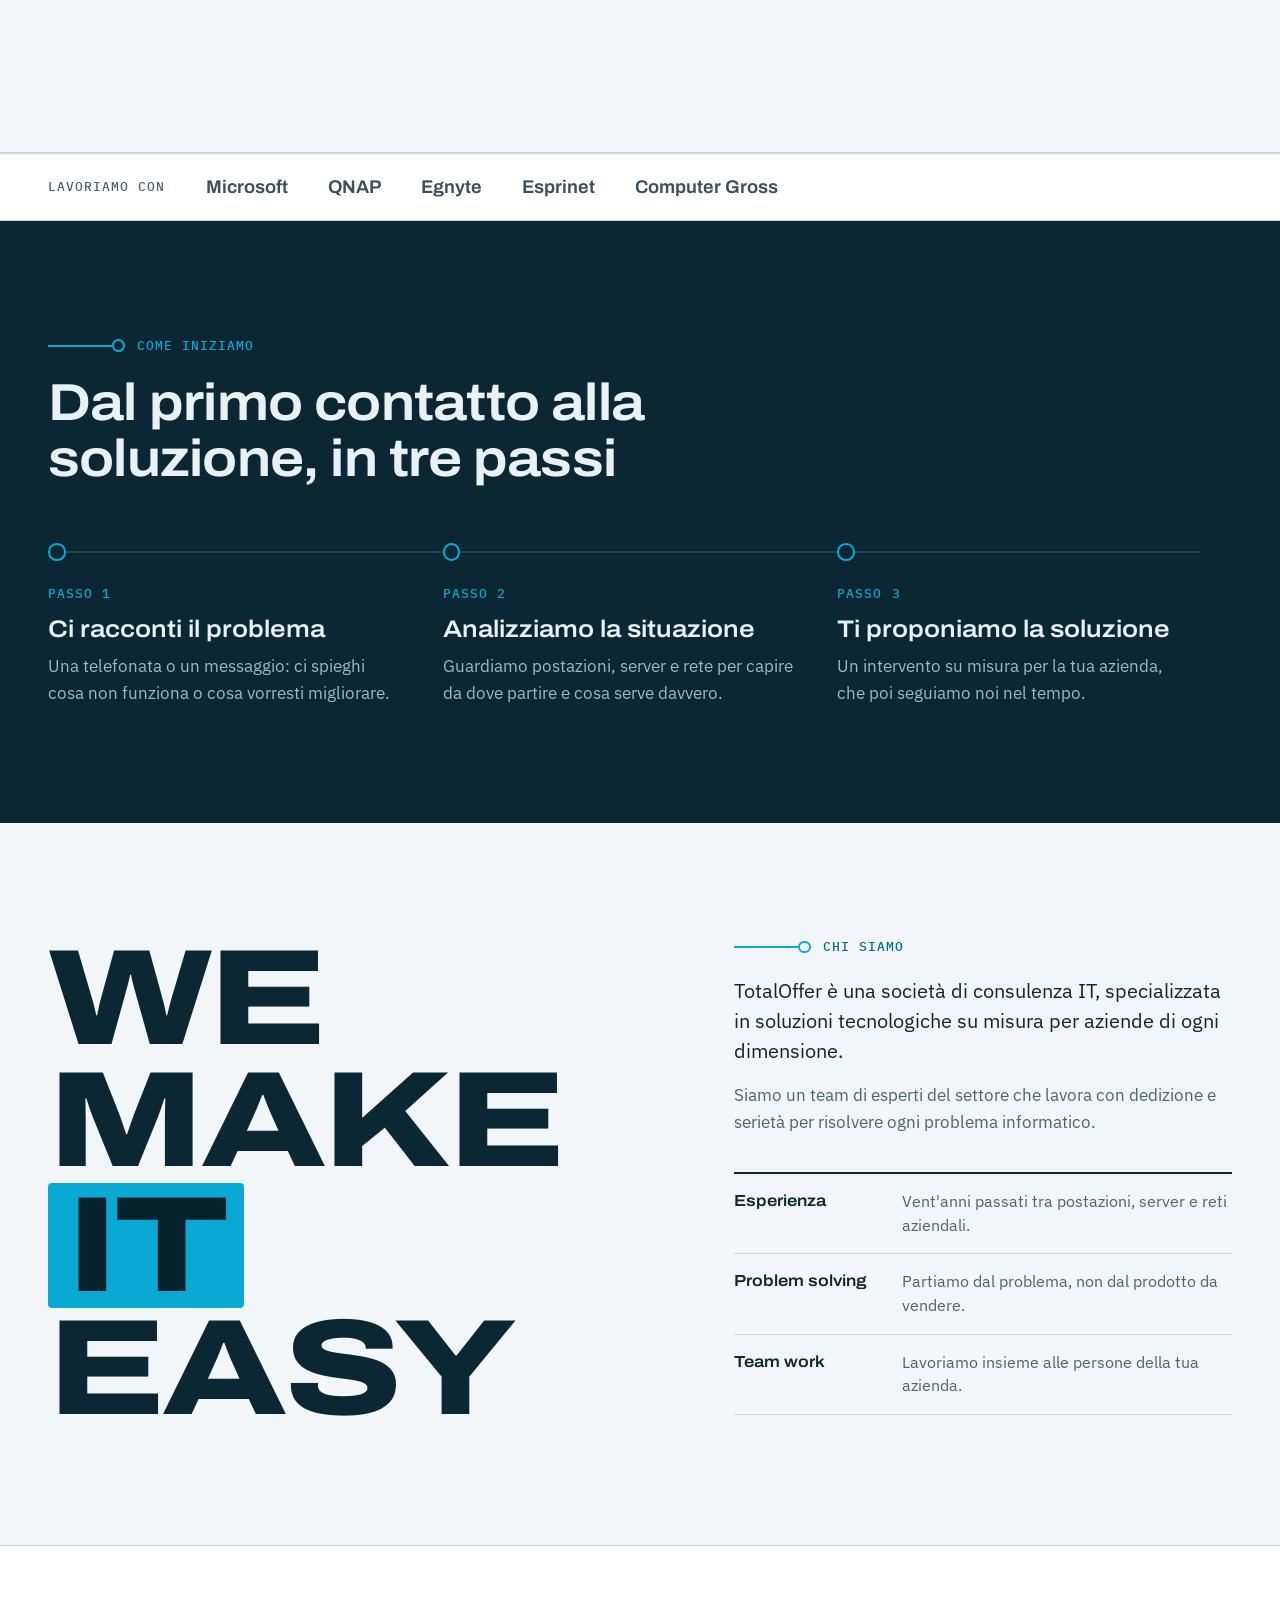
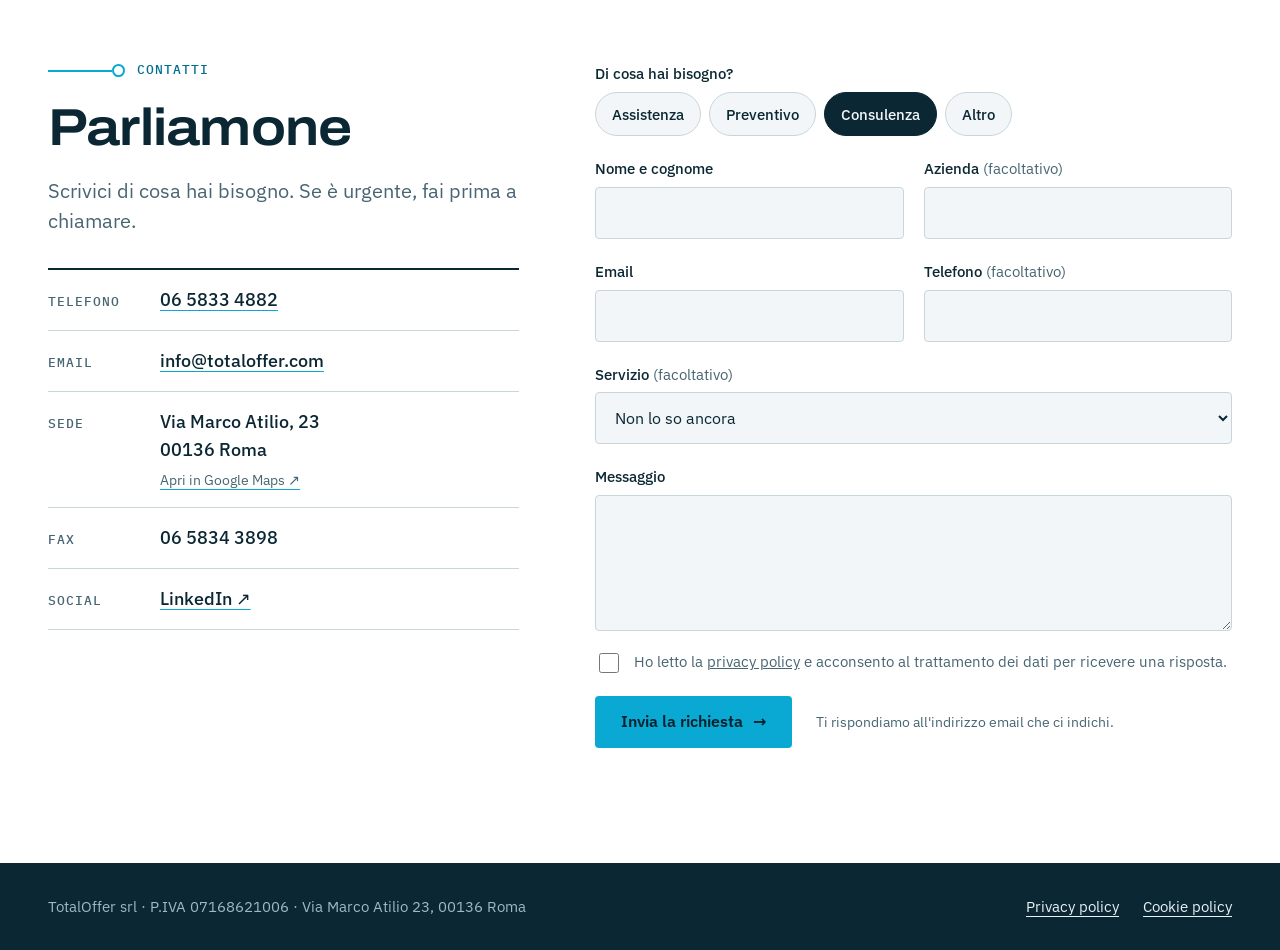
==== commit 4edada10: "Bind the 3D camera to scroll across hero and service chapters The scene now stays pinned while the p" ====
--- a/index.html
+++ b/index.html
@@ -68,9 +68,8 @@
 
 <main id="contenuto">
 
-  <!-- HERO -->
-  <section class="hero">
-    <!-- Scena 3D: la rete di un ufficio. Ogni dispositivo è un servizio. -->
+  <!-- VIAGGIO: la scena 3D resta fissa e la camera segue lo scroll, dall'hero ai sei servizi -->
+  <div class="journey" id="journey">
     <div class="stage" id="stage">
       <canvas aria-hidden="true"></canvas>
       <ul class="stage-labels" aria-label="Servizi nello schema di rete">
@@ -89,6 +88,7 @@
       </div>
     </div>
 
+    <section class="hero" data-key="hero">
     <div class="wrap">
       <div class="hero-copy">
         <p class="eyebrow mono">IT consulting · Roma</p>
@@ -105,7 +105,66 @@
         </dl>
       </div>
     </div>
-  </section>
+    </section>
+
+    <section class="chapters" id="servizi">
+      <div class="wrap">
+        <div class="chapter chapter-intro" data-key="intro">
+          <p class="eyebrow mono">I nostri servizi</p>
+          <h2>L'Information Technology a 360°</h2>
+          <p>Dalle forniture al disegno della rete, dalla configurazione alla manutenzione di PC e server, dalle licenze allo sviluppo.</p>
+        </div>
+        <article class="chapter" id="svc-helpdesk" data-key="helpdesk">
+          <p class="chapter-tag"><span class="mono">PC</span></p>
+          <h3>Helpdesk</h3>
+          <ul>
+            <li>Supporto agli utenti con assistenza hardware, software e configurazioni di rete.</li>
+            <li>Risoluzione immediata di problemi tecnici on site, per garantire continuità operativa.</li>
+            <li>Manutenzione proattiva di dispositivi e sistemi, per prevenire guasti e interruzioni di servizio.</li>
+          </ul>
+          <a class="text-link" href="#contatti" data-topic="Helpdesk">Chiedi info →</a>
+        </article>
+        <article class="chapter" id="svc-sistemi" data-key="sistemi">
+          <p class="chapter-tag"><span class="mono">SRV</span></p>
+          <h3>Gestione sistemi</h3>
+          <ul>
+            <li>Gestione e manutenzione di server, a garanzia di stabilità e disponibilità dei servizi IT aziendali.</li>
+            <li>Risoluzione di problemi tecnici complessi su reti, sistemi operativi e infrastrutture.</li>
+            <li>Pianificazione e implementazione di aggiornamenti hardware e software per ottimizzare le prestazioni.</li>
+          </ul>
+          <a class="text-link" href="#contatti" data-topic="Gestione sistemi">Chiedi info →</a>
+        </article>
+        <article class="chapter" id="svc-reti" data-key="reti">
+          <p class="chapter-tag"><span class="mono">SW</span></p>
+          <h3>Gestione reti</h3>
+          <ul>
+            <li>Monitoraggio continuo della rete per assicurare sicurezza e prestazioni ottimali.</li>
+            <li>Configurazione e manutenzione di infrastrutture di rete locali e remote, per connessioni affidabili.</li>
+            <li>Gestione degli accessi e controllo del traffico per proteggere dati e risorse aziendali.</li>
+          </ul>
+          <a class="text-link" href="#contatti" data-topic="Gestione reti">Chiedi info →</a>
+        </article>
+        <article class="chapter" id="svc-sicurezza" data-key="sicurezza">
+          <p class="chapter-tag"><span class="mono">FW</span></p>
+          <h3>Sicurezza infrastruttura</h3>
+          <p>Configurazione e gestione di firewall, VPN, SSL VPN, sistemi integrati di XTM, antispam, autenticazione forte e monitoraggio della sicurezza con Intrusion Detection.</p>
+          <a class="text-link" href="#contatti" data-topic="Sicurezza infrastruttura">Chiedi info →</a>
+        </article>
+        <article class="chapter" id="svc-web" data-key="web">
+          <p class="chapter-tag"><span class="mono">APP</span></p>
+          <h3>Applicazioni web</h3>
+          <p>Creazione di applicazioni web personalizzate, per offrire soluzioni su misura per specifiche esigenze aziendali, ottimizzate per funzionalità e design responsive.</p>
+          <a class="text-link" href="#contatti" data-topic="Applicazioni web">Chiedi info →</a>
+        </article>
+        <article class="chapter" id="svc-forniture" data-key="forniture">
+          <p class="chapter-tag"><span class="mono">HW</span></p>
+          <h3>Hardware e software</h3>
+          <p>Computer desktop e laptop, server ad alta disponibilità, backup e disaster recovery automatici, suite di collaborazione, virtualizzazione e licenze Microsoft.</p>
+          <a class="text-link" href="#contatti" data-topic="Hardware e software">Chiedi info →</a>
+        </article>
+      </div>
+    </section>
+  </div>
 
   <!-- PARTNER -->
   <section class="partners" aria-label="Partner">
@@ -119,109 +178,6 @@
         <li>Esprinet</li>
         <li>Computer Gross</li>
       </ul>
-    </div>
-  </section>
-
-  <!-- SERVIZI -->
-  <section class="section" id="servizi">
-    <div class="wrap">
-      <div class="section-head">
-        <p class="eyebrow mono">I nostri servizi</p>
-        <h2>L'Information Technology a 360°</h2>
-        <p>Dalle forniture al disegno della rete, dalla configurazione alla manutenzione di PC e server, dalle licenze allo sviluppo.</p>
-      </div>
-
-      <div class="services-list">
-        <details class="service" id="svc-helpdesk" name="servizi" open>
-          <summary>
-            <span class="tag mono" aria-hidden="true">PC</span>
-            <h3>Helpdesk</h3>
-            <span class="toggle" aria-hidden="true"></span>
-            <span class="teaser">Assistenza agli utenti su hardware, software e rete. Anche on site.</span>
-          </summary>
-          <div class="service-body">
-            <ul>
-              <li>Supporto agli utenti con assistenza hardware, software e configurazioni di rete.</li>
-              <li>Risoluzione immediata di problemi tecnici on site, per garantire continuità operativa.</li>
-              <li>Manutenzione proattiva di dispositivi e sistemi, per prevenire guasti e interruzioni di servizio.</li>
-            </ul>
-            <a class="text-link" href="#contatti" data-topic="Helpdesk">Chiedi info →</a>
-          </div>
-        </details>
-
-        <details class="service" id="svc-sistemi" name="servizi">
-          <summary>
-            <span class="tag mono" aria-hidden="true">SRV</span>
-            <h3>Gestione sistemi</h3>
-            <span class="toggle" aria-hidden="true"></span>
-            <span class="teaser">Server stabili, aggiornati e sempre disponibili.</span>
-          </summary>
-          <div class="service-body">
-            <ul>
-              <li>Gestione e manutenzione di server, a garanzia di stabilità e disponibilità dei servizi IT aziendali.</li>
-              <li>Risoluzione di problemi tecnici complessi su reti, sistemi operativi e infrastrutture.</li>
-              <li>Pianificazione e implementazione di aggiornamenti hardware e software per ottimizzare le prestazioni.</li>
-            </ul>
-            <a class="text-link" href="#contatti" data-topic="Gestione sistemi">Chiedi info →</a>
-          </div>
-        </details>
-
-        <details class="service" id="svc-reti" name="servizi">
-          <summary>
-            <span class="tag mono" aria-hidden="true">SW</span>
-            <h3>Gestione reti</h3>
-            <span class="toggle" aria-hidden="true"></span>
-            <span class="teaser">Reti locali e remote monitorate, sicure e affidabili.</span>
-          </summary>
-          <div class="service-body">
-            <ul>
-              <li>Monitoraggio continuo della rete per assicurare sicurezza e prestazioni ottimali.</li>
-              <li>Configurazione e manutenzione di infrastrutture di rete locali e remote, per connessioni affidabili.</li>
-              <li>Gestione degli accessi e controllo del traffico per proteggere dati e risorse aziendali.</li>
-            </ul>
-            <a class="text-link" href="#contatti" data-topic="Gestione reti">Chiedi info →</a>
-          </div>
-        </details>
-
-        <details class="service" id="svc-sicurezza" name="servizi">
-          <summary>
-            <span class="tag mono" aria-hidden="true">FW</span>
-            <h3>Sicurezza infrastruttura</h3>
-            <span class="toggle" aria-hidden="true"></span>
-            <span class="teaser">Firewall, VPN, antispam e autenticazione forte.</span>
-          </summary>
-          <div class="service-body">
-            <p>Configurazione e gestione di firewall, VPN, SSL VPN, sistemi integrati di XTM, antispam, autenticazione forte e monitoraggio della sicurezza con Intrusion Detection.</p>
-            <a class="text-link" href="#contatti" data-topic="Sicurezza infrastruttura">Chiedi info →</a>
-          </div>
-        </details>
-
-        <details class="service" id="svc-web" name="servizi">
-          <summary>
-            <span class="tag mono" aria-hidden="true">APP</span>
-            <h3>Applicazioni web</h3>
-            <span class="toggle" aria-hidden="true"></span>
-            <span class="teaser">Software su misura per le esigenze della tua azienda.</span>
-          </summary>
-          <div class="service-body">
-            <p>Creazione di applicazioni web personalizzate, per offrire soluzioni su misura per specifiche esigenze aziendali, ottimizzate per funzionalità e design responsive.</p>
-            <a class="text-link" href="#contatti" data-topic="Applicazioni web">Chiedi info →</a>
-          </div>
-        </details>
-
-        <details class="service" id="svc-forniture" name="servizi">
-          <summary>
-            <span class="tag mono" aria-hidden="true">HW</span>
-            <h3>Hardware e software</h3>
-            <span class="toggle" aria-hidden="true"></span>
-            <span class="teaser">PC, server, backup, virtualizzazione e licenze Microsoft.</span>
-          </summary>
-          <div class="service-body">
-            <p>Computer desktop e laptop, server ad alta disponibilità, backup e disaster recovery automatici, suite di collaborazione, virtualizzazione e licenze Microsoft.</p>
-            <a class="text-link" href="#contatti" data-topic="Hardware e software">Chiedi info →</a>
-          </div>
-        </details>
-      </div>
     </div>
   </section>
 
--- a/assets/css/style.css
+++ b/assets/css/style.css
@@ -55,6 +55,7 @@
   --gutter: clamp(1rem, 4vw, 2.5rem);
   --section: clamp(4rem, 9vw, 7.5rem);
   --radius: 4px;
+  --header-h: 5.0625rem;   /* altezza dell'header fisso, bordo incluso */
 }
 
 @media (prefers-color-scheme: dark) {
@@ -199,41 +200,74 @@
   .header-phone::after { content: "Chiama"; font-family: var(--font-body); font-weight: 600; }
 }
 
-/* ---------- Hero: scena 3D a tutta larghezza ---------- */
+/* ---------- Viaggio: scena 3D fissa, la camera segue lo scroll ---------- */
+/* hero e capitoli occupano le due righe di una griglia; la scena le copre entrambe e resta agganciata sotto l'header */
+.journey { position: relative; display: grid; grid-template-columns: minmax(0, 1fr); border-bottom: 1px solid var(--line); }
+.journey > .hero { grid-area: 1 / 1; }
+.journey > .chapters { grid-area: 2 / 1; }
+.stage {
+  grid-area: 1 / 1 / 3 / 2; align-self: start;
+  position: sticky; top: var(--header-h); z-index: 0;
+  height: calc(100vh - var(--header-h)); height: calc(100svh - var(--header-h));
+  overflow: hidden;
+}
+/* velo che tiene leggibile il testo che scorre sopra la scena */
+.stage::after {
+  --edge: max(var(--gutter), calc((100vw - var(--wrap)) / 2));
+  content: ""; position: absolute; inset: 0; z-index: 2; pointer-events: none;
+  background: linear-gradient(90deg, var(--paper) 0, var(--paper) calc(var(--edge) + 30rem), color-mix(in srgb, var(--paper) 0%, transparent) calc(var(--edge) + 43rem));
+}
 .hero {
-  position: relative; overflow: hidden;
+  position: relative; z-index: 1;
   display: grid; align-items: center;
-  min-height: clamp(40rem, 88vh, 56rem);
-  padding-block: clamp(2.5rem, 6vw, 5rem);
-  border-bottom: 1px solid var(--line);
-}
-/* velo che tiene leggibile il testo sopra la scena */
-.hero::after {
-  content: ""; position: absolute; inset: 0; z-index: 1; pointer-events: none;
-  background: linear-gradient(90deg, var(--paper) 0%, var(--paper) 42%, color-mix(in srgb, var(--paper) 0%, transparent) 60%);
-}
-.hero .wrap { position: relative; z-index: 2; pointer-events: none; }
+  min-height: calc(100vh - var(--header-h)); min-height: calc(100svh - var(--header-h));
+  padding-block: 2.5rem;
+}
+.hero .wrap, .chapters .wrap { position: relative; pointer-events: none; }
 .hero-copy { max-width: 35rem; min-width: 0; }
-.hero-copy > * { pointer-events: auto; }
+.hero-copy > *, .chapter > * { pointer-events: auto; }
 .hero h1 em { font-style: normal; color: var(--brand-text); }
 .hero-lead { margin-top: 1.5rem; font-size: var(--step-1); line-height: 1.5; color: var(--ink-soft); max-width: 31rem; }
 .hero-actions { display: flex; flex-wrap: wrap; gap: 0.75rem; margin-top: 2.25rem; }
 .hero-facts {
   display: flex; flex-wrap: wrap; gap: 1.25rem 2.5rem;
-  margin-top: clamp(2.5rem, 5vw, 3.5rem); padding-top: 1.5rem;
+  margin-top: clamp(1.5rem, 4vh, 3.5rem); padding-top: 1.5rem;
   border-top: 1px solid var(--line); max-width: 28rem;
 }
 .hero-facts div { display: grid; gap: 0.2rem; }
 .hero-facts dt { order: 2; color: var(--ink-soft); font-size: 0.9rem; }
 .hero-facts dd { font: 700 2rem/1 var(--font-display); font-stretch: 112%; font-variant-numeric: tabular-nums; }
 
-.stage { position: absolute; inset: 0; z-index: 0; }
+/* capitoli: un servizio per schermata, la camera si ferma sul suo dispositivo */
+.chapters { position: relative; z-index: 1; padding-bottom: 12vh; }
+.chapter {
+  display: flex; flex-direction: column; justify-content: center; align-items: flex-start; gap: 1.25rem;
+  min-height: 88vh; max-width: 30rem;
+  scroll-margin-top: 0;
+}
+.chapter h3 { font-size: var(--step-3); font-weight: 650; line-height: 1.08; letter-spacing: -0.015em; }
+.chapter-intro .eyebrow { margin-bottom: 0; }
+.chapter-intro p:not(.eyebrow) { color: var(--ink-soft); font-size: var(--step-1); line-height: 1.5; }
+.chapter-tag .mono {
+  display: inline-block; padding: 0.4rem 0.7rem; border-radius: 99px;
+  background: var(--ink); color: var(--paper); letter-spacing: 0.06em;
+  transition: background-color 0.3s, color 0.3s;
+}
+.chapter.is-current .chapter-tag .mono { background: var(--brand); color: var(--on-brand); }
+.chapter ul { display: grid; gap: 0.75rem; }
+.chapter li { position: relative; padding-left: 1.6rem; }
+.chapter li::before {
+  content: ""; position: absolute; left: 0; top: 0.6em;
+  width: 0.55rem; height: 0.55rem; border-radius: 50%; border: 2px solid var(--brand);
+}
+.text-link { font-weight: 600; color: var(--brand-text); white-space: nowrap; text-underline-offset: 0.25em; }
+
 .stage canvas { position: absolute; inset: 0; width: 100%; height: 100%; display: block; touch-action: pan-y; cursor: grab; }
 .stage.is-dragging canvas { cursor: grabbing; }
 .stage.is-dragging { user-select: none; -webkit-user-select: none; }
 
 /* etichette ancorate ai dispositivi (posizionate da scene.js) */
-.stage-labels { position: absolute; inset: 0; pointer-events: none; z-index: 3; }
+.stage-labels { position: absolute; inset: 0; pointer-events: none; z-index: 1; }
 .tag3d {
   position: absolute; left: 0; top: 0; pointer-events: auto; will-change: transform;
   display: inline-flex; align-items: center; gap: 0.5rem;
@@ -271,15 +305,23 @@
 .stage-caption p { grid-column: 1; color: var(--ink-soft); font-size: 0.95rem; line-height: 1.4; }
 .stage-caption a { grid-row: 1 / span 2; grid-column: 2; font-weight: 600; font-size: 0.95rem; color: var(--brand-text); white-space: nowrap; }
 
+/* il pannello del tour serve solo nell'hero: nei capitoli il testo è a sinistra */
+.stage-caption, .stage-hint { transition: opacity 0.3s; }
+.stage.in-chapters .stage-caption, .stage.in-chapters .stage-hint { opacity: 0; pointer-events: none; }
+
 @media (max-width: 900px) {
-  /* su schermi stretti: prima il testo, poi la scena a tutta larghezza */
-  .hero { display: flex; flex-direction: column; align-items: stretch; min-height: 0; padding-bottom: 0; }
-  .hero::after { display: none; }
-  .hero .wrap { order: 1; }
-  .stage { order: 2; position: relative; inset: auto; height: min(36rem, 135vw); margin-top: 2rem; border-top: 1px solid var(--line); }
-  .stage { flex: none; width: 100%; }
-  .stage-hint { top: 1rem; left: var(--gutter); right: auto; }
-  .stage-caption { left: var(--gutter); right: var(--gutter); bottom: 1rem; width: auto; }
+  /* su schermi stretti: testo dell'hero, poi la scena che resta agganciata in alto mentre i capitoli scorrono sotto */
+  .journey { display: flex; flex-direction: column; }
+  .hero { order: 1; min-height: 0; padding-block: 2.5rem 2rem; }
+  .stage {
+    order: 2; z-index: 5; flex: none; width: 100%;
+    height: 44vh; height: 44svh;
+    background: var(--paper); border-block: 1px solid var(--line);
+  }
+  .stage::after, .stage-caption { display: none; }
+  .stage-hint { top: 0.75rem; left: var(--gutter); right: auto; }
+  .chapters { order: 3; padding-bottom: 2rem; }
+  .chapter { min-height: 0; max-width: none; padding-block: clamp(3rem, 12vw, 5rem); }
   .tag3d { font-size: 0.74rem; padding: 0.25rem 0.55rem 0.25rem 0.3rem; gap: 0.35rem; }
   .tag3d .mono { font-size: 0.6rem; padding: 0.25rem 0.35rem; }
 }
@@ -290,56 +332,6 @@
 .partners p { color: var(--ink-soft); }
 .partners ul { display: flex; flex-wrap: wrap; gap: 0.75rem 2.5rem; align-items: baseline; }
 .partners li { font: 650 1.15rem/1 var(--font-display); font-stretch: 100%; color: var(--ink); opacity: 0.8; }
-
-/* ---------- Servizi ---------- */
-.services-list { border-top: 2px solid var(--ink); }
-.service { border-bottom: 1px solid var(--line); }
-.service summary {
-  display: grid; grid-template-columns: auto minmax(0, 1fr) auto; align-items: center;
-  gap: 0.25rem clamp(1rem, 3vw, 2rem);
-  padding-block: clamp(1.25rem, 2.5vw, 1.75rem);
-  cursor: pointer; list-style: none;
-}
-.service summary::-webkit-details-marker { display: none; }
-.service .tag { color: var(--ink-soft); width: 3.2rem; }
-.service h3 { transition: color 0.15s; }
-.service summary:hover h3 { color: var(--brand-text); }
-.service .teaser { grid-column: 2; color: var(--ink-soft); max-width: 40rem; }
-.service .toggle {
-  grid-row: 1 / span 2; grid-column: 3;
-  width: 2.75rem; height: 2.75rem; border-radius: 50%;
-  border: 2px solid var(--ink); position: relative; flex: none;
-  transition: background-color 0.2s, border-color 0.2s;
-}
-.service .toggle::before, .service .toggle::after {
-  content: ""; position: absolute; left: 50%; top: 50%;
-  width: 0.9rem; height: 2px; background: var(--ink);
-  transform: translate(-50%, -50%); transition: transform 0.2s, background-color 0.2s;
-}
-.service .toggle::after { transform: translate(-50%, -50%) rotate(90deg); }
-.service[open] .toggle { background: var(--brand); border-color: var(--brand); }
-.service[open] .toggle::before, .service[open] .toggle::after { background: var(--on-brand); }
-.service[open] .toggle::after { transform: translate(-50%, -50%) rotate(0deg); }
-.service[open] .teaser { display: none; }
-.service-body {
-  display: grid; grid-template-columns: minmax(0, 1fr) auto; gap: 1.5rem 3rem; align-items: end;
-  padding: 0 0 clamp(1.5rem, 3vw, 2.25rem) calc(3.2rem + clamp(1rem, 3vw, 2rem));
-}
-.service-body ul { display: grid; gap: 0.75rem; max-width: 42rem; }
-.service-body li { position: relative; padding-left: 1.6rem; }
-.service-body li::before {
-  content: ""; position: absolute; left: 0; top: 0.6em;
-  width: 0.55rem; height: 0.55rem; border-radius: 50%; border: 2px solid var(--brand);
-}
-.service-body > p { max-width: 42rem; }
-.text-link { font-weight: 600; color: var(--brand-text); white-space: nowrap; text-underline-offset: 0.25em; }
-@media (max-width: 700px) {
-  .service .tag { display: none; }
-  .service summary { grid-template-columns: minmax(0, 1fr) auto; }
-  .service .teaser { grid-column: 1; }
-  .service .toggle { grid-column: 2; }
-  .service-body { grid-template-columns: minmax(0, 1fr); padding-left: 0; }
-}
 
 /* ---------- Come iniziamo (fascia scura) ---------- */
 .band { background: var(--band); color: var(--band-ink); }
